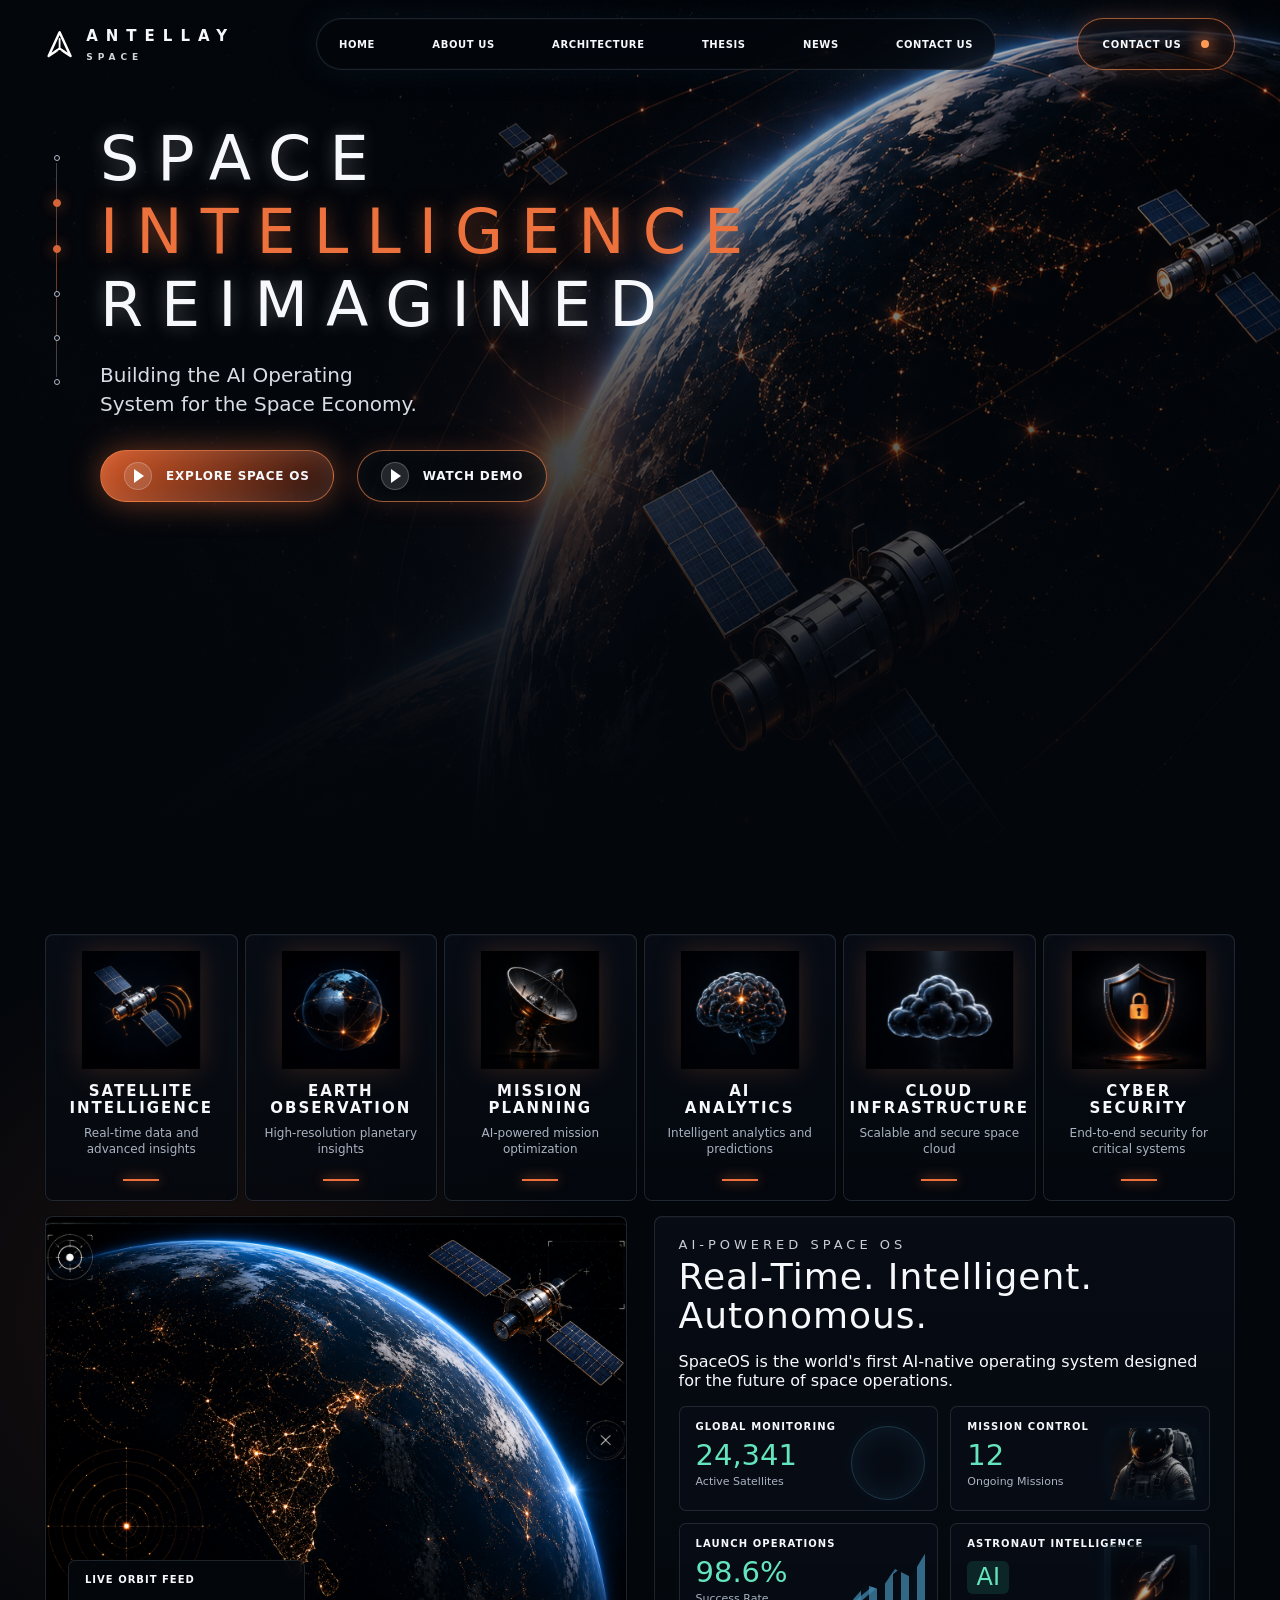
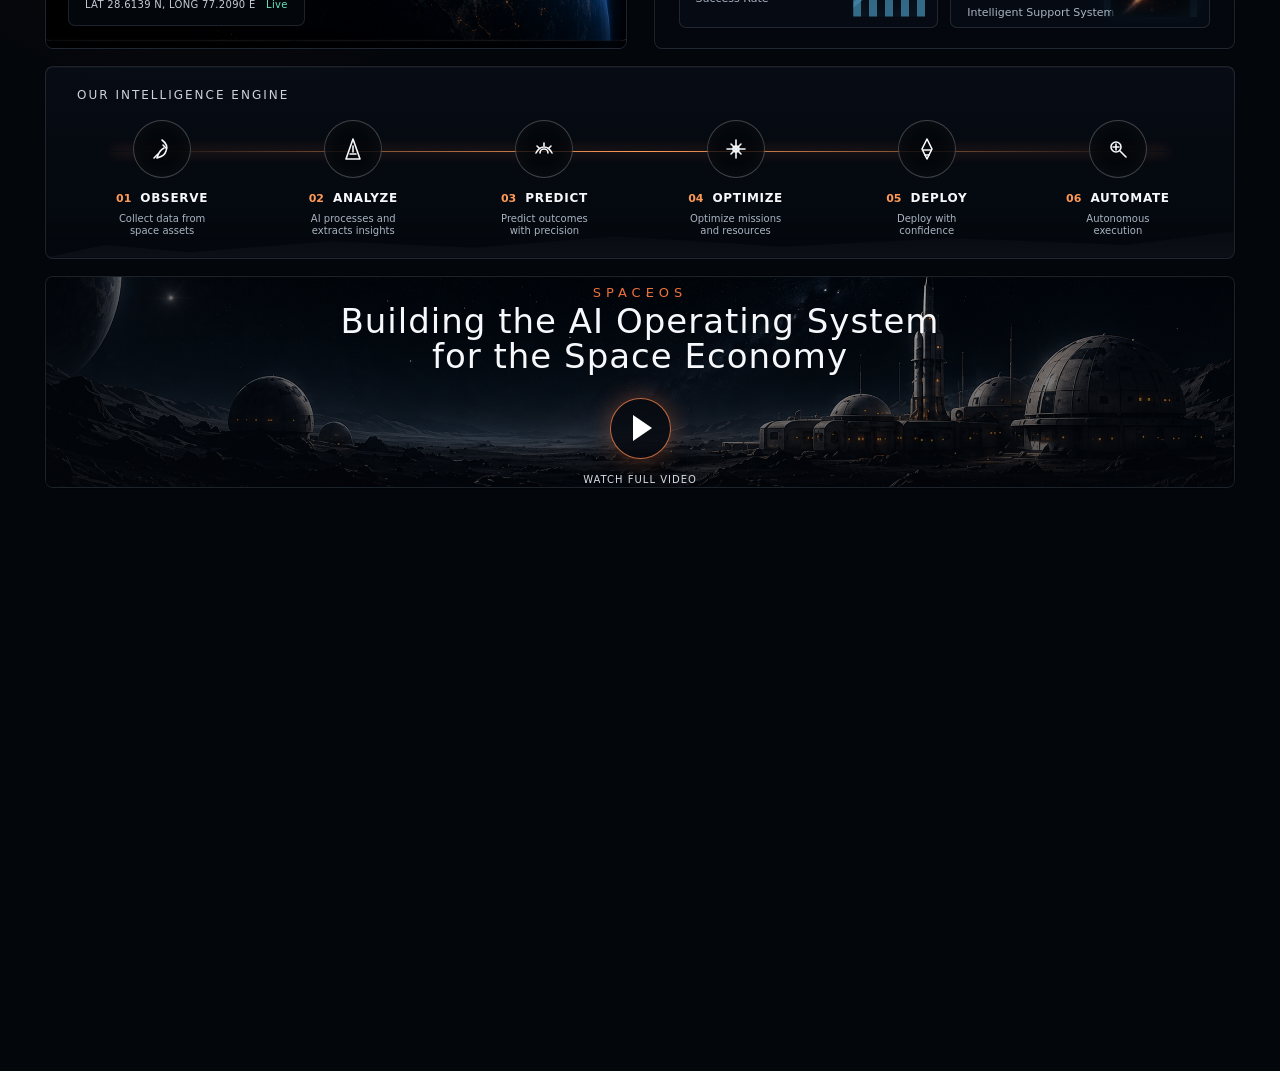
==== index.html @ 9da260a7 "Add about, architecture, contact, and news pages; update content and styles" ====
<!DOCTYPE html>
<html lang="en">
<head>
  <meta charset="UTF-8">
  <meta name="viewport" content="width=device-width, initial-scale=1.0">
  <title>Antellay Space</title>
  <link rel="preload" as="image" href="assets/images/ChatGPT Image Aug 6, 2026, 01_37_51 PM.png">
  <link rel="stylesheet" href="css/style.css">
  
</head>
<body>
  <header class="site-header">
    <a class="brand" href="#">
      <svg class="mark" viewBox="0 0 48 48" aria-hidden="true">
        <path d="M24 4 6 43l18-12 18 12L24 4Z" fill="none" stroke="#fff" stroke-width="4" stroke-linejoin="round"/>
        <path d="M24 15v16M17 35l7-4 7 4" stroke="#fff" stroke-width="3" stroke-linecap="round"/>
      </svg>
      <span><span class="brand-name">ANTELLAY</span><span class="brand-sub">SPACE</span></span>
    </a>
    <nav class="nav" aria-label="Primary">
      <a href="#hero">Home</a>
      <a href="about.html">About Us</a>
      <a href="architecture.html">Architecture</a>
      <a href="#engine">Thesis</a>
      <a href="news.html">News</a>
      <a href="contact.html">Contact Us</a>
    </nav>
    <a class="contact" href="contact.html">Contact Us</a>
    <button class="menu-toggle" type="button" aria-label="Toggle navigation" aria-expanded="false">
      <span></span><span></span><span></span>
    </button>
  </header>

  <!-- Mobile Menu -->
  <div class="mobile-menu" id="mobile-menu">
    <a href="#hero">Home</a>
    <a href="about.html">About Us</a>
    <a href="architecture.html">Architecture</a>
    <a href="#engine">Thesis</a>
    <a href="news.html">News</a>
    <a href="contact.html">Contact Us</a>
  </div>

  <main>
    <section class="hero page" id="hero">
      <div class="hero-bg"></div>
      <div class="orbit-dots" aria-hidden="true">
        <i></i><i></i><i></i><i></i><i></i><i></i>
      </div>
      <div class="hero-copy">
        <h1>Space <span>Intelligence</span> Reimagined</h1>
        <p>Building the AI Operating System for the Space Economy.</p>
        <div class="hero-actions">
          <button class="cta"><span class="play"></span>Explore Space OS</button>
          <button class="cta ghost"><span class="play"></span>Watch Demo</button>
        </div>
      </div>
    </section>

    <section class="feature-grid page" id="capabilities" aria-label="Capabilities">
      <article class="tile">
        <img src="assets/images/ChatGPT Image Aug 6, 2026, 02_57_06 PM.png" alt="">
        <h3>Satellite<br>Intelligence</h3>
        <p>Real-time data and advanced insights</p>
      </article>
      <article class="tile">
        <img src="assets/images/ChatGPT Image Aug 6, 2026, 02_59_14 PM.png" alt="">
        <h3>Earth<br>Observation</h3>
        <p>High-resolution planetary insights</p>
      </article>
      <article class="tile">
        <img src="assets/images/ChatGPT Image Aug 6, 2026, 03_01_01 PM.png" alt="">
        <h3>Mission<br>Planning</h3>
        <p>AI-powered mission optimization</p>
      </article>
      <article class="tile">
        <img src="assets/images/ChatGPT Image Aug 6, 2026, 03_03_23 PM.png" alt="">
        <h3>AI<br>Analytics</h3>
        <p>Intelligent analytics and predictions</p>
      </article>
      <article class="tile">
        <img src="assets/images/ChatGPT Image Aug 6, 2026, 03_04_44 PM.png" alt="">
        <h3>Cloud<br>Infrastructure</h3>
        <p>Scalable and secure space cloud</p>
      </article>
      <article class="tile">
        <img src="assets/images/ChatGPT Image Aug 6, 2026, 03_07_25 PM.png" alt="">
        <h3>Cyber<br>Security</h3>
        <p>End-to-end security for critical systems</p>
      </article>
    </section>

    <section class="dashboard page" id="spaceos">
      <article class="panel earth-panel">
        <img src="assets/images/ChatGPT Image Aug 6, 2026, 03_15_05 PM.png" alt="Earth orbit monitoring interface">
        <div class="live-feed">
          <strong>Live Orbit Feed</strong>
          <small>LAT 28.6139 N, LONG 77.2090 E <em>Live</em></small>
        </div>
      </article>
      <article class="panel copy-panel">
        <div>
          <div class="eyebrow">AI-Powered Space OS</div>
          <h2>Real-Time. Intelligent. Autonomous.</h2>
          <p>SpaceOS is the world's first AI-native operating system designed for the future of space operations.</p>
        </div>
        <div class="metric-grid">
          <div class="metric"><b>Global Monitoring</b><strong>24,341</strong><small>Active Satellites</small></div>
          <div class="metric"><b>Mission Control</b><strong>12</strong><small>Ongoing Missions</small></div>
          <div class="metric"><b>Launch Operations</b><strong>98.6%</strong><small>Success Rate</small></div>
          <div class="metric"><b>Astronaut Intelligence</b><span class="ai">AI</span><br><small>Intelligent Support System</small></div>
        </div>
      </article>
    </section>

    <section class="engine page" id="engine">
      <div class="section-label">Our Intelligence Engine</div>
      <div class="engine-steps">
        <div class="step"><span class="icon"><svg class="svg"><path d="M12 3c4 3 6 7 4 11-1 4-5 6-9 7 1-4 3-8 7-10"/><path d="M8 17 4 21M13 8l3 3"/></svg></span><b>01</b><strong>Observe</strong><p>Collect data from space assets</p></div>
        <div class="step"><span class="icon"><svg class="svg"><path d="M12 2 5 22h14L12 2Z"/><path d="M12 9v6M9 17h6"/></svg></span><b>02</b><strong>Analyze</strong><p>AI processes and extracts insights</p></div>
        <div class="step"><span class="icon"><svg class="svg"><path d="M4 16c4-8 12-8 16 0"/><path d="M8 16a4 4 0 0 1 8 0"/><path d="M12 6v3M5 9l2 2M19 9l-2 2"/></svg></span><b>03</b><strong>Predict</strong><p>Predict outcomes with precision</p></div>
        <div class="step"><span class="icon"><svg class="svg"><path d="M12 3v18M3 12h18"/><path d="m7 7 10 10M17 7 7 17"/><circle cx="12" cy="12" r="3"/></svg></span><b>04</b><strong>Optimize</strong><p>Optimize missions and resources</p></div>
        <div class="step"><span class="icon"><svg class="svg"><path d="M12 2 7 12l5 10 5-10-5-10Z"/><path d="M8 13h8M10 18h4"/></svg></span><b>05</b><strong>Deploy</strong><p>Deploy with confidence</p></div>
        <div class="step"><span class="icon"><svg class="svg"><circle cx="10" cy="10" r="5"/><path d="m14 14 6 6M7 10h6M10 7v6"/></svg></span><b>06</b><strong>Automate</strong><p>Autonomous execution</p></div>
      </div>
    </section>

    <section class="video-band page" id="video">
      <img src="assets/images/ChatGPT Image Aug 6, 2026, 03_11_49 PM.png" alt="Moon base">
      <div class="video-copy">
        <div class="eyebrow">SpaceOS</div>
        <h2>Building the AI Operating System for the Space Economy</h2>
        <button class="big-play" type="button" aria-label="Play SpaceOS video"></button>
        <button class="watch" type="button">Watch Full Video</button>
      </div>
    </section>

    <div class="video-modal" id="space-video-modal" role="dialog" aria-modal="true" aria-label="SpaceOS video" aria-hidden="true">
      <div class="video-frame">
        <button class="close-video" type="button" aria-label="Close video"></button>
        <video id="space-video" controls preload="metadata" poster="assets/images/ChatGPT Image Aug 6, 2026, 03_11_49 PM.png">
          <source src="assets/videos/make_video.mp4" type="video/mp4">
          Your browser does not support the video tag.
        </video>
      </div>
    </div>

    <section class="stat-strip page" aria-label="Statistics">
      <div class="stat-card"><span class="stat-icon"><svg class="svg"><path d="M12 2c4 3 6 7 4 11-1 4-5 6-9 7 1-4 3-8 7-10"/><path d="m7 17-3 3M12 8l4 4"/></svg></span><span class="stat-text"><strong>120+</strong><span>Space Missions<br>Supported</span></span></div>
      <div class="stat-card"><span class="stat-icon"><svg class="svg"><circle cx="12" cy="12" r="9"/><path d="M3 12h18M12 3c3 3 3 15 0 18M12 3c-3 3-3 15 0 18"/></svg></span><span class="stat-text"><strong>18</strong><span>Countries<br>Served</span></span></div>
      <div class="stat-card"><span class="stat-icon"><svg class="svg"><path d="M9 4a4 4 0 0 0-3 7 4 4 0 0 0 2 7"/><path d="M15 4a4 4 0 0 1 3 7 4 4 0 0 1-2 7"/><path d="M12 4v16M8 12h8"/></svg></span><span class="stat-text"><strong>50+</strong><span>AI Models<br>Deployed</span></span></div>
      <div class="stat-card"><span class="stat-icon"><svg class="svg"><path d="M12 3 4 7v6c0 5 3 8 8 9 5-1 8-4 8-9V7l-8-4Z"/><path d="m8 12 3 3 5-6"/></svg></span><span class="stat-text"><strong>99.98%</strong><span>System<br>Reliability</span></span></div>
    </section>

    <section class="why page" id="why">
      <div class="why-orbit">
        <video autoplay muted playsinline src="assets/videos/Video Project 2.mp4" preload="auto"></video>
        <video class="alt" muted playsinline src="assets/videos/Video Project 2.mp4" preload="auto"></video>
      </div>
      <div class="why-copy">
        <h2>Why Antellay Space?</h2>
        <p>We combine advanced AI, space-grade infrastructure, and deep domain expertise to deliver mission-critical solutions.</p>
        <button class="learn">Learn More &nbsp; -></button>
      </div>
      <div class="why-grid">
        <article class="why-card"><span class="why-icon"><svg class="svg"><path d="M12 3v18M5 8l7-5 7 5M5 16l7 5 7-5"/></svg></span><h3>AI First</h3><p>Intelligence at the core</p></article>
        <article class="why-card"><span class="why-icon"><svg class="svg"><path d="M4 12h16M12 4v16"/><circle cx="12" cy="12" r="7"/></svg></span><h3>Satellite Intelligence</h3><p>Real-time space insights</p></article>
        <article class="why-card"><span class="why-icon"><svg class="svg"><path d="M12 3 5 6v6c0 5 3 8 7 9 4-1 7-4 7-9V6l-7-3Z"/><path d="M9 12h6"/></svg></span><h3>Enterprise Security</h3><p>Military-grade protection</p></article>
        <article class="why-card"><span class="why-icon"><svg class="svg"><circle cx="12" cy="12" r="8"/><path d="M4 12h16M12 4c2 3 2 13 0 16"/></svg></span><h3>Global Infrastructure</h3><p>Built for scale and reliability</p></article>
        <article class="why-card"><span class="why-icon"><svg class="svg"><path d="M12 2 7 13h5l-2 9 7-12h-5l2-8Z"/></svg></span><h3>Military Grade Architecture</h3><p>Mission critical by design</p></article>
        <article class="why-card"><span class="why-icon"><svg class="svg"><path d="M6 16a4 4 0 0 1 1-8 5 5 0 0 1 10 1 3 3 0 0 1 1 7H6Z"/></svg></span><h3>Scalable Cloud</h3><p>Elastic, secure and resilient</p></article>
      </div>
    </section>
  </main>

  <footer class="page" id="contact">
    <div class="footer-brand">
      <a class="brand" href="#">
        <svg class="mark" viewBox="0 0 48 48" aria-hidden="true"><path d="M24 4 6 43l18-12 18 12L24 4Z" fill="none" stroke="#fff" stroke-width="4" stroke-linejoin="round"/><path d="M24 15v16M17 35l7-4 7 4" stroke="#fff" stroke-width="3" stroke-linecap="round"/></svg>
        <span><span class="brand-name">ANTELLAY</span><span class="brand-sub">SPACE</span></span>
      </a>
      <p>Building the AI Operating System for the Space Economy.</p>
      <div class="socials"><a href="#" aria-label="X">x</a><a href="#" aria-label="LinkedIn">in</a><a href="#" aria-label="YouTube">yt</a><a href="#" aria-label="Instagram">@</a></div>
    </div>
    <div class="footer-links">
      <div><h4>Products</h4><a href="#spaceos">SpaceOS</a><a href="#spaceos">Mission AI</a><a href="#spaceos">GeoAI</a><a href="#spaceos">Data Cloud</a><a href="#spaceos">Orbital Network</a></div>
      <div><h4>Solutions</h4><a href="#capabilities">Satellite Intelligence</a><a href="#capabilities">Earth Observation</a><a href="#capabilities">Mission Planning</a><a href="#capabilities">AI Analytics</a><a href="#capabilities">Cyber Security</a></div>
      <div><h4>Resources</h4><a href="#engine">Documentation</a><a href="#engine">Case Studies</a><a href="#engine">Whitepapers</a><a href="#engine">Blog</a><a href="#contact">Support</a></div>
      <div><h4>Company</h4><a href="#why">About Us</a><a href="#contact">Careers</a><a href="#contact">Press</a><a href="#contact">Partners</a><a href="#contact">Contact</a></div>
      <div><h4>Legal</h4><a href="#contact">Privacy Policy</a><a href="#contact">Terms of Service</a><a href="#contact">Security</a><a href="#contact">Compliance</a></div>
    </div>
    <div class="copyright">&copy; 2025 ANTELLAY SPACE. All Rights Reserved.</div>
  </footer>
  <script src="js/main.js"></script>
</body>
</html>
---- css/style.css ----
:root {
      --bg: #03060b;
      --panel: rgba(5, 10, 18, .72);
      --panel2: rgba(10, 16, 26, .84);
      --line: rgba(154, 179, 202, .17);
      --line2: rgba(255, 130, 67, .34);
      --text: #f6f8fb;
      --muted: #aab3c1;
      --dim: #687384;
      --orange: #ed713d;
      --orange2: #ff9a57;
      --green: #64e5bd;
      --blue: #83cdfb;
      --radius: 8px;
      --max: 1190px;
      font-family: Inter, ui-sans-serif, system-ui, -apple-system, BlinkMacSystemFont, "Segoe UI", sans-serif;
    }

    * { box-sizing: border-box; }

    html {
      background: var(--bg);
      scroll-behavior: smooth;
      overflow-x: hidden;
      overflow-x: clip;
    }

    body {
      margin: 0;
      min-height: 100vh;
      color: var(--text);
      background:
        radial-gradient(circle at 78% 8%, rgba(68, 140, 202, .22), transparent 31rem),
        radial-gradient(circle at 16% 50%, rgba(232, 108, 53, .10), transparent 24rem),
        #03060b;
      overflow-x: hidden;
      overflow-x: clip;
    }

    a { color: inherit; text-decoration: none; }
    button {
      font: inherit;
      color: inherit;
      background: none;
      border: 0;
      padding: 0;
      cursor: pointer;
    }

    button:focus-visible, a:focus-visible {
      outline: 2px solid var(--orange2);
      outline-offset: 3px;
    }

    .page {
      position: relative;
      z-index: 1;
      width: min(var(--max), calc(100% - 48px));
      margin: 0 auto;
    }

    .site-header {
      position: absolute;
      top: 18px;
      left: 50%;
      transform: translateX(-50%);
      width: min(var(--max), calc(100% - 48px));
      z-index: 10;
      display: grid;
      grid-template-columns: 190px 1fr 158px;
      align-items: center;
      gap: 20px;
    }

    .brand {
      display: flex;
      align-items: center;
      gap: 12px;
      min-width: 0;
    }

    .mark {
      width: 39px;
      height: 39px;
      display: grid;
      place-items: center;
    }

    .brand-name {
      font-size: 15px;
      font-weight: 700;
      letter-spacing: 8px;
      line-height: 1;
    }

    .brand-sub {
      display: block;
      margin-top: 7px;
      color: #cfd6de;
      font-size: 9px;
      font-weight: 700;
      letter-spacing: 5px;
    }

    .nav {
      justify-self: center;
      width: min(680px, 100%);
      height: 52px;
      padding: 0 14px;
      border: 1px solid var(--line);
      border-radius: 999px;
      background: rgba(4, 7, 13, .72);
      box-shadow: inset 0 0 0 1px rgba(255,255,255,.02), 0 0 36px rgba(38, 118, 180, .1);
      backdrop-filter: blur(18px);
      display: flex;
      align-items: center;
      justify-content: space-between;
      text-transform: uppercase;
      font-size: 10px;
      font-weight: 800;
      letter-spacing: .6px;
    }

    .nav a {
      display: inline-flex;
      align-items: center;
      padding: 6px 8px;
      white-space: nowrap;
    }

    .nav a:hover {
      color: var(--orange2);
    }

    .contact {
      height: 52px;
      border: 1px solid rgba(255, 137, 77, .62);
      border-radius: 999px;
      background: rgba(8, 7, 9, .66);
      box-shadow: inset 0 0 22px rgba(239, 113, 61, .15), 0 0 24px rgba(239, 113, 61, .22);
      text-transform: uppercase;
      font-size: 10px;
      font-weight: 800;
      letter-spacing: .8px;
      display: inline-flex;
      align-items: center;
      justify-content: center;
      gap: 20px;
      padding: 0 24px;
      transition: transform .25s ease, box-shadow .25s ease, border-color .25s ease;
    }

    .contact:after {
      content: "";
      width: 8px;
      height: 8px;
      border-radius: 50%;
      background: var(--orange2);
      box-shadow: 0 0 16px 6px rgba(255, 128, 67, .5);
    }

    .menu-toggle {
      display: none;
      width: 52px;
      height: 52px;
      border: 1px solid var(--line);
      border-radius: 999px;
      background: rgba(4, 7, 13, .72);
      cursor: pointer;
      flex-direction: column;
      align-items: center;
      justify-content: center;
      gap: 6px;
    }

    .menu-toggle span {
      display: block;
      width: 20px;
      height: 2px;
      background: #fff;
      border-radius: 2px;
      transition: transform .3s ease, opacity .3s ease, background .3s ease;
    }

    .menu-toggle[aria-expanded="true"] span:nth-child(1) { transform: translateY(8px) rotate(45deg); background: var(--orange2); }
    .menu-toggle[aria-expanded="true"] span:nth-child(2) { opacity: 0; }
    .menu-toggle[aria-expanded="true"] span:nth-child(3) { transform: translateY(-8px) rotate(-45deg); background: var(--orange2); }

    .mobile-menu {
      display: none;
      position: fixed;
      top: 92px;
      left: 50%;
      transform: translateX(-50%);
      width: calc(100% - 44px);
      background: rgba(6, 8, 13, .96);
      border: 1px solid var(--line);
      border-radius: 12px;
      padding: 16px 20px;
      flex-direction: column;
      gap: 4px;
      z-index: 14;
      backdrop-filter: blur(18px);
    }

    .mobile-menu a {
      padding: 12px 14px;
      border-radius: 8px;
      font-size: 11px;
      font-weight: 700;
      text-transform: uppercase;
      letter-spacing: 1.5px;
      color: #fff;
      transition: background .25s ease, color .25s ease;
    }

    .mobile-menu a:hover, .mobile-menu a.active {
      background: rgba(255, 137, 77, .12);
      color: var(--orange2);
    }

    .hero {
      min-height: 100vh;
      padding-top: 122px;
      position: relative;
    }

    .hero-bg {
      position: absolute;
      inset: 0 calc(50% - 50vw - 90px);
      background:
        linear-gradient(90deg, rgba(3,6,11,.98) 0%, rgba(3,6,11,.85) 28%, rgba(3,6,11,.18) 55%, rgba(3,6,11,.3) 100%),
        linear-gradient(180deg, rgba(3,6,11,.03), #03060b 96%),
        url("../assets/images/ChatGPT Image Aug 6, 2026, 01_37_51 PM.png") center top / 100% 100% no-repeat;
      z-index: -2;
      transform: translate3d(0, 0, 0);
      will-change: transform;
      animation: heroFloat 9s ease-in-out infinite alternate;
    }

    .hero-bg:after {
      content: "";
      position: absolute;
      inset: auto 0 0;
      height: 130px;
      background: linear-gradient(transparent, #03060b);
    }

    .orbit-dots {
      position: absolute;
      left: 6px;
      top: 155px;
      width: 11px;
      height: 230px;
      display: flex;
      flex-direction: column;
      align-items: center;
      justify-content: space-between;
      opacity: .9;
    }

    .orbit-dots:before {
      content: "";
      position: absolute;
      top: 8px;
      bottom: 8px;
      width: 1px;
      background: linear-gradient(#73808e, var(--orange), #73808e);
      opacity: .55;
    }

    .orbit-dots i {
      position: relative;
      width: 6px;
      height: 6px;
      border: 1px solid #c7d2de;
      border-radius: 50%;
      background: #03060b;
    }

    .orbit-dots i:nth-child(2), .orbit-dots i:nth-child(3) {
      width: 8px;
      height: 8px;
      border-color: var(--orange);
      background: var(--orange);
      box-shadow: 0 0 15px rgba(255, 111, 58, .8);
      animation: pulseDot 1.9s ease-in-out infinite;
    }

    .hero-copy {
      width: min(560px, 64vw);
      padding-left: 55px;
    }

    h1 {
      margin: 0;
      font-weight: 400;
      font-size: clamp(42px, 5.1vw, 62px);
      line-height: 1.18;
      letter-spacing: 18px;
      text-transform: uppercase;
      text-shadow: 0 0 18px rgba(255,255,255,.28);
    }

    h1 span {
      display: block;
      color: var(--orange);
      text-shadow: 0 0 20px rgba(241, 113, 58, .55);
    }

    .hero-copy p {
      width: 320px;
      margin: 20px 0 31px;
      color: #d8dde5;
      font-size: 20px;
      line-height: 1.45;
      font-weight: 300;
    }

    .hero-actions {
      display: flex;
      gap: 23px;
      align-items: center;
    }

    .cta {
      min-width: 210px;
      height: 52px;
      padding: 0 23px;
      border: 1px solid rgba(255, 141, 79, .62);
      border-radius: 999px;
      background: linear-gradient(135deg, rgba(231, 96, 42, .92), rgba(74, 30, 19, .5));
      box-shadow: inset 0 0 23px rgba(255,255,255,.11), 0 0 32px rgba(239, 112, 57, .45);
      display: inline-flex;
      align-items: center;
      justify-content: center;
      gap: 14px;
      text-transform: uppercase;
      font-size: 12px;
      font-weight: 800;
      letter-spacing: .8px;
      cursor: pointer;
      transition: transform .25s ease, box-shadow .25s ease, border-color .25s ease;
    }

    .cta:hover, .contact:hover, .learn:hover {
      transform: translateY(-2px);
      border-color: rgba(255, 168, 105, .86);
      box-shadow: inset 0 0 24px rgba(255,255,255,.12), 0 0 34px rgba(239, 112, 57, .55);
    }

    .cta.ghost {
      min-width: 174px;
      background: rgba(7, 10, 16, .62);
      box-shadow: inset 0 0 20px rgba(255,255,255,.04), 0 0 24px rgba(255, 112, 58, .18);
    }

    .play {
      width: 28px;
      height: 28px;
      border-radius: 50%;
      display: grid;
      place-items: center;
      background: rgba(255,255,255,.12);
      border: 1px solid rgba(255,255,255,.22);
      flex: 0 0 auto;
    }

    .play:before {
      content: "";
      margin-left: 2px;
      width: 0;
      height: 0;
      border-top: 7px solid transparent;
      border-bottom: 7px solid transparent;
      border-left: 10px solid white;
    }

    .play, .big-play {
      animation: playGlow 2.5s ease-in-out infinite;
    }

    .feature-grid {
      display: grid;
      grid-template-columns: repeat(6, 1fr);
      gap: 7px;
      margin-top: 34px;
    }

    .tile, .panel, .stat-card, .why-card, .engine, .video-band, .stat-strip {
      border: 1px solid var(--line);
      border-radius: var(--radius);
      background: linear-gradient(180deg, rgba(10,16,26,.67), rgba(4,8,14,.86));
      box-shadow: inset 0 1px 0 rgba(255,255,255,.03), 0 0 0 1px rgba(0,0,0,.28);
    }

    .tile, .panel, .engine, .video-band, .stat-card, .why-copy, .why-card, footer {
      --reveal-y: 0px;
      --hover-y: 0px;
      transform: translateY(calc(var(--reveal-y) + var(--hover-y)));
    }

    .tile {
      min-height: 188px;
      padding: 16px 12px 19px;
      display: flex;
      flex-direction: column;
      align-items: center;
      justify-content: flex-start;
      text-align: center;
      overflow: hidden;
      position: relative;
      transition: transform .28s ease, border-color .28s ease, background .28s ease, box-shadow .28s ease;
    }

    .tile:hover, .metric:hover, .stat-card:hover, .why-card:hover {
      --hover-y: -6px;
      border-color: rgba(255, 138, 78, .52);
      background: linear-gradient(180deg, rgba(16,25,39,.82), rgba(6,10,17,.94));
      box-shadow: inset 0 1px 0 rgba(255,255,255,.05), 0 16px 38px rgba(0,0,0,.32), 0 0 22px rgba(239,113,61,.12);
    }

    .tile img {
      width: 100%;
      height: 118px;
      object-fit: contain;
      margin-bottom: 14px;
      filter: drop-shadow(0 0 14px rgba(255, 126, 64, .18));
      transition: transform .35s ease, filter .35s ease;
      will-change: transform, translate;
      animation: assetFloat 5.8s ease-in-out infinite;
    }

    .tile:hover img {
      transform: scale(1.04);
      filter: drop-shadow(0 0 20px rgba(255, 126, 64, .34));
    }

    .tile h3 {
      margin: 0 0 8px;
      text-transform: uppercase;
      font-size: 15px;
      line-height: 1.16;
      letter-spacing: 2px;
      font-weight: 600;
    }

    .tile p {
      margin: 0;
      min-height: 36px;
      color: var(--muted);
      font-size: 12px;
      line-height: 1.33;
    }

    .tile:after {
      content: "";
      width: 36px;
      height: 2px;
      margin-top: 17px;
      background: var(--orange);
      box-shadow: 0 0 12px var(--orange);
    }

    .dashboard {
      display: grid;
      grid-template-columns: 1fr 1fr;
      gap: 27px;
      margin-top: 15px;
      align-items: stretch;
    }

    .earth-panel {
      min-height: 350px;
      position: relative;
      overflow: hidden;
    }

    .earth-panel img {
      width: 100%;
      height: 100%;
      min-height: 350px;
      object-fit: cover;
      display: block;
      animation: slowZoom 18s ease-in-out infinite alternate;
    }

    .live-feed {
      position: absolute;
      left: 22px;
      bottom: 22px;
      padding: 13px 16px;
      min-width: 190px;
      border: 1px solid var(--line);
      border-radius: 7px;
      background: rgba(4, 8, 13, .78);
      backdrop-filter: blur(10px);
    }

    .live-feed strong {
      display: block;
      margin-bottom: 8px;
      font-size: 10px;
      text-transform: uppercase;
      letter-spacing: 1px;
    }

    .live-feed small {
      color: #c4ccd6;
      font-size: 10px;
      letter-spacing: .3px;
    }

    .live-feed em {
      color: var(--green);
      font-style: normal;
      margin-left: 7px;
    }

    .copy-panel {
      padding: 20px 24px;
      display: flex;
      flex-direction: column;
      justify-content: space-between;
    }

    .eyebrow {
      color: #c9ced8;
      text-transform: uppercase;
      letter-spacing: 4px;
      font-size: 13px;
      font-weight: 500;
    }

    h2 {
      margin: 6px 0 6px;
      font-size: clamp(28px, 3.2vw, 36px);
      line-height: 1.08;
      font-weight: 300;
      letter-spacing: 1px;
    }

    .copy-panel > p {
      margin: 0 0 20px;
      color: var(--muted);
      font-size: 14px;
      line-height: 1.45;
    }

    .metric-grid {
      display: grid;
      grid-template-columns: repeat(2, 1fr);
      gap: 12px;
    }

    .metric {
      --hover-y: 0px;
      height: 105px;
      border: 1px solid var(--line);
      border-radius: 7px;
      background: rgba(8, 13, 22, .8);
      padding: 14px 16px;
      position: relative;
      overflow: hidden;
      transform: translateY(var(--hover-y));
      transition: transform .28s ease, border-color .28s ease, background .28s ease, box-shadow .28s ease;
    }

    .metric:after {
      content: "";
      position: absolute;
      right: 12px;
      bottom: 10px;
      width: 72px;
      height: 72px;
      border-radius: 50%;
      border: 1px solid rgba(105, 210, 255, .35);
      box-shadow: inset 0 0 30px rgba(84, 203, 255, .15), 0 0 20px rgba(84, 203, 255, .08);
      opacity: .65;
      animation: scanPulse 3s ease-in-out infinite;
    }

    .metric:nth-child(2):after {
      border-radius: 0;
      width: 88px;
      background: url("../assets/images/ChatGPT Image Aug 6, 2026, 03_10_05 PM.png") center 61% / 104px auto no-repeat;
      border: 0;
    }

    .metric:nth-child(3):after {
      border-radius: 0;
      border: 0;
      background:
        linear-gradient(140deg, transparent 43%, rgba(99,203,255,.75) 44% 47%, transparent 48%),
        repeating-linear-gradient(90deg, rgba(99,203,255,.75) 0 8px, transparent 8px 16px);
      clip-path: polygon(0 76%, 18% 56%, 38% 63%, 58% 34%, 80% 45%, 100% 12%, 100% 100%, 0 100%);
    }

    .metric:nth-child(4):after {
      border-radius: 0;
      width: 93px;
      background: url("../assets/images/ChatGPT Image Aug 6, 2026, 03_08_32 PM.png") center / contain no-repeat;
      border: 0;
    }

    .metric b {
      display: block;
      margin-bottom: 9px;
      text-transform: uppercase;
      font-size: 10px;
      letter-spacing: 1.1px;
    }

    .metric strong {
      display: block;
      color: var(--green);
      font-size: 29px;
      font-weight: 300;
      line-height: 1;
    }

    .metric small {
      color: var(--muted);
      font-size: 11px;
    }

    .metric .ai {
      display: inline-grid;
      place-items: center;
      margin: 3px 0 7px;
      width: 42px;
      height: 33px;
      color: var(--green);
      border-radius: 6px;
      background: rgba(56, 222, 179, .12);
      font-size: 24px;
      font-weight: 500;
    }

    .engine {
      margin-top: 17px;
      padding: 21px 31px 20px;
      overflow: hidden;
      position: relative;
    }

    .engine:after {
      content: "";
      position: absolute;
      left: 0;
      right: 0;
      bottom: 0;
      height: 45px;
      background: linear-gradient(transparent, rgba(117, 118, 126, .12));
      clip-path: polygon(0 100%, 5% 72%, 12% 88%, 24% 64%, 36% 78%, 48% 53%, 62% 76%, 76% 57%, 91% 72%, 100% 42%, 100% 100%);
      opacity: .65;
    }

    .section-label {
      margin-bottom: 18px;
      color: #ccd3dc;
      text-transform: uppercase;
      font-size: 12px;
      letter-spacing: 2px;
    }

    .engine-steps {
      position: relative;
      z-index: 1;
      display: grid;
      grid-template-columns: repeat(6, 1fr);
      gap: 21px;
    }

    .engine-steps:before {
      content: "";
      position: absolute;
      top: 31px;
      left: 36px;
      right: 36px;
      height: 1px;
      background: linear-gradient(90deg, transparent, var(--orange2), transparent);
      box-shadow: 0 0 12px var(--orange);
      z-index: -1;
      animation: engineLine 2.8s ease-in-out infinite;
    }

    .step {
      text-align: center;
    }

    .step .icon {
      width: 58px;
      height: 58px;
      margin: 0 auto 9px;
      border-radius: 50%;
      border: 1px solid rgba(255,255,255,.24);
      background: rgba(3,6,10,.78);
      display: grid;
      place-items: center;
      box-shadow: inset 0 0 20px rgba(255,255,255,.04);
      transition: transform .25s ease, border-color .25s ease, box-shadow .25s ease;
    }

    .step:hover .icon {
      transform: translateY(-5px) rotate(6deg);
      border-color: rgba(255, 142, 82, .7);
      box-shadow: inset 0 0 22px rgba(255,255,255,.05), 0 0 22px rgba(239, 113, 61, .22);
    }

    .step b {
      color: var(--orange2);
      margin-right: 9px;
      font-size: 11px;
    }

    .step strong {
      text-transform: uppercase;
      font-size: 12px;
      font-weight: 600;
      letter-spacing: .7px;
    }

    .step p {
      margin: 7px auto 0;
      max-width: 105px;
      color: var(--muted);
      font-size: 10px;
      line-height: 1.25;
    }

    .video-band {
      position: relative;
      min-height: 210px;
      margin-top: 17px;
      overflow: hidden;
      display: grid;
      place-items: center;
      text-align: center;
      background: #03060b;
    }

    .video-band img {
      position: absolute;
      inset: 0;
      width: 100%;
      height: 100%;
      object-fit: cover;
      opacity: .86;
      animation: baseDrift 14s ease-in-out infinite alternate;
    }

    .video-band:after {
      content: "";
      position: absolute;
      inset: 0;
      background: linear-gradient(90deg, rgba(3,6,11,.62), transparent 38%, rgba(3,6,11,.22)), linear-gradient(180deg, rgba(3,6,11,.08), rgba(3,6,11,.58));
    }

    .video-copy {
      position: relative;
      z-index: 1;
      margin-top: 8px;
    }

    .video-copy .eyebrow {
      color: var(--orange);
      font-size: 13px;
      letter-spacing: 5px;
    }

    .video-copy h2 {
      max-width: 630px;
      margin: 4px auto 23px;
      font-size: 34px;
      line-height: 1.05;
    }

    .big-play {
      width: 61px;
      height: 61px;
      border-radius: 50%;
      border: 1px solid rgba(255, 136, 75, .75);
      background: rgba(7, 9, 15, .8);
      padding: 0;
      margin: 0 auto 9px;
      display: grid;
      place-items: center;
      box-shadow: 0 0 23px rgba(239, 112, 57, .35);
      cursor: pointer;
      transition: transform .25s ease, box-shadow .25s ease;
    }

    .big-play:hover {
      transform: scale(1.08);
      box-shadow: 0 0 34px rgba(239, 112, 57, .58);
    }

    .watch:hover {
      color: #fff;
      text-shadow: 0 0 12px rgba(255, 136, 75, .6);
    }

    .big-play:before {
      content: "";
      margin-left: 4px;
      border-top: 13px solid transparent;
      border-bottom: 13px solid transparent;
      border-left: 19px solid white;
    }

    .watch {
      color: #d6dce4;
      font-size: 10px;
      text-transform: uppercase;
      letter-spacing: 1px;
      cursor: pointer;
      border: 0;
      background: transparent;
      padding: 0;
    }

    .video-modal {
      position: fixed;
      inset: 0;
      z-index: 100;
      display: none;
      align-items: center;
      justify-content: center;
      padding: 24px;
      background: rgba(0, 0, 0, .82);
      backdrop-filter: blur(14px);
      overflow: auto;
    }

    .video-modal.is-open {
      display: flex;
    }

    .video-frame {
      width: min(980px, 100%);
      border: 1px solid rgba(255, 138, 78, .45);
      border-radius: 8px;
      background: #02050a;
      box-shadow: 0 0 50px rgba(239, 113, 61, .24);
      position: relative;
      overflow: hidden;
    }

    .video-frame video {
      width: 100%;
      display: block;
      aspect-ratio: 16 / 9;
      max-height: 76vh;
      object-fit: contain;
      background: #02050a;
      margin: 0 auto;
    }

    .close-video {
      position: absolute;
      right: 12px;
      top: 12px;
      z-index: 2;
      width: 38px;
      height: 38px;
      border: 1px solid rgba(255,255,255,.25);
      border-radius: 50%;
      background: rgba(3,6,11,.75);
      cursor: pointer;
    }

    .close-video:before,
    .close-video:after {
      content: "";
      position: absolute;
      left: 11px;
      top: 18px;
      width: 16px;
      height: 1px;
      background: #fff;
    }

    .close-video:before { transform: rotate(45deg); }
    .close-video:after { transform: rotate(-45deg); }

    .stat-strip {
      display: grid;
      grid-template-columns: repeat(4, 1fr);
      gap: 7px;
      margin-top: 13px;
      padding: 0;
      border: 0;
      background: transparent;
      box-shadow: none;
    }

    .stat-card {
      min-height: 86px;
      padding: 15px 24px;
      display: flex;
      align-items: center;
      gap: 20px;
      transition: transform .28s ease, border-color .28s ease, background .28s ease, box-shadow .28s ease;
    }

    .stat-icon, .why-icon {
      width: 48px;
      height: 48px;
      border-radius: 50%;
      border: 1px solid rgba(255, 124, 62, .45);
      display: grid;
      place-items: center;
      color: var(--orange2);
      background: rgba(255, 111, 58, .06);
      flex: 0 0 auto;
      animation: iconPulse 3.4s ease-in-out infinite;
    }

    .stat-card .stat-text {
      min-width: 0;
    }

    .stat-card .stat-text strong {
      display: block;
      color: var(--text);
      font-size: 29px;
      line-height: 1;
      font-weight: 300;
    }

    .stat-card .stat-text span {
      display: block;
      margin-top: 4px;
      color: var(--muted);
      font-size: 13px;
      line-height: 1.18;
    }

    .why {
      position: relative;
      margin: 16px auto 25px;
      display: grid;
      grid-template-columns: 270px 1fr;
      gap: 22px;
    }

    .why-orbit {
      position: absolute;
      right: calc(50% - 50vw);
      bottom: -78px;
      width: 270px;
      height: 270px;
      border-radius: 50%;
      overflow: hidden;
      opacity: .64;
      filter: drop-shadow(0 0 22px rgba(56, 154, 226, .25));
      z-index: -1;
      pointer-events: none;
    }

    .why-orbit video {
      position: absolute;
      inset: 0;
      width: 100%;
      height: 100%;
      object-fit: cover;
      transition: opacity 1.2s ease;
    }

    .why-orbit video.alt {
      opacity: 0;
    }

    .why-copy h2 {
      margin: 0 0 12px;
      text-transform: uppercase;
      font-size: 18px;
      font-weight: 500;
      letter-spacing: 2px;
    }

    .why-copy p {
      margin: 0 0 22px;
      color: #c2cad5;
      font-size: 14px;
      line-height: 1.42;
    }

    .learn {
      width: 132px;
      height: 42px;
      border-radius: 999px;
      border: 1px solid rgba(255, 132, 72, .44);
      background: rgba(8, 12, 19, .7);
      color: #f6f8fb;
      text-transform: uppercase;
      font-size: 11px;
      letter-spacing: .8px;
      transition: transform .25s ease, box-shadow .25s ease, border-color .25s ease, background .25s ease;
    }

    .learn:hover {
      transform: translateY(-2px);
      border-color: rgba(255, 168, 105, .86);
      background: rgba(16, 22, 34, .85);
      box-shadow: inset 0 0 20px rgba(255,255,255,.06), 0 0 24px rgba(239, 112, 57, .32);
    }

    .why-grid {
      display: grid;
      grid-template-columns: repeat(6, minmax(0, 1fr));
      gap: 9px;
    }

    .why-card {
      min-height: 130px;
      padding: 17px 13px;
      transition: transform .28s ease, border-color .28s ease, background .28s ease, box-shadow .28s ease;
    }

    .why-icon {
      width: 30px;
      height: 30px;
      border-radius: 5px;
      margin-bottom: 17px;
    }

    .why-card h3 {
      margin: 0 0 8px;
      font-size: 13px;
      line-height: 1.14;
      font-weight: 600;
    }

    .why-card p {
      margin: 0;
      color: var(--muted);
      font-size: 11px;
      line-height: 1.28;
    }

    footer {
      border-top: 1px solid var(--line);
      padding: 22px 0 23px;
      display: grid;
      grid-template-columns: 210px 1fr;
      gap: 80px;
    }

    .footer-brand .brand { margin-bottom: 13px; }
    .footer-brand .brand-name { font-size: 13px; letter-spacing: 5px; }
    .footer-brand p { color: var(--muted); margin: 0 0 10px; font-size: 11px; line-height: 1.35; }

    .socials {
      display: flex;
      gap: 12px;
      color: #d8dde5;
    }

    .footer-links {
      display: grid;
      grid-template-columns: repeat(5, 1fr);
      gap: 24px;
    }

    .footer-links h4 {
      margin: 0 0 10px;
      color: #e6ebf1;
      font-size: 10px;
      text-transform: uppercase;
      letter-spacing: .8px;
    }

    .footer-links a {
      display: block;
      margin-top: 4px;
      color: var(--muted);
      font-size: 10px;
      line-height: 1.25;
    }

    .copyright {
      grid-column: 1 / -1;
      color: var(--dim);
      text-align: center;
      font-size: 10px;
      margin-top: -12px;
    }

    section, footer {
      scroll-margin-top: 26px;
    }

    .footer-links a { cursor: pointer; }
    .footer-links a:hover { color: #e6ebf1; }
    .socials a { cursor: pointer; }
    .socials a:hover { color: var(--orange2); }

    .svg {
      width: 24px;
      height: 24px;
      stroke: currentColor;
      stroke-width: 1.6;
      fill: none;
      stroke-linecap: round;
      stroke-linejoin: round;
    }

    .reveal {
      opacity: 0;
      --reveal-y: 22px;
      transition: opacity .7s ease, transform .7s ease;
    }

    .reveal.is-visible {
      opacity: 1;
      --reveal-y: 0px;
    }

    @keyframes heroFloat {
      from { transform: scale(1.05) translate3d(0, 0, 0); }
      to { transform: scale(1.1) translate3d(-70px, 25px, 0); }
    }

    @keyframes assetFloat {
      0%, 100% { translate: 0 0; }
      50% { translate: 0 -7px; }
    }

    @keyframes slowZoom {
      from { transform: scale(1); }
      to { transform: scale(1.055); }
    }

    @keyframes baseDrift {
      from { transform: scale(1.02) translateX(0); }
      to { transform: scale(1.06) translateX(-18px); }
    }

    @keyframes pulseDot {
      0%, 100% { opacity: .7; transform: scale(.92); }
      50% { opacity: 1; transform: scale(1.22); }
    }

    @keyframes playGlow {
      0%, 100% { box-shadow: 0 0 14px rgba(239, 112, 57, .22); }
      50% { box-shadow: 0 0 27px rgba(239, 112, 57, .62); }
    }

    @keyframes scanPulse {
      0%, 100% { opacity: .45; transform: scale(.95); }
      50% { opacity: .85; transform: scale(1.05); }
    }

    @keyframes engineLine {
      0%, 100% { opacity: .42; filter: brightness(.9); }
      50% { opacity: 1; filter: brightness(1.35); }
    }

    @keyframes iconPulse {
      0%, 100% { box-shadow: 0 0 0 rgba(239, 113, 61, 0); }
      50% { box-shadow: 0 0 18px rgba(239, 113, 61, .24); }
    }

    @media (prefers-reduced-motion: reduce) {
      *, *:before, *:after {
        animation-duration: .01ms !important;
        animation-iteration-count: 1 !important;
        transition-duration: .01ms !important;
      }
    }

    @media (max-width: 980px) {
      .site-header {
        grid-template-columns: 1fr auto;
      }
      .nav { display: none; }
      .menu-toggle { display: flex; }
      .mobile-menu.open { display: flex; }
      .feature-grid, .engine-steps, .why-grid { grid-template-columns: repeat(3, 1fr); }
      .dashboard, .why { grid-template-columns: 1fr; }
      .hero-copy { width: min(620px, 100%); }
      .footer-links { grid-template-columns: repeat(3, 1fr); }
    }

    @media (max-width: 680px) {
      .page, .site-header { width: min(100% - 24px, var(--max)); }
      .site-header { top: 12px; grid-template-columns: 1fr auto; }
      .contact { display: none; }
      .hero { padding-top: 104px; min-height: 100vh; }
      .hero-bg {
        background:
          linear-gradient(180deg, rgba(3,6,11,.63), rgba(3,6,11,.72)),
          url("../assets/images/ChatGPT Image Aug 6, 2026, 01_37_51 PM.png") 58% top / 100% 100% no-repeat;
      }
      .hero-copy { padding-left: 22px; width: 100%; }
      .orbit-dots { left: 0; top: 135px; }
      h1 { font-size: 36px; letter-spacing: 9px; }
      .hero-copy p { width: 260px; font-size: 17px; }
      .hero-actions { flex-direction: column; align-items: flex-start; gap: 12px; }
      .feature-grid, .metric-grid, .engine-steps, .stat-strip, .why-grid, footer, .footer-links { grid-template-columns: 1fr; }
      .tile { min-height: 156px; }
      .copy-panel { padding: 20px 16px; }
      .engine { padding: 18px 16px; }
      .engine-steps:before { display: none; }
      .video-copy h2 { font-size: 27px; }
      footer { gap: 22px; }
      .copyright { margin-top: 0; text-align: left; }
      .video-modal { padding: 12px; }
    }
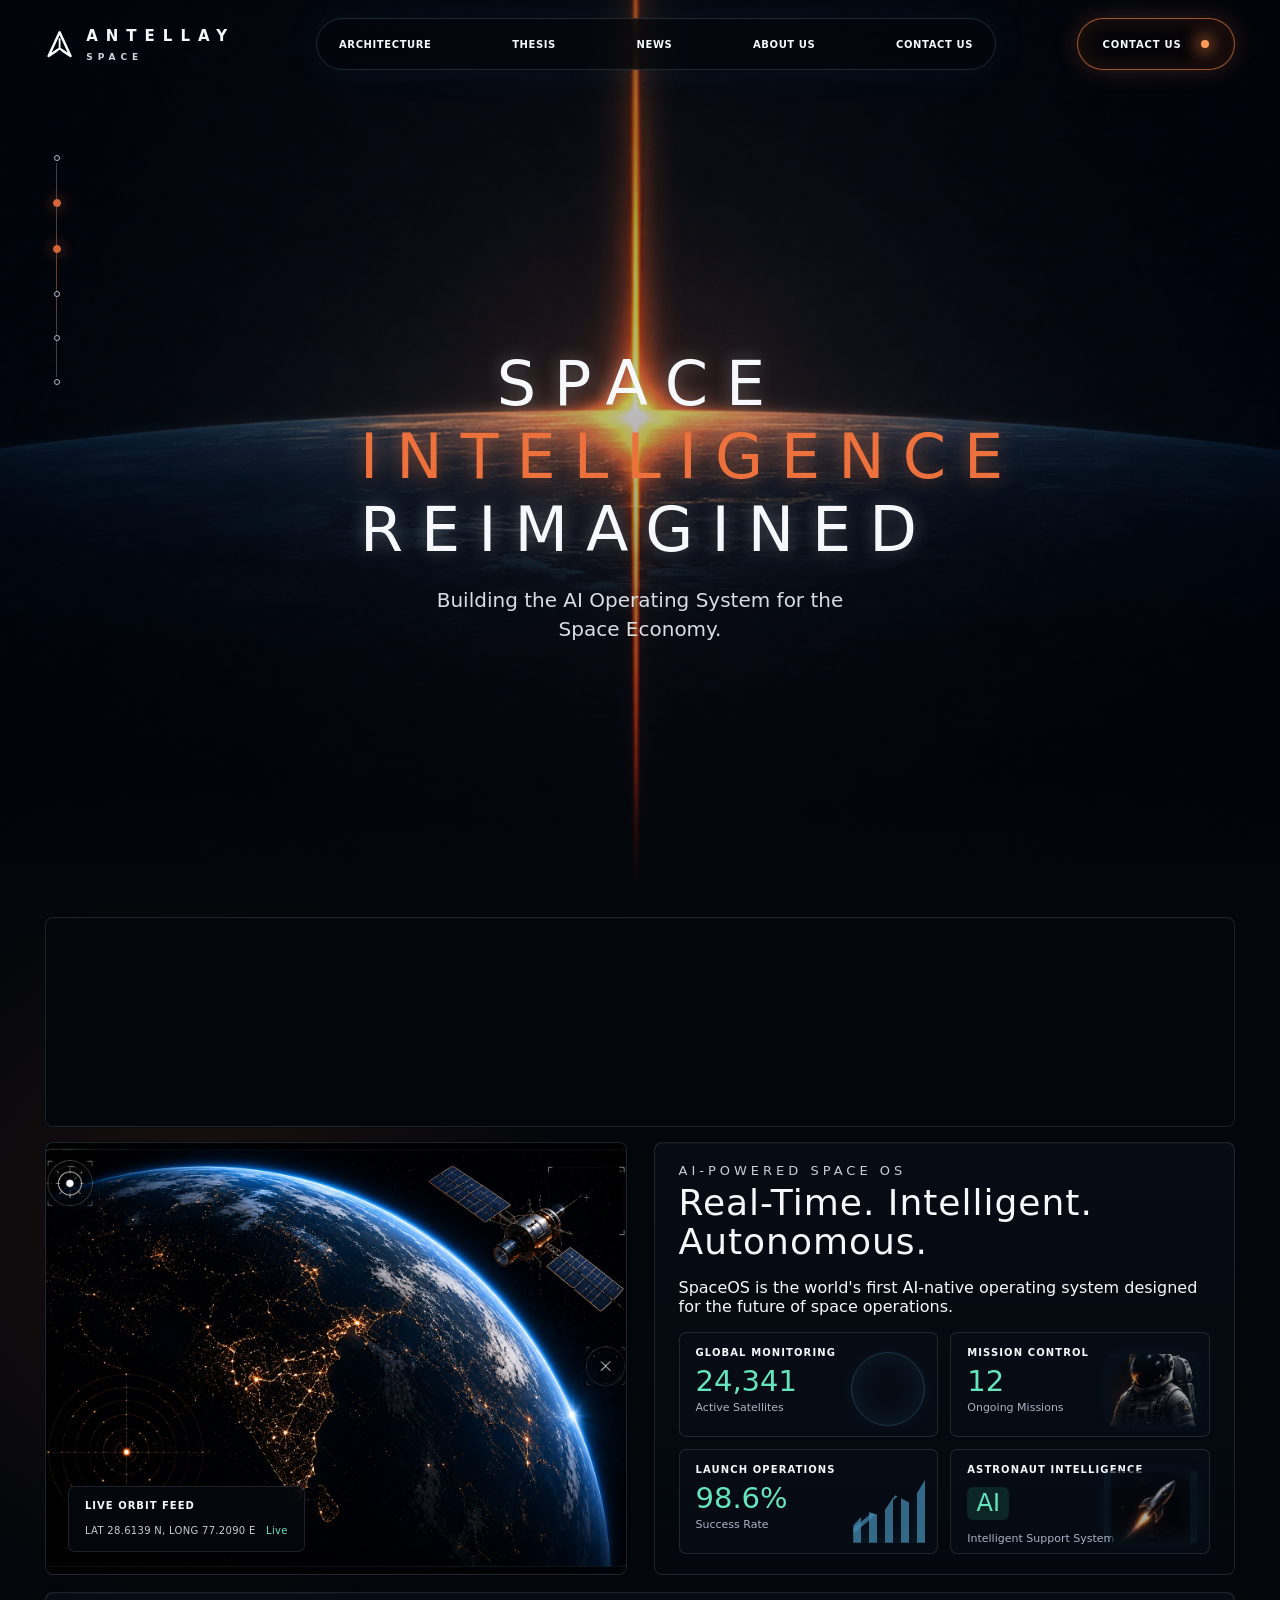
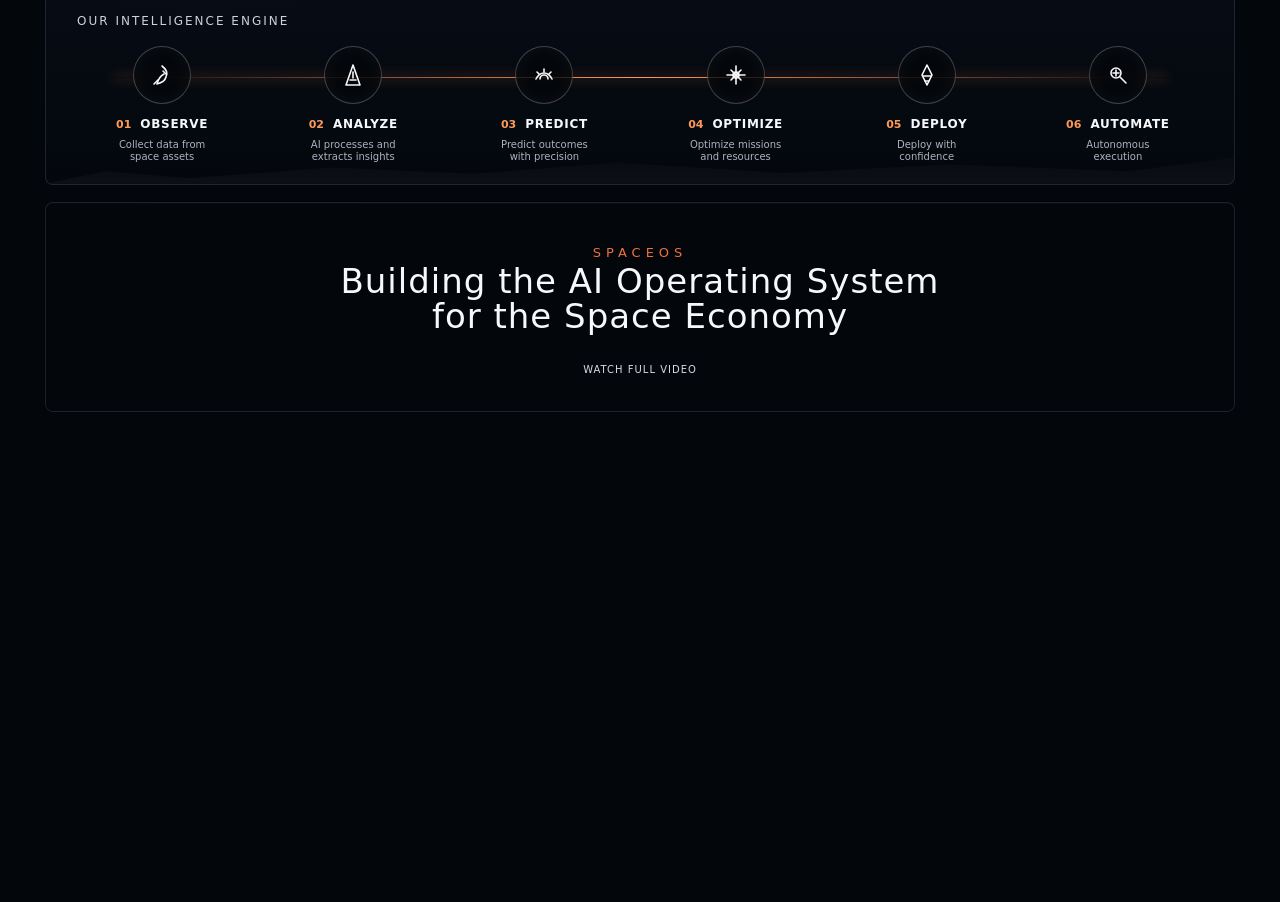
==== commit d673aacd: "Update site with new hero videos, navigation and mobile responsive fixes" ====
--- a/index.html
+++ b/index.html
@@ -18,11 +18,10 @@
       <span><span class="brand-name">ANTELLAY</span><span class="brand-sub">SPACE</span></span>
     </a>
     <nav class="nav" aria-label="Primary">
-      <a href="#hero">Home</a>
+      <a href="architecture.html">Architecture</a>
+      <a href="thesis.html">Thesis</a>
+      <a href="news.html">News</a>
       <a href="about.html">About Us</a>
-      <a href="architecture.html">Architecture</a>
-      <a href="#engine">Thesis</a>
-      <a href="news.html">News</a>
       <a href="contact.html">Contact Us</a>
     </nav>
     <a class="contact" href="contact.html">Contact Us</a>
@@ -33,11 +32,10 @@
 
   <!-- Mobile Menu -->
   <div class="mobile-menu" id="mobile-menu">
-    <a href="#hero">Home</a>
+    <a href="architecture.html">Architecture</a>
+    <a href="thesis.html">Thesis</a>
+    <a href="news.html">News</a>
     <a href="about.html">About Us</a>
-    <a href="architecture.html">Architecture</a>
-    <a href="#engine">Thesis</a>
-    <a href="news.html">News</a>
     <a href="contact.html">Contact Us</a>
   </div>
 
@@ -50,44 +48,11 @@
       <div class="hero-copy">
         <h1>Space <span>Intelligence</span> Reimagined</h1>
         <p>Building the AI Operating System for the Space Economy.</p>
-        <div class="hero-actions">
-          <button class="cta"><span class="play"></span>Explore Space OS</button>
-          <button class="cta ghost"><span class="play"></span>Watch Demo</button>
-        </div>
       </div>
     </section>
 
-    <section class="feature-grid page" id="capabilities" aria-label="Capabilities">
-      <article class="tile">
-        <img src="assets/images/ChatGPT Image Aug 6, 2026, 02_57_06 PM.png" alt="">
-        <h3>Satellite<br>Intelligence</h3>
-        <p>Real-time data and advanced insights</p>
-      </article>
-      <article class="tile">
-        <img src="assets/images/ChatGPT Image Aug 6, 2026, 02_59_14 PM.png" alt="">
-        <h3>Earth<br>Observation</h3>
-        <p>High-resolution planetary insights</p>
-      </article>
-      <article class="tile">
-        <img src="assets/images/ChatGPT Image Aug 6, 2026, 03_01_01 PM.png" alt="">
-        <h3>Mission<br>Planning</h3>
-        <p>AI-powered mission optimization</p>
-      </article>
-      <article class="tile">
-        <img src="assets/images/ChatGPT Image Aug 6, 2026, 03_03_23 PM.png" alt="">
-        <h3>AI<br>Analytics</h3>
-        <p>Intelligent analytics and predictions</p>
-      </article>
-      <article class="tile">
-        <img src="assets/images/ChatGPT Image Aug 6, 2026, 03_04_44 PM.png" alt="">
-        <h3>Cloud<br>Infrastructure</h3>
-        <p>Scalable and secure space cloud</p>
-      </article>
-      <article class="tile">
-        <img src="assets/images/ChatGPT Image Aug 6, 2026, 03_07_25 PM.png" alt="">
-        <h3>Cyber<br>Security</h3>
-        <p>End-to-end security for critical systems</p>
-      </article>
+    <section class="video-band page" id="capabilities" aria-label="Capabilities">
+      <video autoplay muted loop playsinline src="assets/videos/WhatsApp Video 2026-08-09 at 11.24.58 AM.mp4" preload="auto"></video>
     </section>
 
     <section class="dashboard page" id="spaceos">
@@ -126,11 +91,10 @@
     </section>
 
     <section class="video-band page" id="video">
-      <img src="assets/images/ChatGPT Image Aug 6, 2026, 03_11_49 PM.png" alt="Moon base">
+      <video autoplay muted loop playsinline src="assets/videos/WhatsApp Video 2026-08-09 at 11.51.44 AM.mp4" preload="auto"></video>
       <div class="video-copy">
         <div class="eyebrow">SpaceOS</div>
         <h2>Building the AI Operating System for the Space Economy</h2>
-        <button class="big-play" type="button" aria-label="Play SpaceOS video"></button>
         <button class="watch" type="button">Watch Full Video</button>
       </div>
     </section>
@@ -139,7 +103,7 @@
       <div class="video-frame">
         <button class="close-video" type="button" aria-label="Close video"></button>
         <video id="space-video" controls preload="metadata" poster="assets/images/ChatGPT Image Aug 6, 2026, 03_11_49 PM.png">
-          <source src="assets/videos/make_video.mp4" type="video/mp4">
+          <source src="assets/videos/WhatsApp Video 2026-08-09 at 11.51.44 AM.mp4" type="video/mp4">
           Your browser does not support the video tag.
         </video>
       </div>
@@ -174,22 +138,20 @@
   </main>
 
   <footer class="page" id="contact">
-    <div class="footer-brand">
-      <a class="brand" href="#">
+    <div class="footer-top">
+      <a class="brand" href="index.html">
         <svg class="mark" viewBox="0 0 48 48" aria-hidden="true"><path d="M24 4 6 43l18-12 18 12L24 4Z" fill="none" stroke="#fff" stroke-width="4" stroke-linejoin="round"/><path d="M24 15v16M17 35l7-4 7 4" stroke="#fff" stroke-width="3" stroke-linecap="round"/></svg>
         <span><span class="brand-name">ANTELLAY</span><span class="brand-sub">SPACE</span></span>
       </a>
-      <p>Building the AI Operating System for the Space Economy.</p>
-      <div class="socials"><a href="#" aria-label="X">x</a><a href="#" aria-label="LinkedIn">in</a><a href="#" aria-label="YouTube">yt</a><a href="#" aria-label="Instagram">@</a></div>
+      <div class="socials">
+        <a href="#" aria-label="LinkedIn">in</a>
+        <a href="#" aria-label="Twitter">&#120143;</a>
+        <a href="#" aria-label="Mail">&#9993;</a>
+        <a href="#" aria-label="Instagram">@</a>
+      </div>
+      <a href="#hero" class="to-top" aria-label="Back to top">&#8593;</a>
     </div>
-    <div class="footer-links">
-      <div><h4>Products</h4><a href="#spaceos">SpaceOS</a><a href="#spaceos">Mission AI</a><a href="#spaceos">GeoAI</a><a href="#spaceos">Data Cloud</a><a href="#spaceos">Orbital Network</a></div>
-      <div><h4>Solutions</h4><a href="#capabilities">Satellite Intelligence</a><a href="#capabilities">Earth Observation</a><a href="#capabilities">Mission Planning</a><a href="#capabilities">AI Analytics</a><a href="#capabilities">Cyber Security</a></div>
-      <div><h4>Resources</h4><a href="#engine">Documentation</a><a href="#engine">Case Studies</a><a href="#engine">Whitepapers</a><a href="#engine">Blog</a><a href="#contact">Support</a></div>
-      <div><h4>Company</h4><a href="#why">About Us</a><a href="#contact">Careers</a><a href="#contact">Press</a><a href="#contact">Partners</a><a href="#contact">Contact</a></div>
-      <div><h4>Legal</h4><a href="#contact">Privacy Policy</a><a href="#contact">Terms of Service</a><a href="#contact">Security</a><a href="#contact">Compliance</a></div>
-    </div>
-    <div class="copyright">&copy; 2025 ANTELLAY SPACE. All Rights Reserved.</div>
+    <div class="copyright">&copy; 2026 ANTELLAY SPACE. All Rights Reserved.</div>
   </footer>
   <script src="js/main.js"></script>
 </body>
--- a/css/style.css
+++ b/css/style.css
@@ -1,4 +1,3 @@
-
     :root {
       --bg: #03060b;
       --panel: rgba(5, 10, 18, .72);
@@ -16,29 +15,27 @@
       --max: 1190px;
       font-family: Inter, ui-sans-serif, system-ui, -apple-system, BlinkMacSystemFont, "Segoe UI", sans-serif;
     }
-
-    * { box-sizing: border-box; }
-
+    * {
+ box-sizing: border-box;
+ }
     html {
       background: var(--bg);
       scroll-behavior: smooth;
       overflow-x: hidden;
       overflow-x: clip;
     }
-
     body {
       margin: 0;
       min-height: 100vh;
       color: var(--text);
-      background:
-        radial-gradient(circle at 78% 8%, rgba(68, 140, 202, .22), transparent 31rem),
-        radial-gradient(circle at 16% 50%, rgba(232, 108, 53, .10), transparent 24rem),
-        #03060b;
+      background:        radial-gradient(circle at 78% 8%, rgba(68, 140, 202, .22), transparent 31rem),        radial-gradient(circle at 16% 50%, rgba(232, 108, 53, .10), transparent 24rem),        #03060b;
       overflow-x: hidden;
       overflow-x: clip;
     }
-
-    a { color: inherit; text-decoration: none; }
+    a {
+ color: inherit;
+ text-decoration: none;
+ }
     button {
       font: inherit;
       color: inherit;
@@ -47,19 +44,16 @@
       padding: 0;
       cursor: pointer;
     }
-
     button:focus-visible, a:focus-visible {
       outline: 2px solid var(--orange2);
       outline-offset: 3px;
     }
-
     .page {
       position: relative;
       z-index: 1;
       width: min(var(--max), calc(100% - 48px));
       margin: 0 auto;
     }
-
     .site-header {
       position: absolute;
       top: 18px;
@@ -72,28 +66,24 @@
       align-items: center;
       gap: 20px;
     }
-
     .brand {
       display: flex;
       align-items: center;
       gap: 12px;
       min-width: 0;
     }
-
     .mark {
       width: 39px;
       height: 39px;
       display: grid;
       place-items: center;
     }
-
     .brand-name {
       font-size: 15px;
       font-weight: 700;
       letter-spacing: 8px;
       line-height: 1;
     }
-
     .brand-sub {
       display: block;
       margin-top: 7px;
@@ -102,7 +92,6 @@
       font-weight: 700;
       letter-spacing: 5px;
     }
-
     .nav {
       justify-self: center;
       width: min(680px, 100%);
@@ -121,18 +110,15 @@
       font-weight: 800;
       letter-spacing: .6px;
     }
-
     .nav a {
       display: inline-flex;
       align-items: center;
       padding: 6px 8px;
       white-space: nowrap;
     }
-
     .nav a:hover {
       color: var(--orange2);
     }
-
     .contact {
       height: 52px;
       border: 1px solid rgba(255, 137, 77, .62);
@@ -150,7 +136,6 @@
       padding: 0 24px;
       transition: transform .25s ease, box-shadow .25s ease, border-color .25s ease;
     }
-
     .contact:after {
       content: "";
       width: 8px;
@@ -159,7 +144,6 @@
       background: var(--orange2);
       box-shadow: 0 0 16px 6px rgba(255, 128, 67, .5);
     }
-
     .menu-toggle {
       display: none;
       width: 52px;
@@ -173,7 +157,6 @@
       justify-content: center;
       gap: 6px;
     }
-
     .menu-toggle span {
       display: block;
       width: 20px;
@@ -182,11 +165,17 @@
       border-radius: 2px;
       transition: transform .3s ease, opacity .3s ease, background .3s ease;
     }
-
-    .menu-toggle[aria-expanded="true"] span:nth-child(1) { transform: translateY(8px) rotate(45deg); background: var(--orange2); }
-    .menu-toggle[aria-expanded="true"] span:nth-child(2) { opacity: 0; }
-    .menu-toggle[aria-expanded="true"] span:nth-child(3) { transform: translateY(-8px) rotate(-45deg); background: var(--orange2); }
-
+    .menu-toggle[aria-expanded="true"] span:nth-child(1) {
+ transform: translateY(8px) rotate(45deg);
+ background: var(--orange2);
+ }
+    .menu-toggle[aria-expanded="true"] span:nth-child(2) {
+ opacity: 0;
+ }
+    .menu-toggle[aria-expanded="true"] span:nth-child(3) {
+ transform: translateY(-8px) rotate(-45deg);
+ background: var(--orange2);
+ }
     .mobile-menu {
       display: none;
       position: fixed;
@@ -203,7 +192,6 @@
       z-index: 14;
       backdrop-filter: blur(18px);
     }
-
     .mobile-menu a {
       padding: 12px 14px;
       border-radius: 8px;
@@ -214,31 +202,26 @@
       color: #fff;
       transition: background .25s ease, color .25s ease;
     }
-
     .mobile-menu a:hover, .mobile-menu a.active {
       background: rgba(255, 137, 77, .12);
       color: var(--orange2);
     }
-
     .hero {
       min-height: 100vh;
-      padding-top: 122px;
+      padding: 122px 0 0;
       position: relative;
-    }
-
+      display: flex;
+      flex-direction: column;
+      justify-content: center;
+    }
     .hero-bg {
       position: absolute;
       inset: 0 calc(50% - 50vw - 90px);
-      background:
-        linear-gradient(90deg, rgba(3,6,11,.98) 0%, rgba(3,6,11,.85) 28%, rgba(3,6,11,.18) 55%, rgba(3,6,11,.3) 100%),
-        linear-gradient(180deg, rgba(3,6,11,.03), #03060b 96%),
-        url("../assets/images/ChatGPT Image Aug 6, 2026, 01_37_51 PM.png") center top / 100% 100% no-repeat;
+      background:        linear-gradient(180deg, rgba(3,6,11,.42) 0%, rgba(3,6,11,.26) 45%, rgba(3,6,11,.62) 100%),        url("../assets/images/ChatGPT Image Aug 11, 2026, 09_44_19 AM.png") center center / cover no-repeat;
       z-index: -2;
-      transform: translate3d(0, 0, 0);
       will-change: transform;
-      animation: heroFloat 9s ease-in-out infinite alternate;
-    }
-
+      animation: heroShrink 14s ease-in-out infinite alternate;
+    }
     .hero-bg:after {
       content: "";
       position: absolute;
@@ -246,7 +229,6 @@
       height: 130px;
       background: linear-gradient(transparent, #03060b);
     }
-
     .orbit-dots {
       position: absolute;
       left: 6px;
@@ -259,7 +241,6 @@
       justify-content: space-between;
       opacity: .9;
     }
-
     .orbit-dots:before {
       content: "";
       position: absolute;
@@ -269,7 +250,6 @@
       background: linear-gradient(#73808e, var(--orange), #73808e);
       opacity: .55;
     }
-
     .orbit-dots i {
       position: relative;
       width: 6px;
@@ -278,7 +258,6 @@
       border-radius: 50%;
       background: #03060b;
     }
-
     .orbit-dots i:nth-child(2), .orbit-dots i:nth-child(3) {
       width: 8px;
       height: 8px;
@@ -287,12 +266,11 @@
       box-shadow: 0 0 15px rgba(255, 111, 58, .8);
       animation: pulseDot 1.9s ease-in-out infinite;
     }
-
     .hero-copy {
       width: min(560px, 64vw);
-      padding-left: 55px;
-    }
-
+      margin: 0 auto;
+      text-align: center;
+    }
     h1 {
       margin: 0;
       font-weight: 400;
@@ -302,28 +280,26 @@
       text-transform: uppercase;
       text-shadow: 0 0 18px rgba(255,255,255,.28);
     }
-
     h1 span {
       display: block;
       color: var(--orange);
       text-shadow: 0 0 20px rgba(241, 113, 58, .55);
     }
-
     .hero-copy p {
-      width: 320px;
-      margin: 20px 0 31px;
+      width: 100%;
+      max-width: 460px;
+      margin: 20px auto 31px;
       color: #d8dde5;
       font-size: 20px;
       line-height: 1.45;
       font-weight: 300;
     }
-
     .hero-actions {
       display: flex;
       gap: 23px;
       align-items: center;
-    }
-
+      justify-content: center;
+    }
     .cta {
       min-width: 210px;
       height: 52px;
@@ -343,19 +319,16 @@
       cursor: pointer;
       transition: transform .25s ease, box-shadow .25s ease, border-color .25s ease;
     }
-
     .cta:hover, .contact:hover, .learn:hover {
       transform: translateY(-2px);
       border-color: rgba(255, 168, 105, .86);
       box-shadow: inset 0 0 24px rgba(255,255,255,.12), 0 0 34px rgba(239, 112, 57, .55);
     }
-
     .cta.ghost {
       min-width: 174px;
       background: rgba(7, 10, 16, .62);
       box-shadow: inset 0 0 20px rgba(255,255,255,.04), 0 0 24px rgba(255, 112, 58, .18);
     }
-
     .play {
       width: 28px;
       height: 28px;
@@ -366,7 +339,6 @@
       border: 1px solid rgba(255,255,255,.22);
       flex: 0 0 auto;
     }
-
     .play:before {
       content: "";
       margin-left: 2px;
@@ -376,93 +348,26 @@
       border-bottom: 7px solid transparent;
       border-left: 10px solid white;
     }
-
     .play, .big-play {
       animation: playGlow 2.5s ease-in-out infinite;
     }
-
-    .feature-grid {
-      display: grid;
-      grid-template-columns: repeat(6, 1fr);
-      gap: 7px;
-      margin-top: 34px;
-    }
-
-    .tile, .panel, .stat-card, .why-card, .engine, .video-band, .stat-strip {
+    .panel, .stat-card, .why-card, .engine, .video-band, .stat-strip {
       border: 1px solid var(--line);
       border-radius: var(--radius);
       background: linear-gradient(180deg, rgba(10,16,26,.67), rgba(4,8,14,.86));
       box-shadow: inset 0 1px 0 rgba(255,255,255,.03), 0 0 0 1px rgba(0,0,0,.28);
     }
-
-    .tile, .panel, .engine, .video-band, .stat-card, .why-copy, .why-card, footer {
+    .panel, .engine, .video-band, .stat-card, .why-copy, .why-card, footer {
       --reveal-y: 0px;
       --hover-y: 0px;
       transform: translateY(calc(var(--reveal-y) + var(--hover-y)));
     }
-
-    .tile {
-      min-height: 188px;
-      padding: 16px 12px 19px;
-      display: flex;
-      flex-direction: column;
-      align-items: center;
-      justify-content: flex-start;
-      text-align: center;
-      overflow: hidden;
-      position: relative;
-      transition: transform .28s ease, border-color .28s ease, background .28s ease, box-shadow .28s ease;
-    }
-
-    .tile:hover, .metric:hover, .stat-card:hover, .why-card:hover {
+    .metric:hover, .stat-card:hover, .why-card:hover {
       --hover-y: -6px;
       border-color: rgba(255, 138, 78, .52);
       background: linear-gradient(180deg, rgba(16,25,39,.82), rgba(6,10,17,.94));
       box-shadow: inset 0 1px 0 rgba(255,255,255,.05), 0 16px 38px rgba(0,0,0,.32), 0 0 22px rgba(239,113,61,.12);
     }
-
-    .tile img {
-      width: 100%;
-      height: 118px;
-      object-fit: contain;
-      margin-bottom: 14px;
-      filter: drop-shadow(0 0 14px rgba(255, 126, 64, .18));
-      transition: transform .35s ease, filter .35s ease;
-      will-change: transform, translate;
-      animation: assetFloat 5.8s ease-in-out infinite;
-    }
-
-    .tile:hover img {
-      transform: scale(1.04);
-      filter: drop-shadow(0 0 20px rgba(255, 126, 64, .34));
-    }
-
-    .tile h3 {
-      margin: 0 0 8px;
-      text-transform: uppercase;
-      font-size: 15px;
-      line-height: 1.16;
-      letter-spacing: 2px;
-      font-weight: 600;
-    }
-
-    .tile p {
-      margin: 0;
-      min-height: 36px;
-      color: var(--muted);
-      font-size: 12px;
-      line-height: 1.33;
-    }
-
-    .tile:after {
-      content: "";
-      width: 36px;
-      height: 2px;
-      margin-top: 17px;
-      background: var(--orange);
-      box-shadow: 0 0 12px var(--orange);
-    }
-
     .dashboard {
       display: grid;
       grid-template-columns: 1fr 1fr;
@@ -470,13 +375,11 @@
       margin-top: 15px;
       align-items: stretch;
     }
-
     .earth-panel {
       min-height: 350px;
       position: relative;
       overflow: hidden;
     }
-
     .earth-panel img {
       width: 100%;
       height: 100%;
@@ -485,7 +388,6 @@
       display: block;
       animation: slowZoom 18s ease-in-out infinite alternate;
     }
-
     .live-feed {
       position: absolute;
       left: 22px;
@@ -497,7 +399,6 @@
       background: rgba(4, 8, 13, .78);
       backdrop-filter: blur(10px);
     }
-
     .live-feed strong {
       display: block;
       margin-bottom: 8px;
@@ -505,26 +406,22 @@
       text-transform: uppercase;
       letter-spacing: 1px;
     }
-
     .live-feed small {
       color: #c4ccd6;
       font-size: 10px;
       letter-spacing: .3px;
     }
-
     .live-feed em {
       color: var(--green);
       font-style: normal;
       margin-left: 7px;
     }
-
     .copy-panel {
       padding: 20px 24px;
       display: flex;
       flex-direction: column;
       justify-content: space-between;
     }
-
     .eyebrow {
       color: #c9ced8;
       text-transform: uppercase;
@@ -532,7 +429,6 @@
       font-size: 13px;
       font-weight: 500;
     }
-
     h2 {
       margin: 6px 0 6px;
       font-size: clamp(28px, 3.2vw, 36px);
@@ -540,20 +436,17 @@
       font-weight: 300;
       letter-spacing: 1px;
     }
-
     .copy-panel > p {
       margin: 0 0 20px;
       color: var(--muted);
       font-size: 14px;
       line-height: 1.45;
     }
-
     .metric-grid {
       display: grid;
       grid-template-columns: repeat(2, 1fr);
       gap: 12px;
     }
-
     .metric {
       --hover-y: 0px;
       height: 105px;
@@ -566,7 +459,6 @@
       transform: translateY(var(--hover-y));
       transition: transform .28s ease, border-color .28s ease, background .28s ease, box-shadow .28s ease;
     }
-
     .metric:after {
       content: "";
       position: absolute;
@@ -580,30 +472,24 @@
       opacity: .65;
       animation: scanPulse 3s ease-in-out infinite;
     }
-
     .metric:nth-child(2):after {
       border-radius: 0;
       width: 88px;
       background: url("../assets/images/ChatGPT Image Aug 6, 2026, 03_10_05 PM.png") center 61% / 104px auto no-repeat;
       border: 0;
     }
-
     .metric:nth-child(3):after {
       border-radius: 0;
       border: 0;
-      background:
-        linear-gradient(140deg, transparent 43%, rgba(99,203,255,.75) 44% 47%, transparent 48%),
-        repeating-linear-gradient(90deg, rgba(99,203,255,.75) 0 8px, transparent 8px 16px);
+      background:        linear-gradient(140deg, transparent 43%, rgba(99,203,255,.75) 44% 47%, transparent 48%),        repeating-linear-gradient(90deg, rgba(99,203,255,.75) 0 8px, transparent 8px 16px);
       clip-path: polygon(0 76%, 18% 56%, 38% 63%, 58% 34%, 80% 45%, 100% 12%, 100% 100%, 0 100%);
     }
-
     .metric:nth-child(4):after {
       border-radius: 0;
       width: 93px;
       background: url("../assets/images/ChatGPT Image Aug 6, 2026, 03_08_32 PM.png") center / contain no-repeat;
       border: 0;
     }
-
     .metric b {
       display: block;
       margin-bottom: 9px;
@@ -611,7 +497,6 @@
       font-size: 10px;
       letter-spacing: 1.1px;
     }
-
     .metric strong {
       display: block;
       color: var(--green);
@@ -619,12 +504,10 @@
       font-weight: 300;
       line-height: 1;
     }
-
     .metric small {
       color: var(--muted);
       font-size: 11px;
     }
-
     .metric .ai {
       display: inline-grid;
       place-items: center;
@@ -637,14 +520,12 @@
       font-size: 24px;
       font-weight: 500;
     }
-
     .engine {
       margin-top: 17px;
       padding: 21px 31px 20px;
       overflow: hidden;
       position: relative;
     }
-
     .engine:after {
       content: "";
       position: absolute;
@@ -656,7 +537,6 @@
       clip-path: polygon(0 100%, 5% 72%, 12% 88%, 24% 64%, 36% 78%, 48% 53%, 62% 76%, 76% 57%, 91% 72%, 100% 42%, 100% 100%);
       opacity: .65;
     }
-
     .section-label {
       margin-bottom: 18px;
       color: #ccd3dc;
@@ -664,7 +544,6 @@
       font-size: 12px;
       letter-spacing: 2px;
     }
-
     .engine-steps {
       position: relative;
       z-index: 1;
@@ -672,7 +551,6 @@
       grid-template-columns: repeat(6, 1fr);
       gap: 21px;
     }
-
     .engine-steps:before {
       content: "";
       position: absolute;
@@ -685,11 +563,9 @@
       z-index: -1;
       animation: engineLine 2.8s ease-in-out infinite;
     }
-
     .step {
       text-align: center;
     }
-
     .step .icon {
       width: 58px;
       height: 58px;
@@ -702,26 +578,22 @@
       box-shadow: inset 0 0 20px rgba(255,255,255,.04);
       transition: transform .25s ease, border-color .25s ease, box-shadow .25s ease;
     }
-
     .step:hover .icon {
       transform: translateY(-5px) rotate(6deg);
       border-color: rgba(255, 142, 82, .7);
       box-shadow: inset 0 0 22px rgba(255,255,255,.05), 0 0 22px rgba(239, 113, 61, .22);
     }
-
     .step b {
       color: var(--orange2);
       margin-right: 9px;
       font-size: 11px;
     }
-
     .step strong {
       text-transform: uppercase;
       font-size: 12px;
       font-weight: 600;
       letter-spacing: .7px;
     }
-
     .step p {
       margin: 7px auto 0;
       max-width: 105px;
@@ -729,7 +601,6 @@
       font-size: 10px;
       line-height: 1.25;
     }
-
     .video-band {
       position: relative;
       min-height: 210px;
@@ -740,76 +611,39 @@
       text-align: center;
       background: #03060b;
     }
-
-    .video-band img {
+    .video-band video {
       position: absolute;
       inset: 0;
       width: 100%;
       height: 100%;
       object-fit: cover;
-      opacity: .86;
-      animation: baseDrift 14s ease-in-out infinite alternate;
-    }
-
+    }
     .video-band:after {
       content: "";
       position: absolute;
       inset: 0;
       background: linear-gradient(90deg, rgba(3,6,11,.62), transparent 38%, rgba(3,6,11,.22)), linear-gradient(180deg, rgba(3,6,11,.08), rgba(3,6,11,.58));
     }
-
     .video-copy {
       position: relative;
       z-index: 1;
       margin-top: 8px;
     }
-
     .video-copy .eyebrow {
       color: var(--orange);
       font-size: 13px;
       letter-spacing: 5px;
     }
-
     .video-copy h2 {
       max-width: 630px;
       margin: 4px auto 23px;
       font-size: 34px;
       line-height: 1.05;
     }
-
-    .big-play {
-      width: 61px;
-      height: 61px;
-      border-radius: 50%;
-      border: 1px solid rgba(255, 136, 75, .75);
-      background: rgba(7, 9, 15, .8);
-      padding: 0;
-      margin: 0 auto 9px;
-      display: grid;
-      place-items: center;
-      box-shadow: 0 0 23px rgba(239, 112, 57, .35);
-      cursor: pointer;
-      transition: transform .25s ease, box-shadow .25s ease;
-    }
-
-    .big-play:hover {
-      transform: scale(1.08);
-      box-shadow: 0 0 34px rgba(239, 112, 57, .58);
-    }
-
     .watch:hover {
       color: #fff;
       text-shadow: 0 0 12px rgba(255, 136, 75, .6);
     }
-
-    .big-play:before {
-      content: "";
-      margin-left: 4px;
-      border-top: 13px solid transparent;
-      border-bottom: 13px solid transparent;
-      border-left: 19px solid white;
-    }
-
     .watch {
       color: #d6dce4;
       font-size: 10px;
@@ -820,7 +654,6 @@
       background: transparent;
       padding: 0;
     }
-
     .video-modal {
       position: fixed;
       inset: 0;
@@ -833,11 +666,9 @@
       backdrop-filter: blur(14px);
       overflow: auto;
     }
-
     .video-modal.is-open {
       display: flex;
     }
-
     .video-frame {
       width: min(980px, 100%);
       border: 1px solid rgba(255, 138, 78, .45);
@@ -847,7 +678,6 @@
       position: relative;
       overflow: hidden;
     }
-
     .video-frame video {
       width: 100%;
       display: block;
@@ -857,7 +687,6 @@
       background: #02050a;
       margin: 0 auto;
     }
-
     .close-video {
       position: absolute;
       right: 12px;
@@ -870,9 +699,7 @@
       background: rgba(3,6,11,.75);
       cursor: pointer;
     }
-
-    .close-video:before,
-    .close-video:after {
+    .close-video:before,    .close-video:after {
       content: "";
       position: absolute;
       left: 11px;
@@ -881,10 +708,12 @@
       height: 1px;
       background: #fff;
     }
-
-    .close-video:before { transform: rotate(45deg); }
-    .close-video:after { transform: rotate(-45deg); }
-
+    .close-video:before {
+ transform: rotate(45deg);
+ }
+    .close-video:after {
+ transform: rotate(-45deg);
+ }
     .stat-strip {
       display: grid;
       grid-template-columns: repeat(4, 1fr);
@@ -895,7 +724,6 @@
       background: transparent;
       box-shadow: none;
     }
-
     .stat-card {
       min-height: 86px;
       padding: 15px 24px;
@@ -904,7 +732,6 @@
       gap: 20px;
       transition: transform .28s ease, border-color .28s ease, background .28s ease, box-shadow .28s ease;
     }
-
     .stat-icon, .why-icon {
       width: 48px;
       height: 48px;
@@ -917,11 +744,9 @@
       flex: 0 0 auto;
       animation: iconPulse 3.4s ease-in-out infinite;
     }
-
     .stat-card .stat-text {
       min-width: 0;
     }
-
     .stat-card .stat-text strong {
       display: block;
       color: var(--text);
@@ -929,7 +754,6 @@
       line-height: 1;
       font-weight: 300;
     }
-
     .stat-card .stat-text span {
       display: block;
       margin-top: 4px;
@@ -937,7 +761,6 @@
       font-size: 13px;
       line-height: 1.18;
     }
-
     .why {
       position: relative;
       margin: 16px auto 25px;
@@ -945,7 +768,6 @@
       grid-template-columns: 270px 1fr;
       gap: 22px;
     }
-
     .why-orbit {
       position: absolute;
       right: calc(50% - 50vw);
@@ -959,7 +781,6 @@
       z-index: -1;
       pointer-events: none;
     }
-
     .why-orbit video {
       position: absolute;
       inset: 0;
@@ -968,11 +789,9 @@
       object-fit: cover;
       transition: opacity 1.2s ease;
     }
-
     .why-orbit video.alt {
       opacity: 0;
     }
-
     .why-copy h2 {
       margin: 0 0 12px;
       text-transform: uppercase;
@@ -980,14 +799,12 @@
       font-weight: 500;
       letter-spacing: 2px;
     }
-
     .why-copy p {
       margin: 0 0 22px;
       color: #c2cad5;
       font-size: 14px;
       line-height: 1.42;
     }
-
     .learn {
       width: 132px;
       height: 42px;
@@ -1000,104 +817,111 @@
       letter-spacing: .8px;
       transition: transform .25s ease, box-shadow .25s ease, border-color .25s ease, background .25s ease;
     }
-
     .learn:hover {
       transform: translateY(-2px);
       border-color: rgba(255, 168, 105, .86);
       background: rgba(16, 22, 34, .85);
       box-shadow: inset 0 0 20px rgba(255,255,255,.06), 0 0 24px rgba(239, 112, 57, .32);
     }
-
     .why-grid {
       display: grid;
       grid-template-columns: repeat(6, minmax(0, 1fr));
       gap: 9px;
     }
-
     .why-card {
       min-height: 130px;
       padding: 17px 13px;
       transition: transform .28s ease, border-color .28s ease, background .28s ease, box-shadow .28s ease;
     }
-
     .why-icon {
       width: 30px;
       height: 30px;
       border-radius: 5px;
       margin-bottom: 17px;
     }
-
     .why-card h3 {
       margin: 0 0 8px;
       font-size: 13px;
       line-height: 1.14;
       font-weight: 600;
     }
-
     .why-card p {
       margin: 0;
       color: var(--muted);
       font-size: 11px;
       line-height: 1.28;
     }
-
     footer {
       border-top: 1px solid var(--line);
-      padding: 22px 0 23px;
-      display: grid;
-      grid-template-columns: 210px 1fr;
-      gap: 80px;
-    }
-
-    .footer-brand .brand { margin-bottom: 13px; }
-    .footer-brand .brand-name { font-size: 13px; letter-spacing: 5px; }
-    .footer-brand p { color: var(--muted); margin: 0 0 10px; font-size: 11px; line-height: 1.35; }
-
+      padding: 26px 0 24px;
+      display: flex;
+      flex-direction: column;
+      gap: 22px;
+    }
+    .footer-top {
+      display: flex;
+      justify-content: space-between;
+      align-items: center;
+      gap: 30px;
+    }
+    footer .brand {
+ margin: 0;
+ }
+    footer .brand-name {
+ font-size: 13px;
+ letter-spacing: 5px;
+ }
     .socials {
       display: flex;
-      gap: 12px;
+      align-items: center;
+      gap: 16px;
       color: #d8dde5;
     }
-
-    .footer-links {
-      display: grid;
-      grid-template-columns: repeat(5, 1fr);
-      gap: 24px;
-    }
-
-    .footer-links h4 {
-      margin: 0 0 10px;
-      color: #e6ebf1;
-      font-size: 10px;
-      text-transform: uppercase;
-      letter-spacing: .8px;
-    }
-
-    .footer-links a {
-      display: block;
-      margin-top: 4px;
+    .socials a {
+      display: inline-flex;
+      align-items: center;
+      justify-content: center;
+      width: 34px;
+      height: 34px;
+      border: 1px solid var(--line);
+      border-radius: 50%;
       color: var(--muted);
-      font-size: 10px;
-      line-height: 1.25;
-    }
-
+      font-size: 13px;
+      text-decoration: none;
+      transition: color .3s, border-color .3s;
+    }
+    .to-top {
+      display: inline-flex;
+      align-items: center;
+      justify-content: center;
+      width: 34px;
+      height: 34px;
+      border: 1px solid var(--line);
+      border-radius: 50%;
+      color: var(--muted);
+      font-size: 13px;
+      text-decoration: none;
+      transition: color .3s, border-color .3s;
+    }
     .copyright {
-      grid-column: 1 / -1;
+      border-top: 1px solid rgba(154, 179, 202, .3);
+      padding-top: 18px;
+      text-align: center;
       color: var(--dim);
-      text-align: center;
-      font-size: 10px;
-      margin-top: -12px;
-    }
-
+      font-size: 11px;
+      letter-spacing: 1px;
+    }
     section, footer {
       scroll-margin-top: 26px;
     }
-
-    .footer-links a { cursor: pointer; }
-    .footer-links a:hover { color: #e6ebf1; }
-    .socials a { cursor: pointer; }
-    .socials a:hover { color: var(--orange2); }
-
+    .socials a:hover {
+ color: var(--orange2);
+ border-color: var(--orange2);
+ }
+    .to-top:hover {
+ color: var(--orange2);
+ border-color: var(--orange2);
+ }
     .svg {
       width: 24px;
       height: 24px;
@@ -1107,63 +931,97 @@
       stroke-linecap: round;
       stroke-linejoin: round;
     }
-
     .reveal {
       opacity: 0;
       --reveal-y: 22px;
       transition: opacity .7s ease, transform .7s ease;
     }
-
     .reveal.is-visible {
       opacity: 1;
       --reveal-y: 0px;
     }
+    @keyframes heroFloat {
+      from {
+ transform: scale(1.05) translate3d(0, 0, 0);
+ }
+      to {
+ transform: scale(1.1) translate3d(-70px, 25px, 0);
+ }
+    }
+    @keyframes slowZoom {
+      from {
+ transform: scale(1);
+ }
+      to {
+ transform: scale(1.055);
+ }
+    }
+    @keyframes heroShrink {
 
-    @keyframes heroFloat {
-      from { transform: scale(1.05) translate3d(0, 0, 0); }
-      to { transform: scale(1.1) translate3d(-70px, 25px, 0); }
-    }
+      from {
+ transform: scale(1.08) translate3d(0, 0, 0);
+ }
 
-    @keyframes assetFloat {
-      0%, 100% { translate: 0 0; }
-      50% { translate: 0 -7px; }
-    }
+      to {
+ transform: scale(1) translate3d(-60px, 25px, 0);
+ }
 
-    @keyframes slowZoom {
-      from { transform: scale(1); }
-      to { transform: scale(1.055); }
-    }
-
+    }
+      
     @keyframes baseDrift {
-      from { transform: scale(1.02) translateX(0); }
-      to { transform: scale(1.06) translateX(-18px); }
-    }
-
+      from {
+ transform: scale(1.02) translateX(0);
+ }
+      to {
+ transform: scale(1.06) translateX(-18px);
+ }
+    }
     @keyframes pulseDot {
-      0%, 100% { opacity: .7; transform: scale(.92); }
-      50% { opacity: 1; transform: scale(1.22); }
-    }
-
+      0%, 100% {
+ opacity: .7;
+ transform: scale(.92);
+ }
+      50% {
+ opacity: 1;
+ transform: scale(1.22);
+ }
+    }
     @keyframes playGlow {
-      0%, 100% { box-shadow: 0 0 14px rgba(239, 112, 57, .22); }
-      50% { box-shadow: 0 0 27px rgba(239, 112, 57, .62); }
-    }
-
+      0%, 100% {
+ box-shadow: 0 0 14px rgba(239, 112, 57, .22);
+ }
+      50% {
+ box-shadow: 0 0 27px rgba(239, 112, 57, .62);
+ }
+    }
     @keyframes scanPulse {
-      0%, 100% { opacity: .45; transform: scale(.95); }
-      50% { opacity: .85; transform: scale(1.05); }
-    }
-
+      0%, 100% {
+ opacity: .45;
+ transform: scale(.95);
+ }
+      50% {
+ opacity: .85;
+ transform: scale(1.05);
+ }
+    }
     @keyframes engineLine {
-      0%, 100% { opacity: .42; filter: brightness(.9); }
-      50% { opacity: 1; filter: brightness(1.35); }
-    }
-
+      0%, 100% {
+ opacity: .42;
+ filter: brightness(.9);
+ }
+      50% {
+ opacity: 1;
+ filter: brightness(1.35);
+ }
+    }
     @keyframes iconPulse {
-      0%, 100% { box-shadow: 0 0 0 rgba(239, 113, 61, 0); }
-      50% { box-shadow: 0 0 18px rgba(239, 113, 61, .24); }
-    }
-
+      0%, 100% {
+ box-shadow: 0 0 0 rgba(239, 113, 61, 0);
+ }
+      50% {
+ box-shadow: 0 0 18px rgba(239, 113, 61, .24);
+ }
+    }
     @media (prefers-reduced-motion: reduce) {
       *, *:before, *:after {
         animation-duration: .01ms !important;
@@ -1171,43 +1029,139 @@
         transition-duration: .01ms !important;
       }
     }
-
     @media (max-width: 980px) {
       .site-header {
         grid-template-columns: 1fr auto;
       }
-      .nav { display: none; }
-      .menu-toggle { display: flex; }
-      .mobile-menu.open { display: flex; }
-      .feature-grid, .engine-steps, .why-grid { grid-template-columns: repeat(3, 1fr); }
-      .dashboard, .why { grid-template-columns: 1fr; }
-      .hero-copy { width: min(620px, 100%); }
-      .footer-links { grid-template-columns: repeat(3, 1fr); }
-    }
-
+      .nav {
+ display: none;
+ }
+      .menu-toggle {
+ display: flex;
+ }
+      .mobile-menu.open {
+ display: flex;
+ }
+      .engine-steps, .why-grid {
+ grid-template-columns: repeat(3, 1fr);
+ }
+      .dashboard, .why {
+ grid-template-columns: 1fr;
+ }
+      .hero-copy {
+ width: min(620px, 100%);
+ }
+    }
     @media (max-width: 680px) {
-      .page, .site-header { width: min(100% - 24px, var(--max)); }
-      .site-header { top: 12px; grid-template-columns: 1fr auto; }
-      .contact { display: none; }
-      .hero { padding-top: 104px; min-height: 100vh; }
+      .page, .site-header {
+ width: min(100% - 24px, var(--max));
+ }
+      .site-header {
+ top: 12px;
+ grid-template-columns: 1fr auto;
+ }
+      .site-header .brand-name {
+ font-size: 13px;
+ letter-spacing: 5px;
+ }
+      .site-header .brand-sub {
+ letter-spacing: 3px;
+ }
+      .contact {
+ display: none;
+ }
+      .hero {
+ padding-top: 104px;
+ min-height: 100vh;
+ }
       .hero-bg {
-        background:
-          linear-gradient(180deg, rgba(3,6,11,.63), rgba(3,6,11,.72)),
-          url("../assets/images/ChatGPT Image Aug 6, 2026, 01_37_51 PM.png") 58% top / 100% 100% no-repeat;
+        background:          linear-gradient(180deg, rgba(3,6,11,.45), rgba(3,6,11,.55)),          url("../assets/images/ChatGPT Image Aug 11, 2026, 09_44_19 AM.png") center center / cover no-repeat;
       }
-      .hero-copy { padding-left: 22px; width: 100%; }
-      .orbit-dots { left: 0; top: 135px; }
-      h1 { font-size: 36px; letter-spacing: 9px; }
-      .hero-copy p { width: 260px; font-size: 17px; }
-      .hero-actions { flex-direction: column; align-items: flex-start; gap: 12px; }
-      .feature-grid, .metric-grid, .engine-steps, .stat-strip, .why-grid, footer, .footer-links { grid-template-columns: 1fr; }
-      .tile { min-height: 156px; }
-      .copy-panel { padding: 20px 16px; }
-      .engine { padding: 18px 16px; }
-      .engine-steps:before { display: none; }
-      .video-copy h2 { font-size: 27px; }
-      footer { gap: 22px; }
-      .copyright { margin-top: 0; text-align: left; }
-      .video-modal { padding: 12px; }
+      .hero-copy {
+ width: 100%;
+ }
+      .orbit-dots {
+ display: none;
+ }
+      h1 {
+ font-size: clamp(26px, 7.5vw, 36px);
+ letter-spacing: 6px;
+ }
+      .hero-copy p {
+ width: 100%;
+ font-size: clamp(15px, 4.5vw, 17px);
+ }
+      .hero-actions {
+ flex-direction: column;
+ align-items: center;
+ gap: 12px;
+ }
+      .dashboard {
+ gap: 18px;
+ }
+      .earth-panel, .earth-panel img {
+ min-height: 260px;
+ }
+      .metric-grid, .engine-steps, .stat-strip, .why-grid, footer {
+ grid-template-columns: 1fr;
+ }
+      .metric {
+ height: auto;
+ min-height: 88px;
+ }
+      .copy-panel {
+ padding: 20px 16px;
+ }
+      .engine {
+ padding: 18px 16px;
+ }
+      .engine-steps:before {
+ display: none;
+ }
+      .engine-steps {
+ gap: 24px 0;
+ }
+      .step p {
+ max-width: 190px;
+ }
+      .video-copy h2 {
+ font-size: clamp(22px, 6vw, 27px);
+ }
+      .stat-card {
+ padding: 14px 16px;
+ gap: 14px;
+ }
+      .stat-card .stat-text strong {
+ font-size: 24px;
+ }
+      .why {
+ gap: 20px;
+ }
+      .why-orbit {
+ display: none;
+ }
+      footer {
+ gap: 18px;
+ }
+      .footer-top {
+ flex-wrap: wrap;
+ justify-content: center;
+ gap: 14px;
+ }
+      .video-modal {
+ padding: 12px;
+ }
+    }
+    @media (max-width: 400px) {
+      h1 {
+ font-size: 26px;
+ letter-spacing: 4px;
+ }
+      .hero-copy p {
+ font-size: 15px;
+ }
+      .metric strong {
+ font-size: 25px;
+ }
     }
   
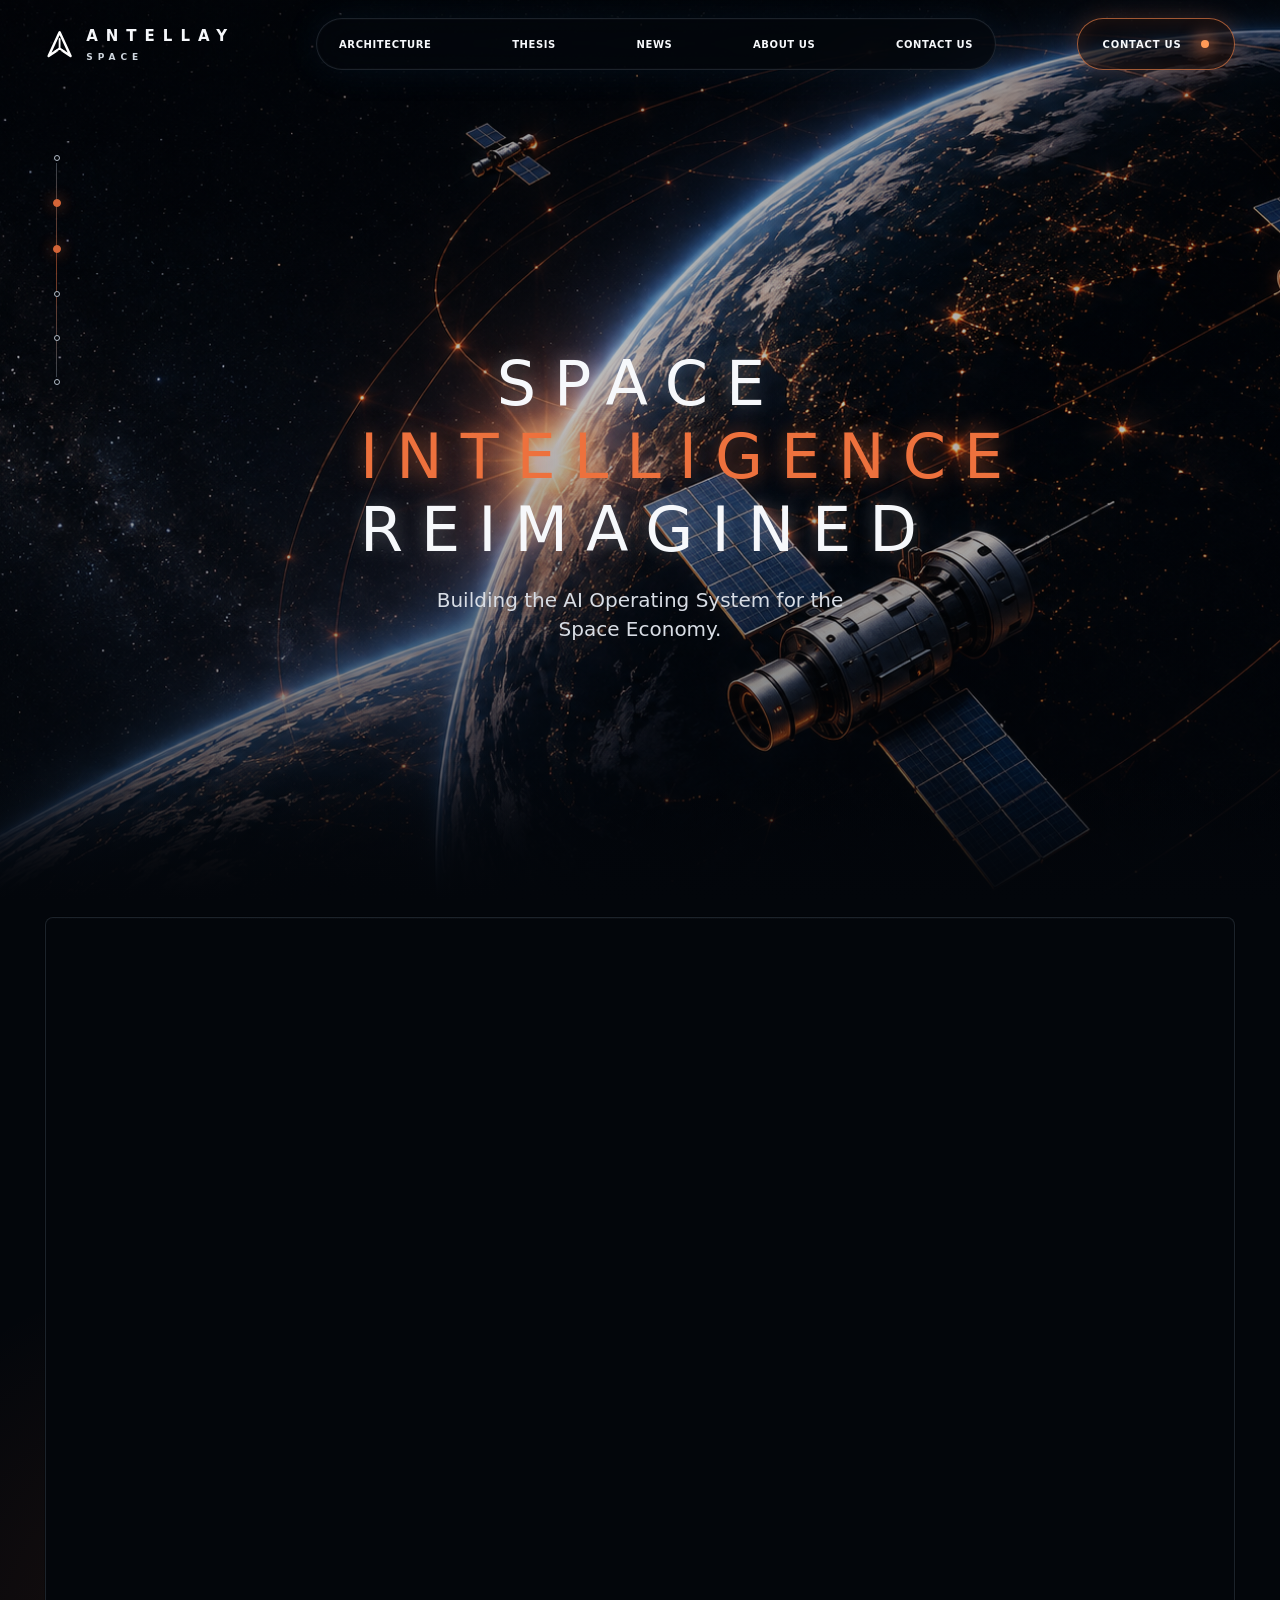
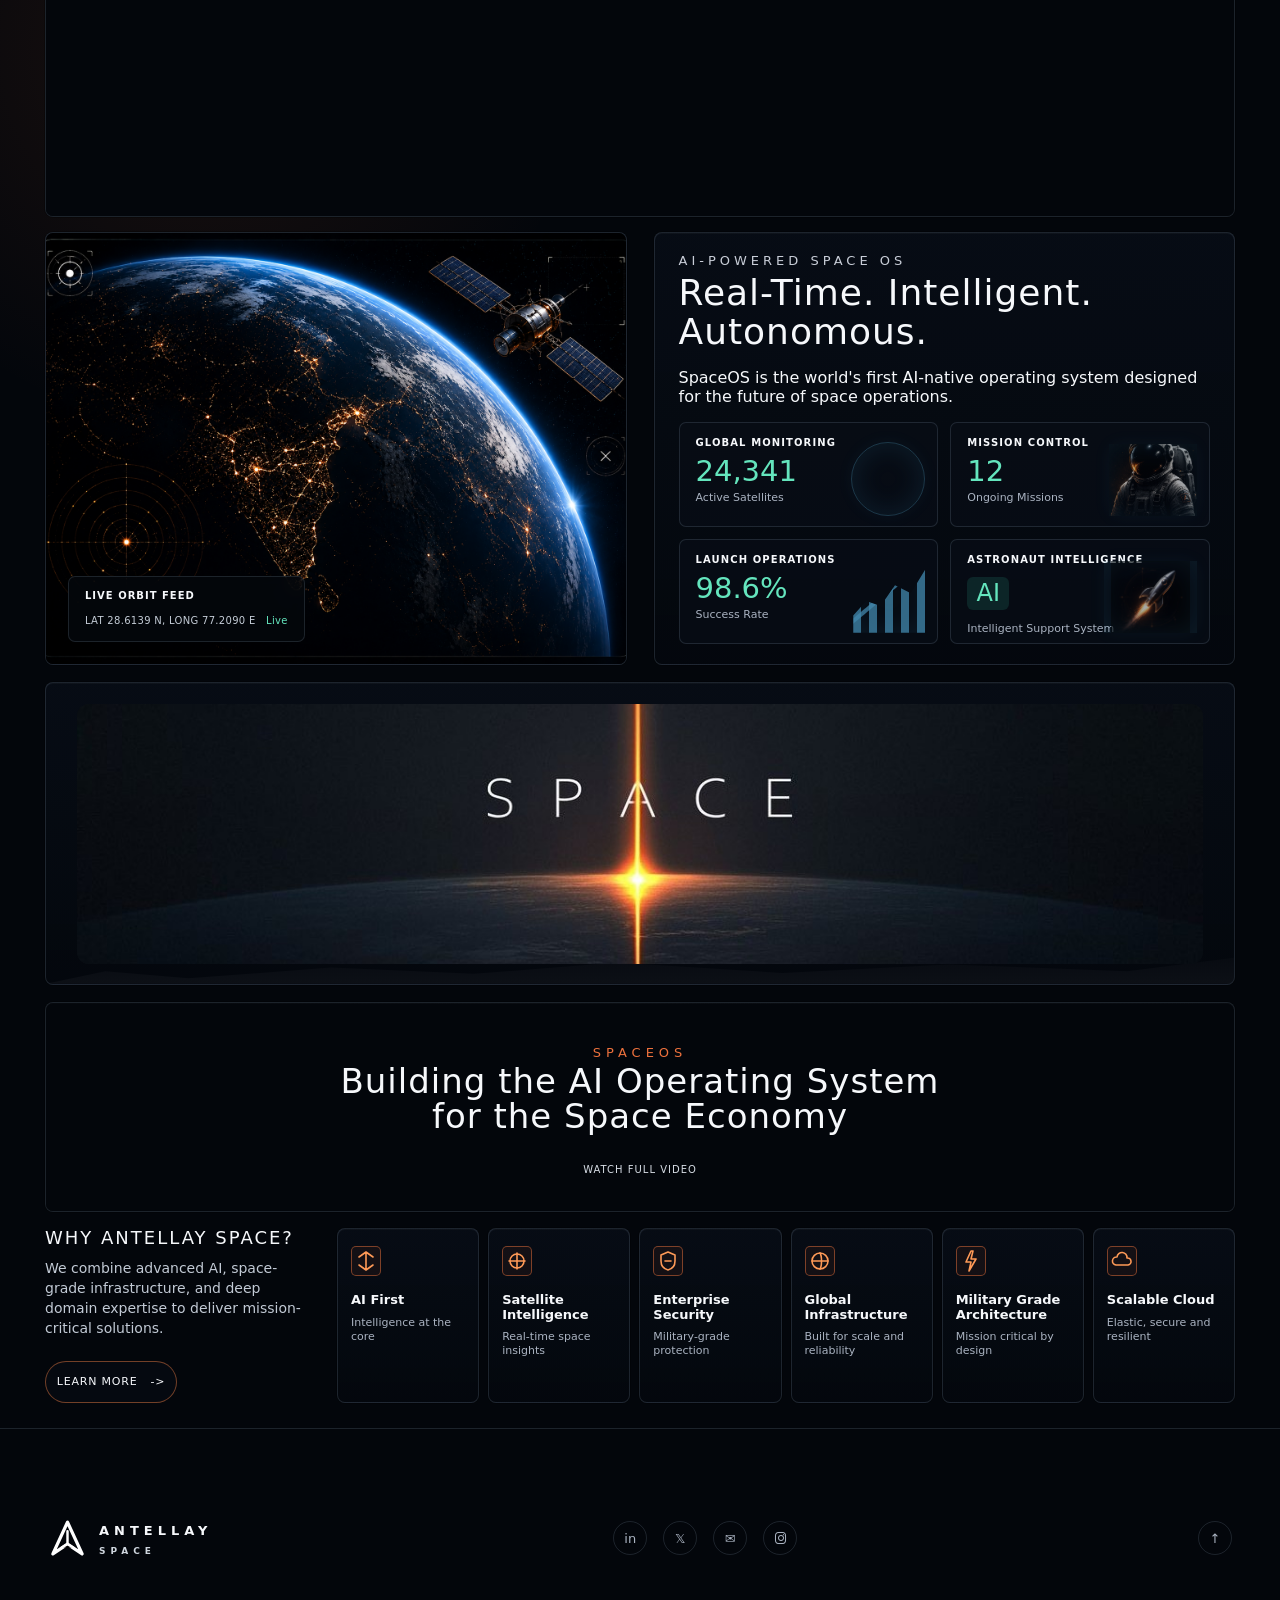
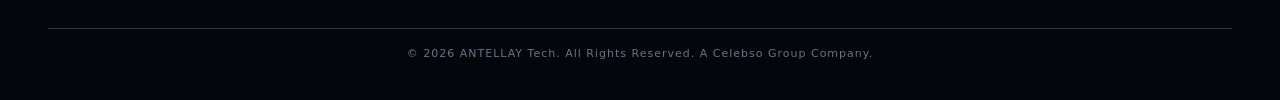
==== commit 57c010c3: "Polish mobile view: hero typography, compact grids, animated mobile menu, smaller video band" ====
--- a/index.html
+++ b/index.html
@@ -5,6 +5,7 @@
   <meta name="viewport" content="width=device-width, initial-scale=1.0">
   <title>Antellay Space</title>
   <link rel="preload" as="image" href="assets/images/ChatGPT Image Aug 6, 2026, 01_37_51 PM.png">
+  <link rel="stylesheet" href="https://cdnjs.cloudflare.com/ajax/libs/font-awesome/6.4.0/css/all.min.css">
   <link rel="stylesheet" href="css/style.css">
   
 </head>
@@ -79,15 +80,7 @@
     </section>
 
     <section class="engine page" id="engine">
-      <div class="section-label">Our Intelligence Engine</div>
-      <div class="engine-steps">
-        <div class="step"><span class="icon"><svg class="svg"><path d="M12 3c4 3 6 7 4 11-1 4-5 6-9 7 1-4 3-8 7-10"/><path d="M8 17 4 21M13 8l3 3"/></svg></span><b>01</b><strong>Observe</strong><p>Collect data from space assets</p></div>
-        <div class="step"><span class="icon"><svg class="svg"><path d="M12 2 5 22h14L12 2Z"/><path d="M12 9v6M9 17h6"/></svg></span><b>02</b><strong>Analyze</strong><p>AI processes and extracts insights</p></div>
-        <div class="step"><span class="icon"><svg class="svg"><path d="M4 16c4-8 12-8 16 0"/><path d="M8 16a4 4 0 0 1 8 0"/><path d="M12 6v3M5 9l2 2M19 9l-2 2"/></svg></span><b>03</b><strong>Predict</strong><p>Predict outcomes with precision</p></div>
-        <div class="step"><span class="icon"><svg class="svg"><path d="M12 3v18M3 12h18"/><path d="m7 7 10 10M17 7 7 17"/><circle cx="12" cy="12" r="3"/></svg></span><b>04</b><strong>Optimize</strong><p>Optimize missions and resources</p></div>
-        <div class="step"><span class="icon"><svg class="svg"><path d="M12 2 7 12l5 10 5-10-5-10Z"/><path d="M8 13h8M10 18h4"/></svg></span><b>05</b><strong>Deploy</strong><p>Deploy with confidence</p></div>
-        <div class="step"><span class="icon"><svg class="svg"><circle cx="10" cy="10" r="5"/><path d="m14 14 6 6M7 10h6M10 7v6"/></svg></span><b>06</b><strong>Automate</strong><p>Autonomous execution</p></div>
-      </div>
+      <div class="engine-image"><img src="assets/images/WhatsApp Image 2026-08-09 at 11.11.39 AM.jpeg" alt="Antellay Space intelligence engine"></div>
     </section>
 
     <section class="video-band page" id="video">
@@ -108,13 +101,6 @@
         </video>
       </div>
     </div>
-
-    <section class="stat-strip page" aria-label="Statistics">
-      <div class="stat-card"><span class="stat-icon"><svg class="svg"><path d="M12 2c4 3 6 7 4 11-1 4-5 6-9 7 1-4 3-8 7-10"/><path d="m7 17-3 3M12 8l4 4"/></svg></span><span class="stat-text"><strong>120+</strong><span>Space Missions<br>Supported</span></span></div>
-      <div class="stat-card"><span class="stat-icon"><svg class="svg"><circle cx="12" cy="12" r="9"/><path d="M3 12h18M12 3c3 3 3 15 0 18M12 3c-3 3-3 15 0 18"/></svg></span><span class="stat-text"><strong>18</strong><span>Countries<br>Served</span></span></div>
-      <div class="stat-card"><span class="stat-icon"><svg class="svg"><path d="M9 4a4 4 0 0 0-3 7 4 4 0 0 0 2 7"/><path d="M15 4a4 4 0 0 1 3 7 4 4 0 0 1-2 7"/><path d="M12 4v16M8 12h8"/></svg></span><span class="stat-text"><strong>50+</strong><span>AI Models<br>Deployed</span></span></div>
-      <div class="stat-card"><span class="stat-icon"><svg class="svg"><path d="M12 3 4 7v6c0 5 3 8 8 9 5-1 8-4 8-9V7l-8-4Z"/><path d="m8 12 3 3 5-6"/></svg></span><span class="stat-text"><strong>99.98%</strong><span>System<br>Reliability</span></span></div>
-    </section>
 
     <section class="why page" id="why">
       <div class="why-orbit">
@@ -138,20 +124,21 @@
   </main>
 
   <footer class="page" id="contact">
+    <video class="footer-video" autoplay muted loop playsinline src="assets/videos/WhatsApp Video 2026-08-11 at 12.12.58 PM.mp4"></video>
     <div class="footer-top">
       <a class="brand" href="index.html">
         <svg class="mark" viewBox="0 0 48 48" aria-hidden="true"><path d="M24 4 6 43l18-12 18 12L24 4Z" fill="none" stroke="#fff" stroke-width="4" stroke-linejoin="round"/><path d="M24 15v16M17 35l7-4 7 4" stroke="#fff" stroke-width="3" stroke-linecap="round"/></svg>
         <span><span class="brand-name">ANTELLAY</span><span class="brand-sub">SPACE</span></span>
       </a>
       <div class="socials">
-        <a href="#" aria-label="LinkedIn">in</a>
+        <a href="https://www.linkedin.com/company/a-n-t-e-l-l-a-y-space/posts/?feedView=all" target="_blank" aria-label="LinkedIn">in</a>
         <a href="#" aria-label="Twitter">&#120143;</a>
         <a href="#" aria-label="Mail">&#9993;</a>
-        <a href="#" aria-label="Instagram">@</a>
+        <a href="https://www.instagram.com/antellay.tech?igsh=NDBoa3NoMjZ2Ynk3" target="_blank" aria-label="Instagram"><i class="fa-brands fa-instagram"></i></a>
       </div>
       <a href="#hero" class="to-top" aria-label="Back to top">&#8593;</a>
     </div>
-    <div class="copyright">&copy; 2026 ANTELLAY SPACE. All Rights Reserved.</div>
+    <div class="copyright">&copy; 2026 ANTELLAY Tech. All Rights Reserved. A Celebso Group Company.</div>
   </footer>
   <script src="js/main.js"></script>
 </body>
--- a/css/style.css
+++ b/css/style.css
@@ -185,26 +185,57 @@
       width: calc(100% - 44px);
       background: rgba(6, 8, 13, .96);
       border: 1px solid var(--line);
-      border-radius: 12px;
-      padding: 16px 20px;
+      border-radius: 16px;
+      padding: 12px;
       flex-direction: column;
       gap: 4px;
       z-index: 14;
       backdrop-filter: blur(18px);
+      box-shadow: 0 24px 60px rgba(0, 0, 0, .55);
+      transform-origin: top center;
+    }
+    .mobile-menu.open {
+      animation: menuIn .3s cubic-bezier(.2, .7, .2, 1);
+    }
+    @keyframes menuIn {
+      from {
+        opacity: 0;
+        transform: translate(-50%, -12px) scale(.98);
+      }
+      to {
+        opacity: 1;
+        transform: translate(-50%, 0) scale(1);
+      }
     }
     .mobile-menu a {
-      padding: 12px 14px;
-      border-radius: 8px;
-      font-size: 11px;
+      padding: 14px 16px;
+      border-radius: 10px;
+      font-size: 12px;
       font-weight: 700;
       text-transform: uppercase;
       letter-spacing: 1.5px;
       color: #fff;
-      transition: background .25s ease, color .25s ease;
+      display: flex;
+      align-items: center;
+      justify-content: space-between;
+      transition: background .25s ease, color .25s ease, padding-left .25s ease;
+    }
+    .mobile-menu a::after {
+      content: "";
+      width: 6px;
+      height: 6px;
+      border-radius: 50%;
+      border: 1px solid rgba(255, 137, 77, .55);
+      transition: background .25s ease, box-shadow .25s ease;
     }
     .mobile-menu a:hover, .mobile-menu a.active {
       background: rgba(255, 137, 77, .12);
       color: var(--orange2);
+      padding-left: 20px;
+    }
+    .mobile-menu a:hover::after, .mobile-menu a.active::after {
+      background: var(--orange2);
+      box-shadow: 0 0 12px rgba(255, 137, 77, .7);
     }
     .hero {
       min-height: 100vh;
@@ -217,7 +248,7 @@
     .hero-bg {
       position: absolute;
       inset: 0 calc(50% - 50vw - 90px);
-      background:        linear-gradient(180deg, rgba(3,6,11,.42) 0%, rgba(3,6,11,.26) 45%, rgba(3,6,11,.62) 100%),        url("../assets/images/ChatGPT Image Aug 11, 2026, 09_44_19 AM.png") center center / cover no-repeat;
+      background:        linear-gradient(180deg, rgba(3,6,11,.42) 0%, rgba(3,6,11,.26) 45%, rgba(3,6,11,.62) 100%),        url("../assets/images/ChatGPT Image Aug 6, 2026, 01_37_51 PM.png") center center / cover no-repeat;
       z-index: -2;
       will-change: transform;
       animation: heroShrink 14s ease-in-out infinite alternate;
@@ -537,6 +568,20 @@
       clip-path: polygon(0 100%, 5% 72%, 12% 88%, 24% 64%, 36% 78%, 48% 53%, 62% 76%, 76% 57%, 91% 72%, 100% 42%, 100% 100%);
       opacity: .65;
     }
+    .engine-image {
+      position: relative;
+      z-index: 1;
+      border-radius: 12px;
+      overflow: hidden;
+      background: #0a0e14;
+    }
+    .engine-image img {
+      display: block;
+      width: 100%;
+      height: 260px;
+      object-fit: cover;
+      object-position: top;
+    }
     .section-label {
       margin-bottom: 18px;
       color: #ccd3dc;
@@ -611,6 +656,9 @@
       text-align: center;
       background: #03060b;
     }
+    #capabilities.video-band {
+      min-height: 100vh;
+    }
     .video-band video {
       position: absolute;
       inset: 0;
@@ -853,16 +901,42 @@
     }
     footer {
       border-top: 1px solid var(--line);
-      padding: 26px 0 24px;
+      padding: 90px 0 40px;
       display: flex;
       flex-direction: column;
-      gap: 22px;
+      gap: 70px;
+      position: relative;
+      overflow: hidden;
+    }
+    .footer-video {
+      position: absolute;
+      inset: 0;
+      width: 100%;
+      height: 100%;
+      object-fit: cover;
+      opacity: 0.35;
+      z-index: 0;
     }
     .footer-top {
+      position: relative;
+      z-index: 1;
       display: flex;
       justify-content: space-between;
       align-items: center;
       gap: 30px;
+    }
+    footer.page {
+      width: 100%;
+      max-width: none;
+      margin: 0 auto;
+      padding-left: 24px;
+      padding-right: 24px;
+    }
+    footer.page .footer-top,
+    footer.page .copyright {
+      width: 100%;
+      max-width: min(var(--max), calc(100% - 48px));
+      margin: 0 auto;
     }
     footer .brand {
  margin: 0;
@@ -904,6 +978,8 @@
       transition: color .3s, border-color .3s;
     }
     .copyright {
+      position: relative;
+      z-index: 1;
       border-top: 1px solid rgba(154, 179, 202, .3);
       padding-top: 18px;
       text-align: center;
@@ -1075,7 +1151,7 @@
  min-height: 100vh;
  }
       .hero-bg {
-        background:          linear-gradient(180deg, rgba(3,6,11,.45), rgba(3,6,11,.55)),          url("../assets/images/ChatGPT Image Aug 11, 2026, 09_44_19 AM.png") center center / cover no-repeat;
+        background:          linear-gradient(180deg, rgba(3,6,11,.45), rgba(3,6,11,.55)),          url("../assets/images/ChatGPT Image Aug 6, 2026, 01_37_51 PM.png") center center / cover no-repeat;
       }
       .hero-copy {
  width: 100%;
@@ -1084,13 +1160,17 @@
  display: none;
  }
       h1 {
- font-size: clamp(26px, 7.5vw, 36px);
- letter-spacing: 6px;
+ font-size: clamp(23px, 6.4vw, 34px);
+ letter-spacing: clamp(2px, 1.4vw, 4px);
+ white-space: normal;
  }
       .hero-copy p {
  width: 100%;
- font-size: clamp(15px, 4.5vw, 17px);
- }
+ font-size: clamp(14px, 4vw, 17px);
+ }
+      .hero-copy p {
+        max-width: 300px;
+      }
       .hero-actions {
  flex-direction: column;
  align-items: center;
@@ -1102,8 +1182,26 @@
       .earth-panel, .earth-panel img {
  min-height: 260px;
  }
-      .metric-grid, .engine-steps, .stat-strip, .why-grid, footer {
+      .metric-grid {
+ grid-template-columns: repeat(2, 1fr);
+ gap: 10px;
+ }
+      .engine-steps, .stat-strip, footer {
  grid-template-columns: 1fr;
+ }
+      .why-grid {
+ grid-template-columns: repeat(2, 1fr);
+ gap: 10px;
+ }
+      .why-copy {
+ text-align: center;
+ }
+      .why-copy p {
+ margin-left: auto;
+ margin-right: auto;
+ }
+      .learn {
+ margin: 0 auto;
  }
       .metric {
  height: auto;
@@ -1148,20 +1246,32 @@
  justify-content: center;
  gap: 14px;
  }
+      #capabilities.video-band {
+ min-height: 52vh;
+ }
       .video-modal {
  padding: 12px;
  }
     }
     @media (max-width: 400px) {
       h1 {
- font-size: 26px;
- letter-spacing: 4px;
+ font-size: 22px;
+ letter-spacing: 1.5px;
  }
       .hero-copy p {
- font-size: 15px;
+ font-size: 14px;
  }
       .metric strong {
  font-size: 25px;
  }
+      .metric-grid {
+ gap: 9px;
+ }
+      .why-grid {
+ gap: 9px;
+ }
+      .why-card {
+ padding: 15px 11px;
+ }
     }
   
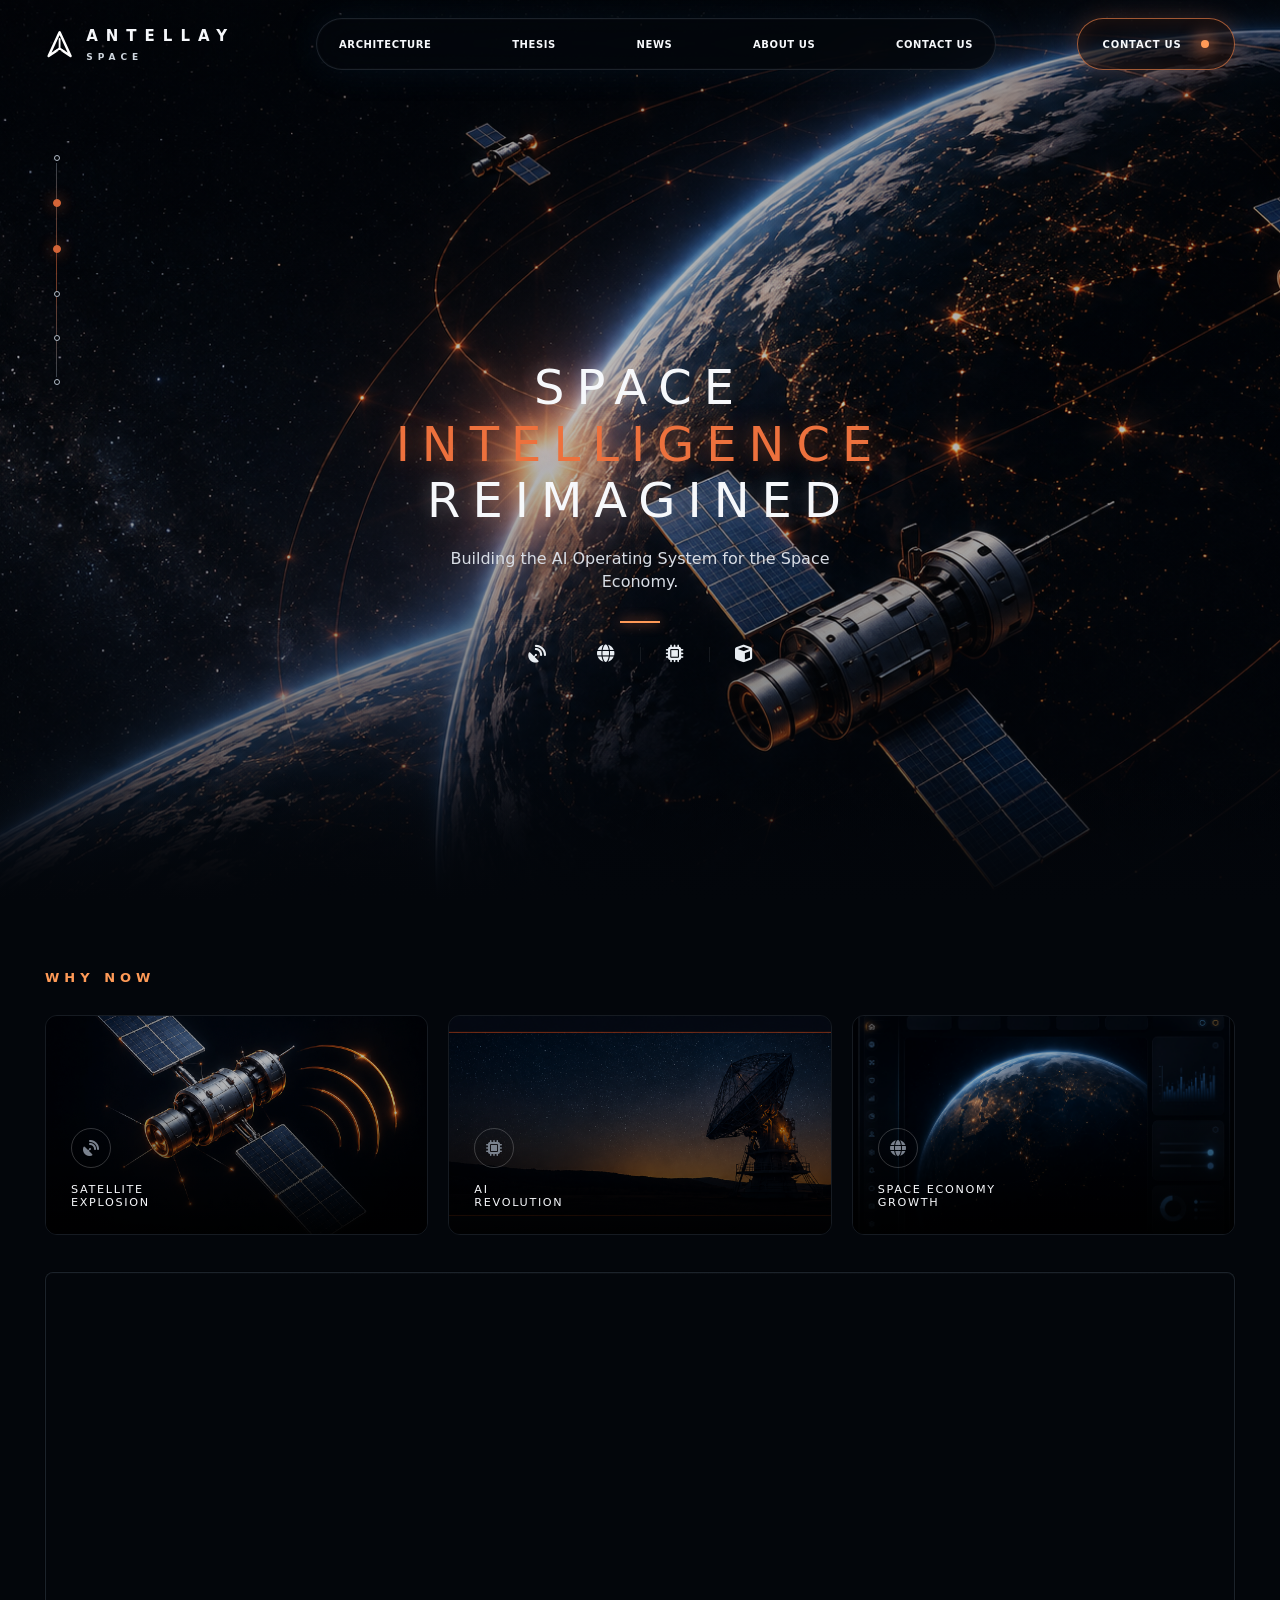
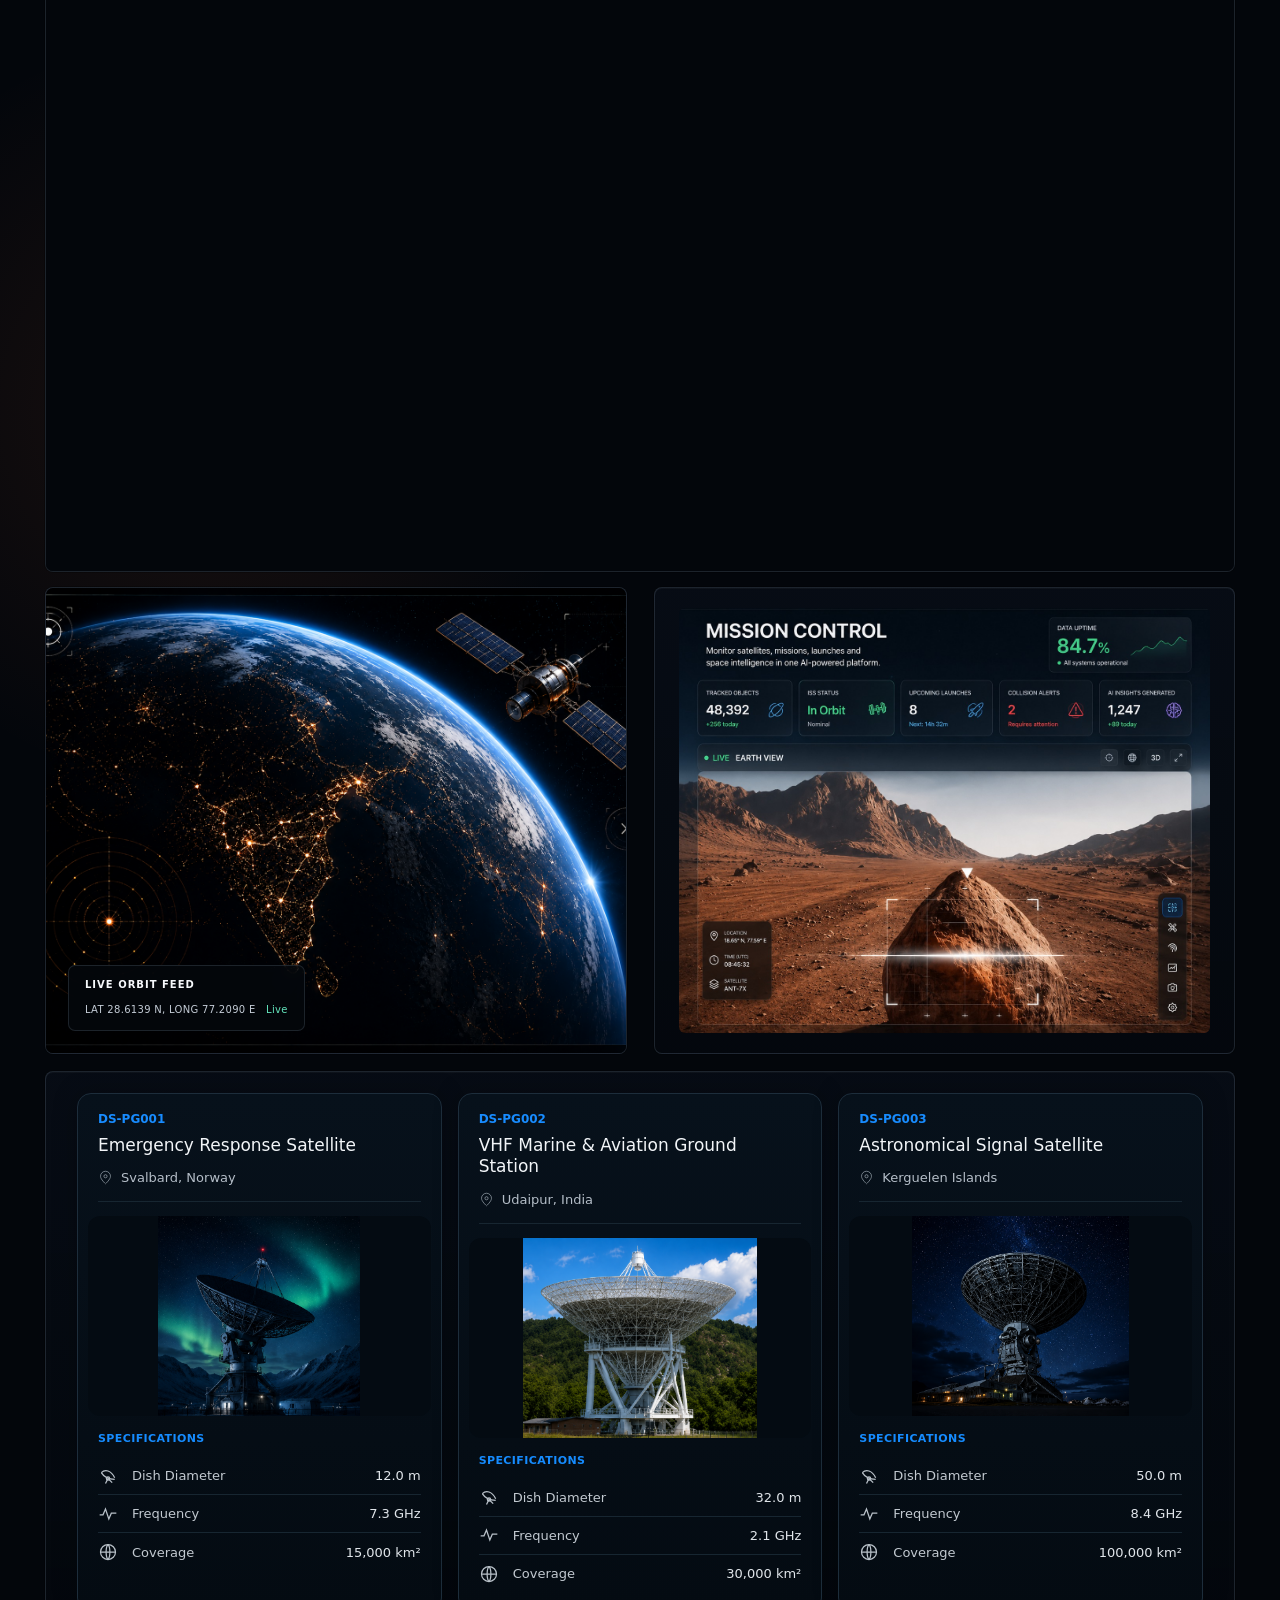
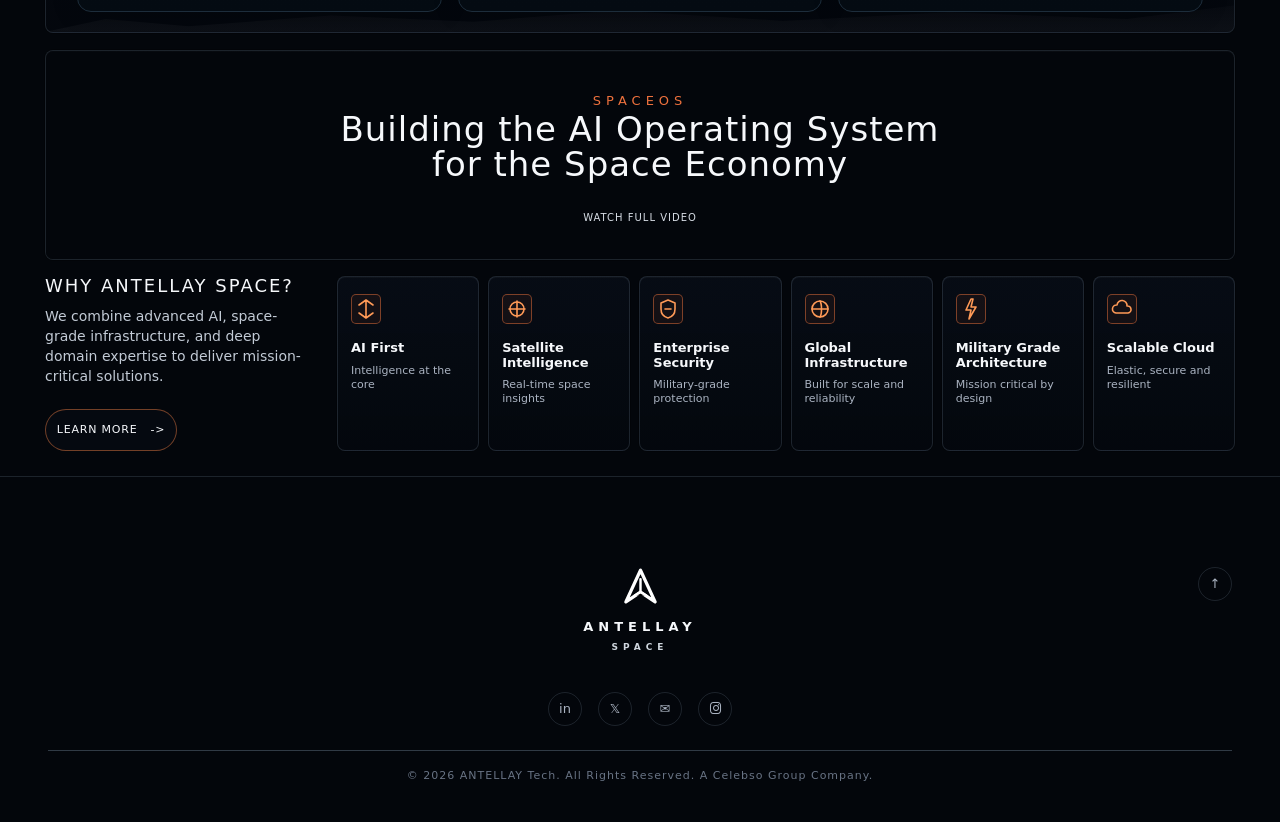
==== commit a6fcb80d: "Update ground station images and site content" ====
--- a/index.html
+++ b/index.html
@@ -49,11 +49,45 @@
       <div class="hero-copy">
         <h1>Space <span>Intelligence</span> Reimagined</h1>
         <p>Building the AI Operating System for the Space Economy.</p>
+        <div class="divider"></div>
+        <div class="hero-icons">
+          <div><i class="fa-solid fa-satellite-dish"></i></div>
+          <div><i class="fa-solid fa-globe"></i></div>
+          <div><i class="fa-solid fa-microchip"></i></div>
+          <div><i class="fa-solid fa-cube"></i></div>
+        </div>
+      </div>
+    </section>
+
+    <section class="why-now page" id="why-now">
+      <span class="eyebrow">Why Now</span>
+      <div class="why-now-grid">
+        <article class="image-card">
+          <img src="assets/images/ChatGPT Image Aug 6, 2026, 02_57_06 PM.png" alt="Satellite explosion">
+          <div class="card-overlay">
+            <div class="overlay-icon"><i class="fa-solid fa-satellite-dish"></i></div>
+            <span>SATELLITE<br>EXPLOSION</span>
+          </div>
+        </article>
+        <article class="image-card">
+          <img src="assets/images/ChatGPT Image Aug 8, 2026, 03_21_21 PM.png" alt="AI revolution">
+          <div class="card-overlay">
+            <div class="overlay-icon"><i class="fa-solid fa-microchip"></i></div>
+            <span>AI<br>REVOLUTION</span>
+          </div>
+        </article>
+        <article class="image-card">
+          <img src="assets/images/ChatGPT Image Aug 9, 2026, 09_04_47 AM.png" alt="Space economy growth">
+          <div class="card-overlay">
+            <div class="overlay-icon"><i class="fa-solid fa-globe"></i></div>
+            <span>SPACE ECONOMY<br>GROWTH</span>
+          </div>
+        </article>
       </div>
     </section>
 
     <section class="video-band page" id="capabilities" aria-label="Capabilities">
-      <video autoplay muted loop playsinline src="assets/videos/WhatsApp Video 2026-08-09 at 11.24.58 AM.mp4" preload="auto"></video>
+      <video autoplay muted loop playsinline disablepictureinpicture src="assets/videos/WhatsApp Video 2026-08-09 at 11.24.58 AM.mp4" preload="auto"></video>
     </section>
 
     <section class="dashboard page" id="spaceos">
@@ -65,26 +99,117 @@
         </div>
       </article>
       <article class="panel copy-panel">
-        <div>
-          <div class="eyebrow">AI-Powered Space OS</div>
-          <h2>Real-Time. Intelligent. Autonomous.</h2>
-          <p>SpaceOS is the world's first AI-native operating system designed for the future of space operations.</p>
-        </div>
-        <div class="metric-grid">
-          <div class="metric"><b>Global Monitoring</b><strong>24,341</strong><small>Active Satellites</small></div>
-          <div class="metric"><b>Mission Control</b><strong>12</strong><small>Ongoing Missions</small></div>
-          <div class="metric"><b>Launch Operations</b><strong>98.6%</strong><small>Success Rate</small></div>
-          <div class="metric"><b>Astronaut Intelligence</b><span class="ai">AI</span><br><small>Intelligent Support System</small></div>
-        </div>
+        <img src="assets/images/WhatsApp Image 2026-08-11 at 9.12.03 PM.jpeg" alt="AI-Powered Space OS">
       </article>
     </section>
 
     <section class="engine page" id="engine">
-      <div class="engine-image"><img src="assets/images/WhatsApp Image 2026-08-09 at 11.11.39 AM.jpeg" alt="Antellay Space intelligence engine"></div>
+      <div class="gs-cards">
+
+        <div class="gs-card">
+          <div class="gs-header">
+            <div class="gs-project-id">DS-PG001</div>
+            <h2 class="gs-title">Emergency Response Satellite</h2>
+            <div class="gs-location">
+              <svg viewBox="0 0 24 24"><path d="M20 10c0 5-8 12-8 12S4 15 4 10a8 8 0 1 1 16 0Z"/><circle cx="12" cy="10" r="2.5"/></svg>
+              <span>Svalbard, Norway</span>
+            </div>
+            <div class="gs-divider"></div>
+          </div>
+          <div class="gs-image">
+            <img src="assets/images/ChatGPT Image Aug 12, 2026, 06_18_16 PM.png" alt="Emergency Response Satellite" class="gs-img">
+          </div>
+          <div class="gs-specs">
+            <div class="gs-spec-title">SPECIFICATIONS</div>
+            <div class="gs-row">
+              <svg class="gs-icon" viewBox="0 0 24 24"><path d="M4 8c3 5 9 8 16 8"/><path d="M4 8c2-2 5-3 8-2 3 1 6 4 8 8"/><path d="M12 15l-3 6"/><path d="M12 15l5 5"/><circle cx="12" cy="15" r="2"/></svg>
+              <span class="gs-name">Dish Diameter</span>
+              <span class="gs-value">12.0 m</span>
+            </div>
+            <div class="gs-row">
+              <svg class="gs-icon" viewBox="0 0 24 24"><polyline points="2,13 6,13 9,6 13,18 16,11 22,11"/></svg>
+              <span class="gs-name">Frequency</span>
+              <span class="gs-value">7.3 GHz</span>
+            </div>
+            <div class="gs-row">
+              <svg class="gs-icon" viewBox="0 0 24 24"><circle cx="12" cy="12" r="9"/><path d="M3 12h18"/><path d="M12 3c3 3 3 15 0 18"/><path d="M12 3c-3 3-3 15 0 18"/></svg>
+              <span class="gs-name">Coverage</span>
+              <span class="gs-value">15,000 km²</span>
+            </div>
+          </div>
+        </div>
+
+        <div class="gs-card">
+          <div class="gs-header">
+            <div class="gs-project-id">DS-PG002</div>
+            <h2 class="gs-title">VHF Marine &amp; Aviation Ground Station</h2>
+            <div class="gs-location">
+              <svg viewBox="0 0 24 24"><path d="M20 10c0 5-8 12-8 12S4 15 4 10a8 8 0 1 1 16 0Z"/><circle cx="12" cy="10" r="2.5"/></svg>
+              <span>Udaipur, India</span>
+            </div>
+            <div class="gs-divider"></div>
+          </div>
+          <div class="gs-image">
+            <img src="assets/images/ChatGPT Image Aug 12, 2026, 06_21_40 PM.png" alt="VHF Marine and Aviation Ground Station" class="gs-img">
+          </div>
+          <div class="gs-specs">
+            <div class="gs-spec-title">SPECIFICATIONS</div>
+            <div class="gs-row">
+              <svg class="gs-icon" viewBox="0 0 24 24"><path d="M4 8c3 5 9 8 16 8"/><path d="M4 8c2-2 5-3 8-2 3 1 6 4 8 8"/><path d="M12 15l-3 6"/><path d="M12 15l5 5"/><circle cx="12" cy="15" r="2"/></svg>
+              <span class="gs-name">Dish Diameter</span>
+              <span class="gs-value">32.0 m</span>
+            </div>
+            <div class="gs-row">
+              <svg class="gs-icon" viewBox="0 0 24 24"><polyline points="2,13 6,13 9,6 13,18 16,11 22,11"/></svg>
+              <span class="gs-name">Frequency</span>
+              <span class="gs-value">2.1 GHz</span>
+            </div>
+            <div class="gs-row">
+              <svg class="gs-icon" viewBox="0 0 24 24"><circle cx="12" cy="12" r="9"/><path d="M3 12h18"/><path d="M12 3c3 3 3 15 0 18"/><path d="M12 3c-3 3-3 15 0 18"/></svg>
+              <span class="gs-name">Coverage</span>
+              <span class="gs-value">30,000 km²</span>
+            </div>
+          </div>
+        </div>
+
+        <div class="gs-card">
+          <div class="gs-header">
+            <div class="gs-project-id">DS-PG003</div>
+            <h2 class="gs-title">Astronomical Signal Satellite</h2>
+            <div class="gs-location">
+              <svg viewBox="0 0 24 24"><path d="M20 10c0 5-8 12-8 12S4 15 4 10a8 8 0 1 1 16 0Z"/><circle cx="12" cy="10" r="2.5"/></svg>
+              <span>Kerguelen Islands</span>
+            </div>
+            <div class="gs-divider"></div>
+          </div>
+          <div class="gs-image">
+            <img src="assets/images/ChatGPT Image Aug 12, 2026, 06_22_54 PM.png" alt="Astronomical Signal Satellite" class="gs-img">
+          </div>
+          <div class="gs-specs">
+            <div class="gs-spec-title">SPECIFICATIONS</div>
+            <div class="gs-row">
+              <svg class="gs-icon" viewBox="0 0 24 24"><path d="M4 8c3 5 9 8 16 8"/><path d="M4 8c2-2 5-3 8-2 3 1 6 4 8 8"/><path d="M12 15l-3 6"/><path d="M12 15l5 5"/><circle cx="12" cy="15" r="2"/></svg>
+              <span class="gs-name">Dish Diameter</span>
+              <span class="gs-value">50.0 m</span>
+            </div>
+            <div class="gs-row">
+              <svg class="gs-icon" viewBox="0 0 24 24"><polyline points="2,13 6,13 9,6 13,18 16,11 22,11"/></svg>
+              <span class="gs-name">Frequency</span>
+              <span class="gs-value">8.4 GHz</span>
+            </div>
+            <div class="gs-row">
+              <svg class="gs-icon" viewBox="0 0 24 24"><circle cx="12" cy="12" r="9"/><path d="M3 12h18"/><path d="M12 3c3 3 3 15 0 18"/><path d="M12 3c-3 3-3 15 0 18"/></svg>
+              <span class="gs-name">Coverage</span>
+              <span class="gs-value">100,000 km²</span>
+            </div>
+          </div>
+        </div>
+
+      </div>
     </section>
 
     <section class="video-band page" id="video">
-      <video autoplay muted loop playsinline src="assets/videos/WhatsApp Video 2026-08-09 at 11.51.44 AM.mp4" preload="auto"></video>
+      <video autoplay muted loop playsinline disablepictureinpicture src="assets/videos/WhatsApp Video 2026-08-09 at 11.51.44 AM.mp4" preload="auto"></video>
       <div class="video-copy">
         <div class="eyebrow">SpaceOS</div>
         <h2>Building the AI Operating System for the Space Economy</h2>
@@ -104,8 +229,8 @@
 
     <section class="why page" id="why">
       <div class="why-orbit">
-        <video autoplay muted playsinline src="assets/videos/Video Project 2.mp4" preload="auto"></video>
-        <video class="alt" muted playsinline src="assets/videos/Video Project 2.mp4" preload="auto"></video>
+        <video autoplay muted playsinline disablepictureinpicture src="assets/videos/Video Project 2.mp4" preload="auto"></video>
+        <video class="alt" muted playsinline disablepictureinpicture src="assets/videos/Video Project 2.mp4" preload="auto"></video>
       </div>
       <div class="why-copy">
         <h2>Why Antellay Space?</h2>
@@ -124,17 +249,19 @@
   </main>
 
   <footer class="page" id="contact">
-    <video class="footer-video" autoplay muted loop playsinline src="assets/videos/WhatsApp Video 2026-08-11 at 12.12.58 PM.mp4"></video>
+    <video class="footer-video" autoplay muted loop playsinline disablepictureinpicture src="assets/videos/WhatsApp Video 2026-08-11 at 12.12.58 PM.mp4"></video>
     <div class="footer-top">
-      <a class="brand" href="index.html">
-        <svg class="mark" viewBox="0 0 48 48" aria-hidden="true"><path d="M24 4 6 43l18-12 18 12L24 4Z" fill="none" stroke="#fff" stroke-width="4" stroke-linejoin="round"/><path d="M24 15v16M17 35l7-4 7 4" stroke="#fff" stroke-width="3" stroke-linecap="round"/></svg>
-        <span><span class="brand-name">ANTELLAY</span><span class="brand-sub">SPACE</span></span>
-      </a>
-      <div class="socials">
-        <a href="https://www.linkedin.com/company/a-n-t-e-l-l-a-y-space/posts/?feedView=all" target="_blank" aria-label="LinkedIn">in</a>
-        <a href="#" aria-label="Twitter">&#120143;</a>
-        <a href="#" aria-label="Mail">&#9993;</a>
-        <a href="https://www.instagram.com/antellay.tech?igsh=NDBoa3NoMjZ2Ynk3" target="_blank" aria-label="Instagram"><i class="fa-brands fa-instagram"></i></a>
+      <div class="footer-center">
+        <a class="brand" href="index.html">
+          <svg class="mark" viewBox="0 0 48 48" aria-hidden="true"><path d="M24 4 6 43l18-12 18 12L24 4Z" fill="none" stroke="#fff" stroke-width="4" stroke-linejoin="round"/><path d="M24 15v16M17 35l7-4 7 4" stroke="#fff" stroke-width="3" stroke-linecap="round"/></svg>
+          <span><span class="brand-name">ANTELLAY</span><span class="brand-sub">SPACE</span></span>
+        </a>
+        <div class="socials">
+          <a href="https://www.linkedin.com/company/a-n-t-e-l-l-a-y-space/posts/?feedView=all" target="_blank" aria-label="LinkedIn">in</a>
+          <a href="#" aria-label="Twitter">&#120143;</a>
+          <a href="#" aria-label="Mail">&#9993;</a>
+          <a href="https://www.instagram.com/antellay.tech?igsh=NDBoa3NoMjZ2Ynk3" target="_blank" aria-label="Instagram"><i class="fa-brands fa-instagram"></i></a>
+        </div>
       </div>
       <a href="#hero" class="to-top" aria-label="Back to top">&#8593;</a>
     </div>
--- a/css/style.css
+++ b/css/style.css
@@ -305,9 +305,9 @@
     h1 {
       margin: 0;
       font-weight: 400;
-      font-size: clamp(42px, 5.1vw, 62px);
+      font-size: clamp(34px, 4vw, 48px);
       line-height: 1.18;
-      letter-spacing: 18px;
+      letter-spacing: 12px;
       text-transform: uppercase;
       text-shadow: 0 0 18px rgba(255,255,255,.28);
     }
@@ -319,17 +319,56 @@
     .hero-copy p {
       width: 100%;
       max-width: 460px;
-      margin: 20px auto 31px;
+      margin: 18px auto 28px;
       color: #d8dde5;
-      font-size: 20px;
+      font-size: 16px;
       line-height: 1.45;
       font-weight: 300;
     }
+    .hero-copy .divider {
+      width: 40px;
+      height: 2px;
+      background: var(--orange2);
+      margin: 20px auto 22px;
+      box-shadow: 0 0 12px var(--orange);
+    }
     .hero-actions {
       display: flex;
       gap: 23px;
       align-items: center;
       justify-content: center;
+    }
+    .hero-icons {
+      display: flex;
+      gap: 25px;
+      color: #e8edf2;
+      font-size: 1.1rem;
+      margin-top: 10px;
+      justify-content: center;
+      align-items: center;
+    }
+    .hero-icons div {
+      display: flex;
+      align-items: center;
+    }
+    .hero-icons div:not(:last-child)::after {
+      content: '';
+      display: inline-block;
+      width: 1px;
+      height: 15px;
+      background: rgba(255, 255, 255, 0.08);
+      margin-left: 25px;
+    }
+    .hero-icons i {
+      display: inline-block;
+      animation: floatIcon 3.2s ease-in-out infinite;
+    }
+    .hero-icons div:nth-child(2) i { animation-delay: .4s; }
+    .hero-icons div:nth-child(3) i { animation-delay: .8s; }
+    .hero-icons div:nth-child(4) i { animation-delay: 1.2s; }
+    @keyframes floatIcon {
+      0%, 100% { transform: translateY(0); }
+      50% { transform: translateY(-8px); }
     }
     .cta {
       min-width: 210px;
@@ -453,12 +492,86 @@
       flex-direction: column;
       justify-content: space-between;
     }
+    .copy-panel img {
+      width: 100%;
+      height: 100%;
+      min-height: 350px;
+      object-fit: cover;
+      display: block;
+      border-radius: 6px;
+      animation: slowZoom 18s ease-in-out infinite alternate;
+    }
     .eyebrow {
       color: #c9ced8;
       text-transform: uppercase;
       letter-spacing: 4px;
       font-size: 13px;
       font-weight: 500;
+    }
+    .why-now {
+      padding: 70px 0 20px;
+    }
+    .why-now .eyebrow {
+      color: var(--orange2);
+      font-size: 13px;
+      font-weight: 700;
+      letter-spacing: 5px;
+      margin-bottom: 30px;
+      display: block;
+    }
+    .why-now-grid {
+      display: grid;
+      grid-template-columns: repeat(3, 1fr);
+      gap: 20px;
+    }
+    .image-card {
+      position: relative;
+      height: 220px;
+      border-radius: 12px;
+      border: 1px solid rgba(22, 27, 34, 1);
+      overflow: hidden;
+      transition: transform .4s ease, border-color .4s ease;
+    }
+    .image-card:hover {
+      transform: translateY(-8px) scale(1.02);
+      border-color: rgba(255, 154, 87, .5);
+    }
+    .image-card img {
+      width: 100%;
+      height: 100%;
+      object-fit: cover;
+      opacity: 0.7;
+      transition: transform .6s ease, opacity .4s ease;
+    }
+    .image-card:hover img {
+      transform: scale(1.08);
+      opacity: 0.95;
+    }
+    .card-overlay {
+      position: absolute;
+      bottom: 0;
+      left: 0;
+      right: 0;
+      padding: 25px;
+      background: linear-gradient(to top, rgba(0,0,0,0.9) 0%, transparent 100%);
+      display: flex;
+      flex-direction: column;
+      gap: 15px;
+    }
+    .overlay-icon {
+      width: 40px;
+      height: 40px;
+      border-radius: 50%;
+      border: 1px solid rgba(255,255,255,0.2);
+      display: flex;
+      align-items: center;
+      justify-content: center;
+      color: #7a828e;
+    }
+    .card-overlay span {
+      font-size: 0.7rem;
+      letter-spacing: 0.15em;
+      text-transform: uppercase;
     }
     h2 {
       margin: 6px 0 6px;
@@ -557,6 +670,107 @@
       overflow: hidden;
       position: relative;
     }
+    .gs-cards {
+      position: relative;
+      z-index: 1;
+      display: grid;
+      grid-template-columns: repeat(3, 1fr);
+      gap: 16px;
+    }
+    .gs-card {
+      background: linear-gradient(180deg, #07111b 0%, #040b12 100%);
+      border: 1px solid #1d2d3b;
+      border-radius: 14px;
+      overflow: hidden;
+      box-shadow: 0 0 25px rgba(0, 0, 0, .25);
+    }
+    .gs-header {
+      padding: 18px 20px 14px;
+    }
+    .gs-project-id {
+      color: #188cff;
+      font-size: 12px;
+      font-weight: 600;
+      margin-bottom: 9px;
+    }
+    .gs-title {
+      color: #f2f5f8;
+      font-size: 17px;
+      font-weight: 500;
+      line-height: 1.25;
+      margin-bottom: 14px;
+      letter-spacing: 0;
+    }
+    .gs-location {
+      display: flex;
+      align-items: center;
+      gap: 8px;
+      color: #b5bec8;
+      font-size: 13px;
+    }
+    .gs-location svg {
+      width: 15px;
+      height: 15px;
+      stroke: #aeb8c2;
+      fill: none;
+    }
+    .gs-divider {
+      height: 1px;
+      background: #172631;
+      margin-top: 16px;
+    }
+    .gs-image {
+      width: 100%;
+      height: 200px;
+      overflow: hidden;
+      padding: 0 10px;
+    }
+    .gs-img {
+      width: 100%;
+      height: 100%;
+      object-fit: contain;
+      display: block;
+      border-radius: 12px;
+      background: #040b12;
+    }
+    .gs-specs {
+      padding: 16px 20px 18px;
+    }
+    .gs-spec-title {
+      color: #168cff;
+      font-size: 11px;
+      font-weight: 600;
+      letter-spacing: .4px;
+      margin-bottom: 12px;
+    }
+    .gs-row {
+      display: grid;
+      grid-template-columns: 26px 1fr auto;
+      align-items: center;
+      min-height: 38px;
+      border-bottom: 1px solid #172631;
+      gap: 8px;
+    }
+    .gs-row:last-child {
+      border-bottom: none;
+    }
+    .gs-icon {
+      width: 20px;
+      height: 20px;
+      stroke: #b8c0c8;
+      stroke-width: 1.5;
+      fill: none;
+    }
+    .gs-name {
+      color: #c2c9d0;
+      font-size: 13px;
+    }
+    .gs-value {
+      color: #e0e5ea;
+      font-size: 13px;
+      text-align: right;
+      white-space: nowrap;
+    }
     .engine:after {
       content: "";
       position: absolute;
@@ -578,7 +792,7 @@
     .engine-image img {
       display: block;
       width: 100%;
-      height: 260px;
+      height: 480px;
       object-fit: cover;
       object-position: top;
     }
@@ -904,7 +1118,7 @@
       padding: 90px 0 40px;
       display: flex;
       flex-direction: column;
-      gap: 70px;
+      gap: 24px;
       position: relative;
       overflow: hidden;
     }
@@ -917,13 +1131,34 @@
       opacity: 0.35;
       z-index: 0;
     }
+    video::-webkit-media-controls-picture-in-picture-button {
+      display: none !important;
+    }
     .footer-top {
       position: relative;
       z-index: 1;
-      display: flex;
-      justify-content: space-between;
-      align-items: center;
+      display: grid;
+      grid-template-columns: 1fr auto 1fr;
+      align-items: start;
+      justify-items: center;
       gap: 30px;
+    }
+    .footer-center {
+      grid-column: 2;
+      display: flex;
+      flex-direction: column;
+      align-items: center;
+      gap: 40px;
+    }
+    .footer-center .brand {
+      order: 1;
+    }
+    .footer-center .socials {
+      order: 2;
+    }
+    .footer-top .to-top {
+      grid-column: 3;
+      justify-self: end;
     }
     footer.page {
       width: 100%;
@@ -940,6 +1175,10 @@
     }
     footer .brand {
  margin: 0;
+ flex-direction: column;
+ align-items: center;
+ gap: 10px;
+ text-align: center;
  }
     footer .brand-name {
  font-size: 13px;
@@ -1160,13 +1399,21 @@
  display: none;
  }
       h1 {
- font-size: clamp(23px, 6.4vw, 34px);
+ font-size: clamp(19px, 5.4vw, 28px);
  letter-spacing: clamp(2px, 1.4vw, 4px);
  white-space: normal;
  }
       .hero-copy p {
  width: 100%;
- font-size: clamp(14px, 4vw, 17px);
+ font-size: clamp(13px, 3.6vw, 15px);
+ }
+      .hero-icons {
+ font-size: 0.95rem;
+ gap: 18px;
+ flex-wrap: wrap;
+ }
+      .hero-icons div:not(:last-child)::after {
+ margin-left: 18px;
  }
       .hero-copy p {
         max-width: 300px;
@@ -1186,12 +1433,29 @@
  grid-template-columns: repeat(2, 1fr);
  gap: 10px;
  }
-      .engine-steps, .stat-strip, footer {
+       .engine-steps, .stat-strip, footer {
  grid-template-columns: 1fr;
  }
-      .why-grid {
+      .gs-cards {
+ grid-template-columns: 1fr;
+ gap: 14px;
+ }
+      .gs-image {
+ height: 220px;
+ }
+       .why-grid {
  grid-template-columns: repeat(2, 1fr);
  gap: 10px;
+ }
+      .why-now {
+ padding: 40px 0 10px;
+ }
+      .why-now-grid {
+ grid-template-columns: 1fr;
+ gap: 15px;
+ }
+      .image-card {
+ height: 180px;
  }
       .why-copy {
  text-align: center;
@@ -1242,9 +1506,19 @@
  gap: 18px;
  }
       .footer-top {
- flex-wrap: wrap;
- justify-content: center;
+ grid-template-columns: 1fr;
+ justify-items: center;
  gap: 14px;
+ }
+      .footer-center {
+ grid-column: auto;
+ }
+      .footer-top .to-top {
+ grid-column: auto;
+ }
+      .footer-top .socials,
+      .footer-top .to-top {
+ justify-self: center;
  }
       #capabilities.video-band {
  min-height: 52vh;
@@ -1255,11 +1529,11 @@
     }
     @media (max-width: 400px) {
       h1 {
- font-size: 22px;
+ font-size: 18px;
  letter-spacing: 1.5px;
  }
       .hero-copy p {
- font-size: 14px;
+ font-size: 13px;
  }
       .metric strong {
  font-size: 25px;
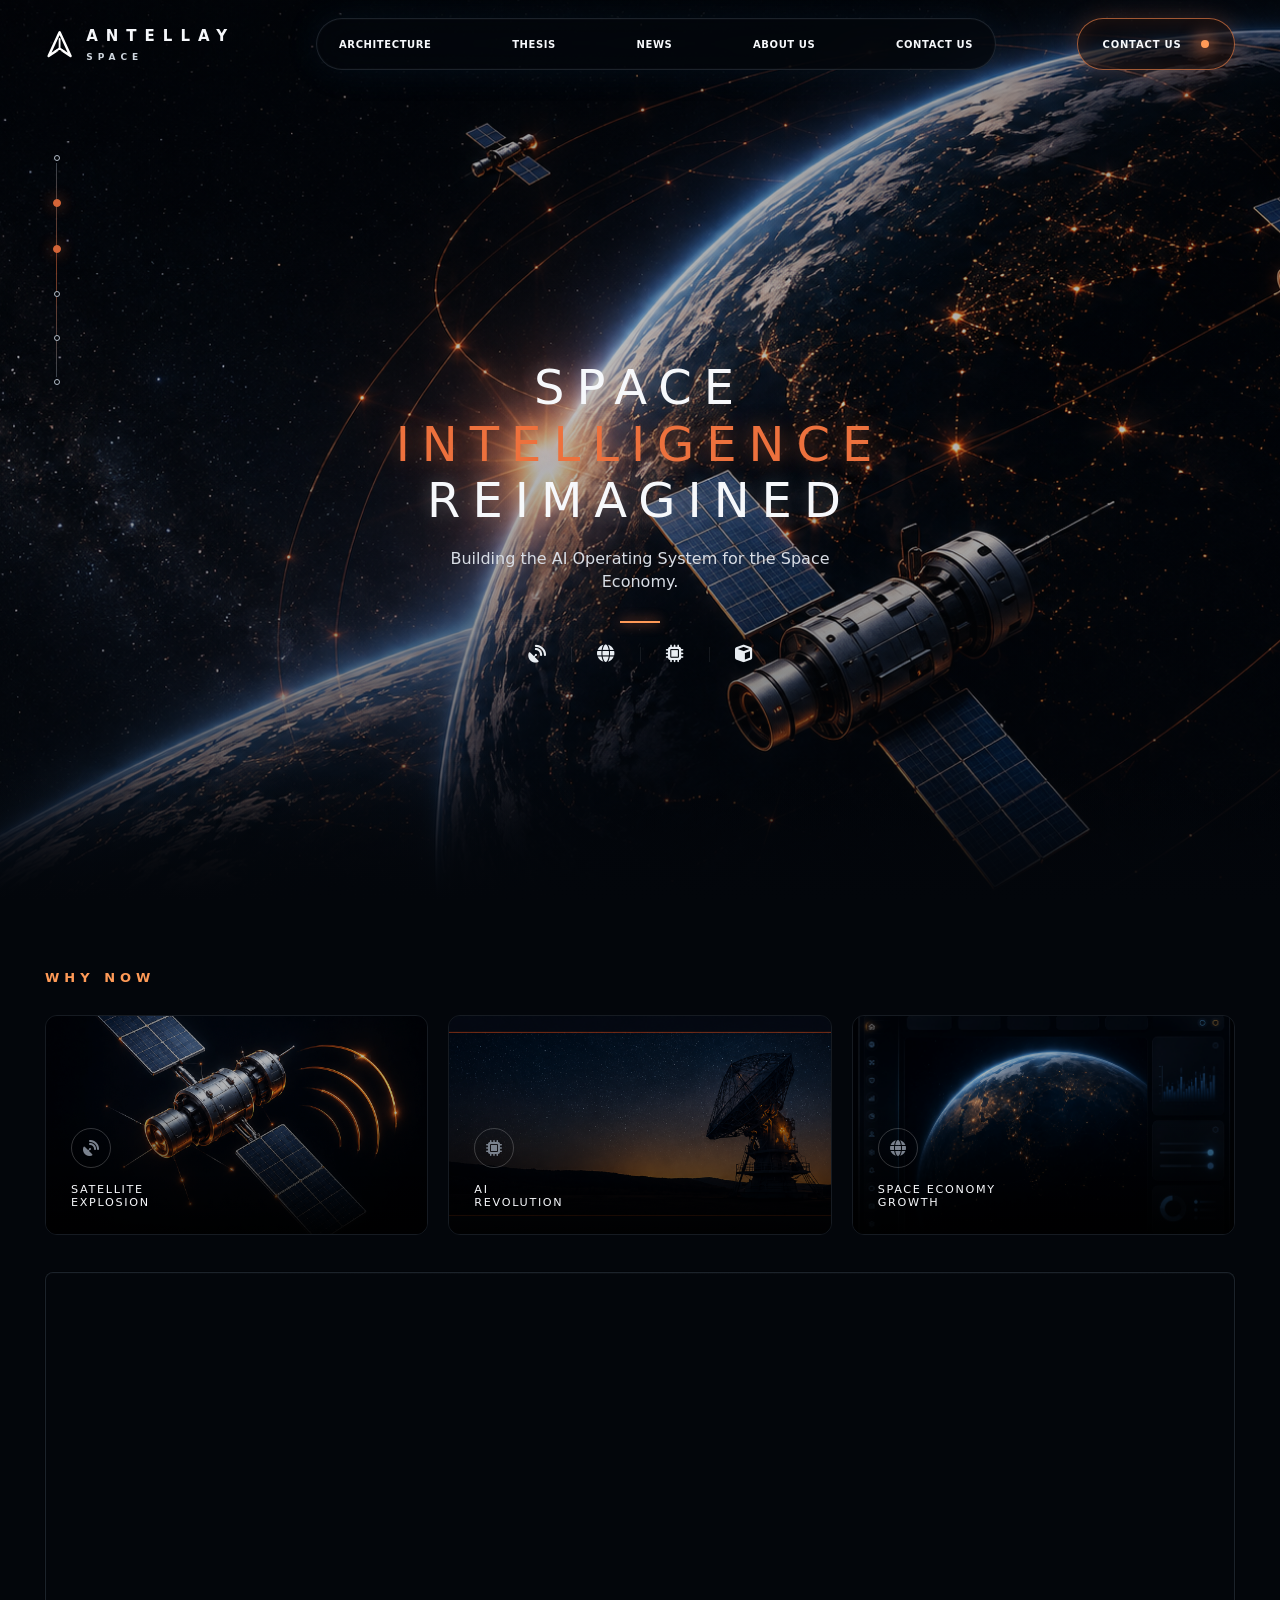
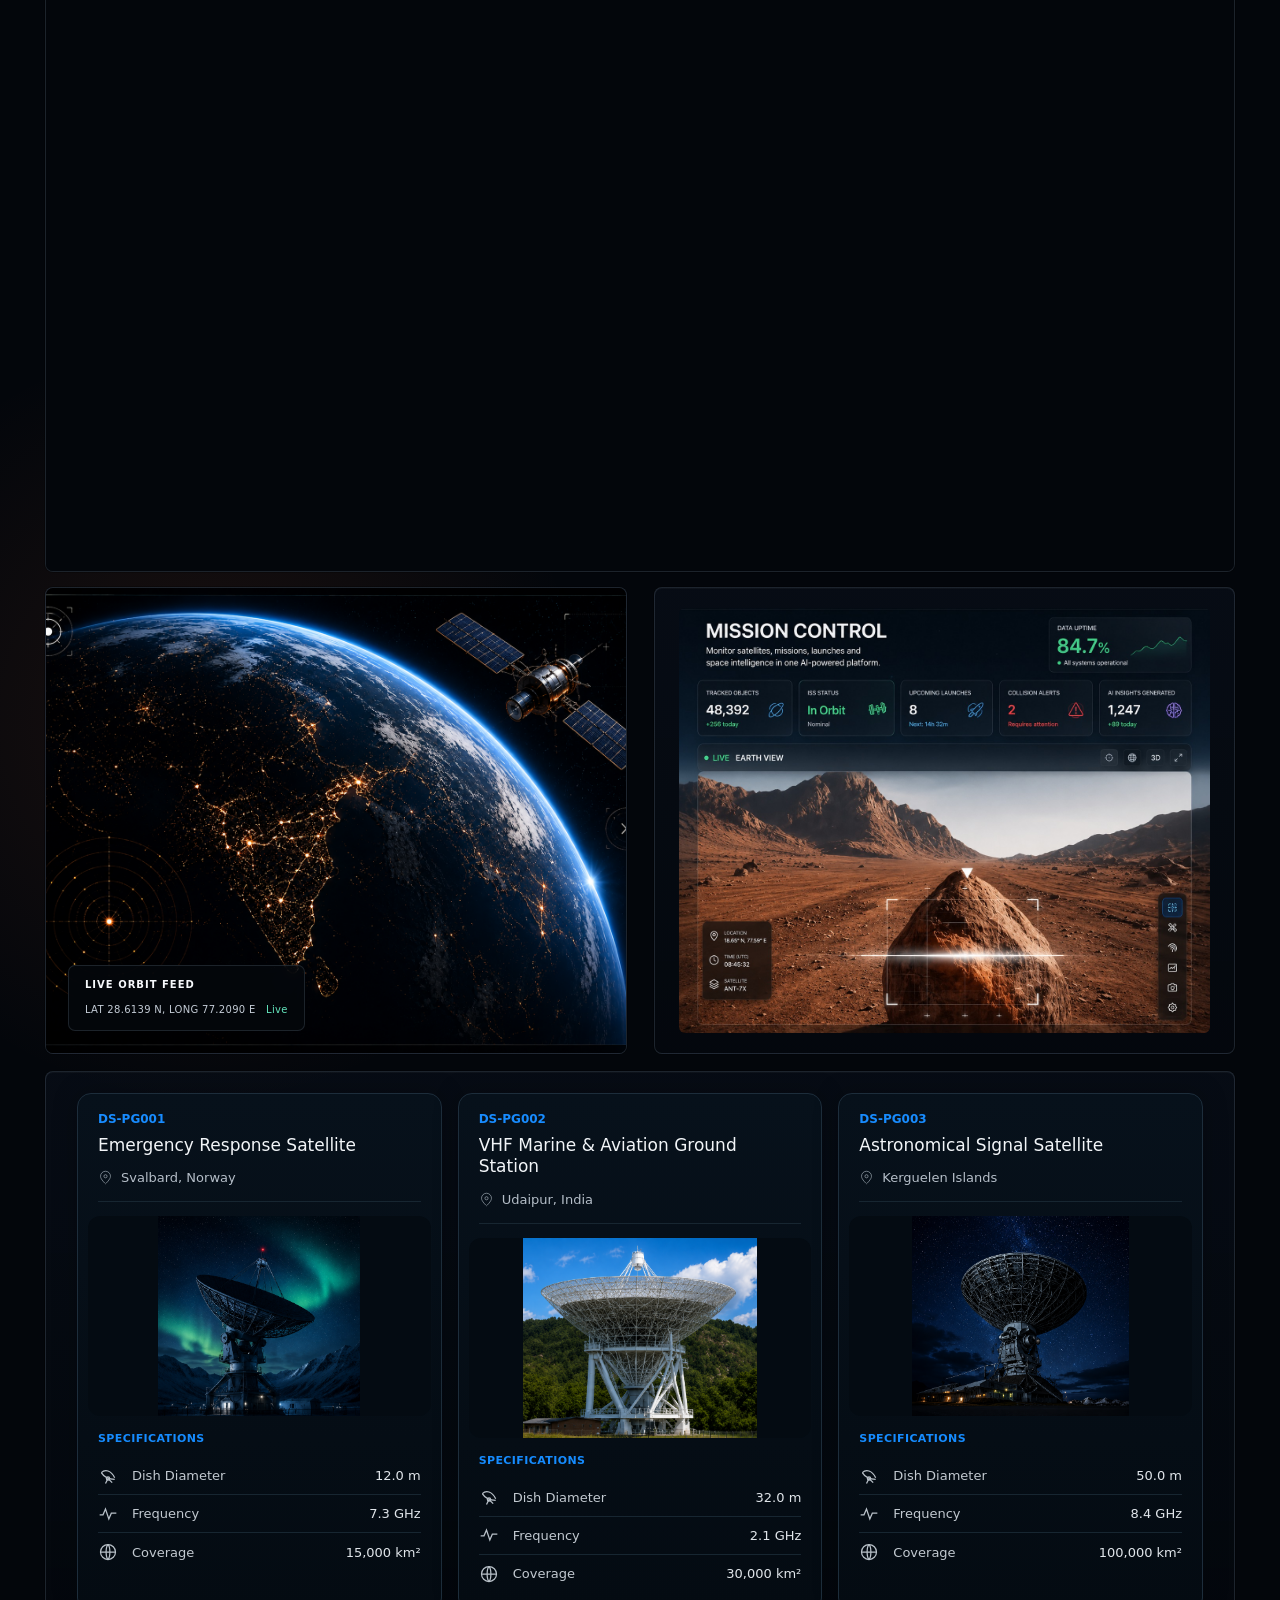
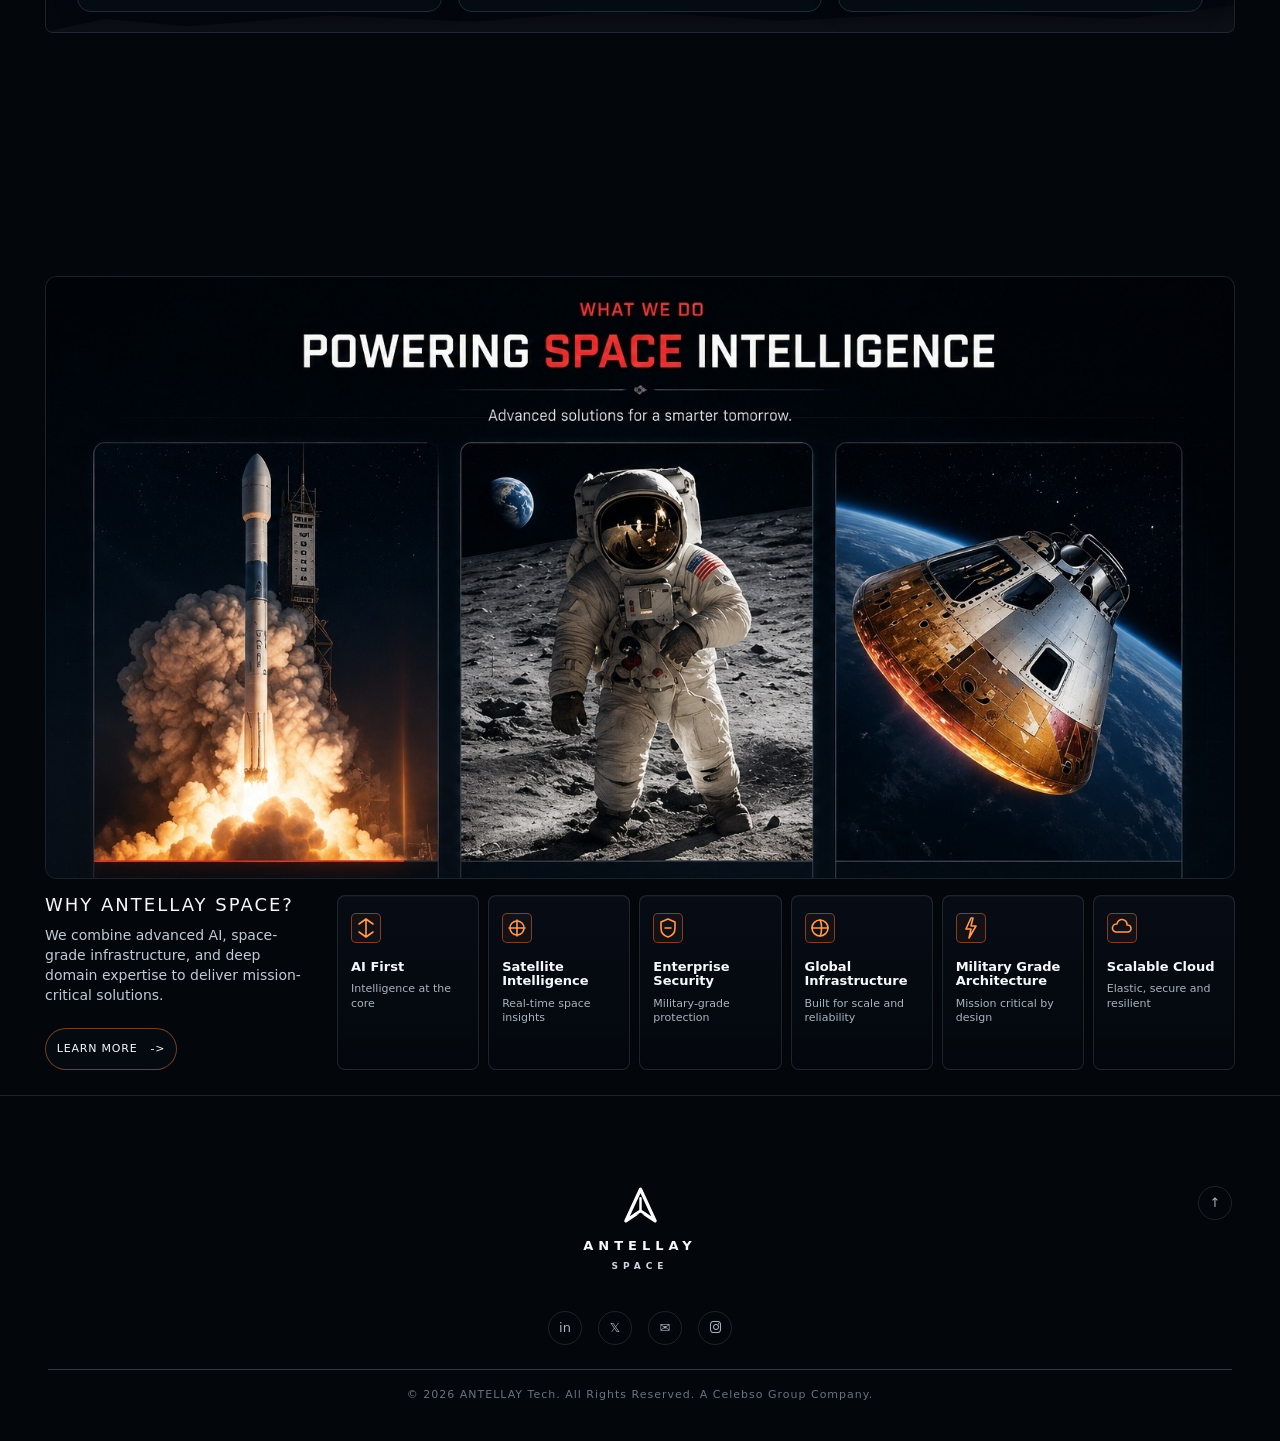
==== commit f6395b07: "Add SpaceOS showcase image between SpaceOS and Why Antellay sections" ====
--- a/index.html
+++ b/index.html
@@ -227,6 +227,10 @@
       </div>
     </div>
 
+    <section class="showcase" id="showcase" aria-label="SpaceOS showcase">
+      <img src="assets/images/WhatsApp Image 2026-08-12 at 9.53.19 PM.jpeg" alt="SpaceOS - Building the AI Operating System for the Space Economy">
+    </section>
+
     <section class="why page" id="why">
       <div class="why-orbit">
         <video autoplay muted playsinline disablepictureinpicture src="assets/videos/Video Project 2.mp4" preload="auto"></video>
--- a/css/style.css
+++ b/css/style.css
@@ -916,6 +916,20 @@
       background: transparent;
       padding: 0;
     }
+    .showcase {
+      position: relative;
+      margin: 16px auto 0;
+      width: min(var(--max), calc(100% - 48px));
+      overflow: hidden;
+      border: 1px solid var(--line);
+      border-radius: 12px;
+      background: #03060b;
+    }
+    .showcase img {
+      width: 100%;
+      height: auto;
+      display: block;
+    }
     .video-modal {
       position: fixed;
       inset: 0;
@@ -1521,8 +1535,8 @@
  justify-self: center;
  }
       #capabilities.video-band {
- min-height: 52vh;
- }
+  min-height: 52vh;
+  }
       .video-modal {
  padding: 12px;
  }
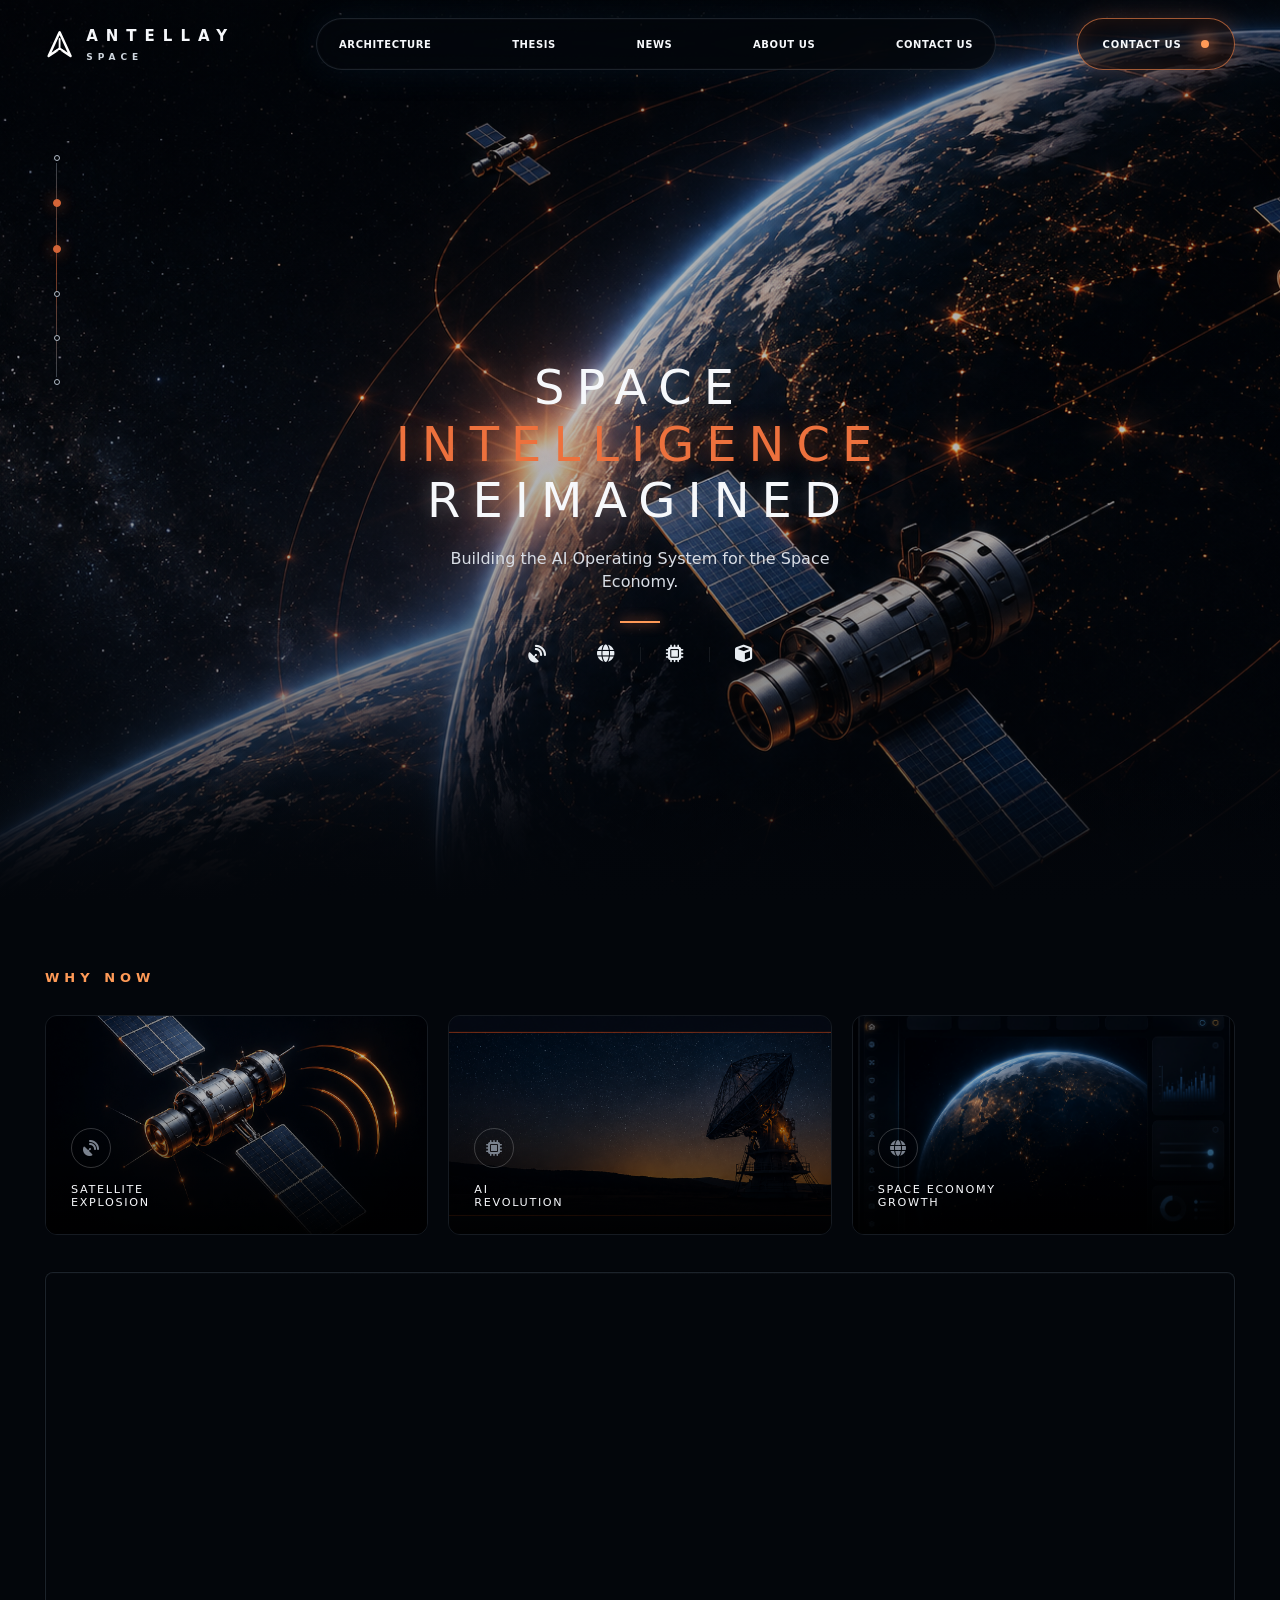
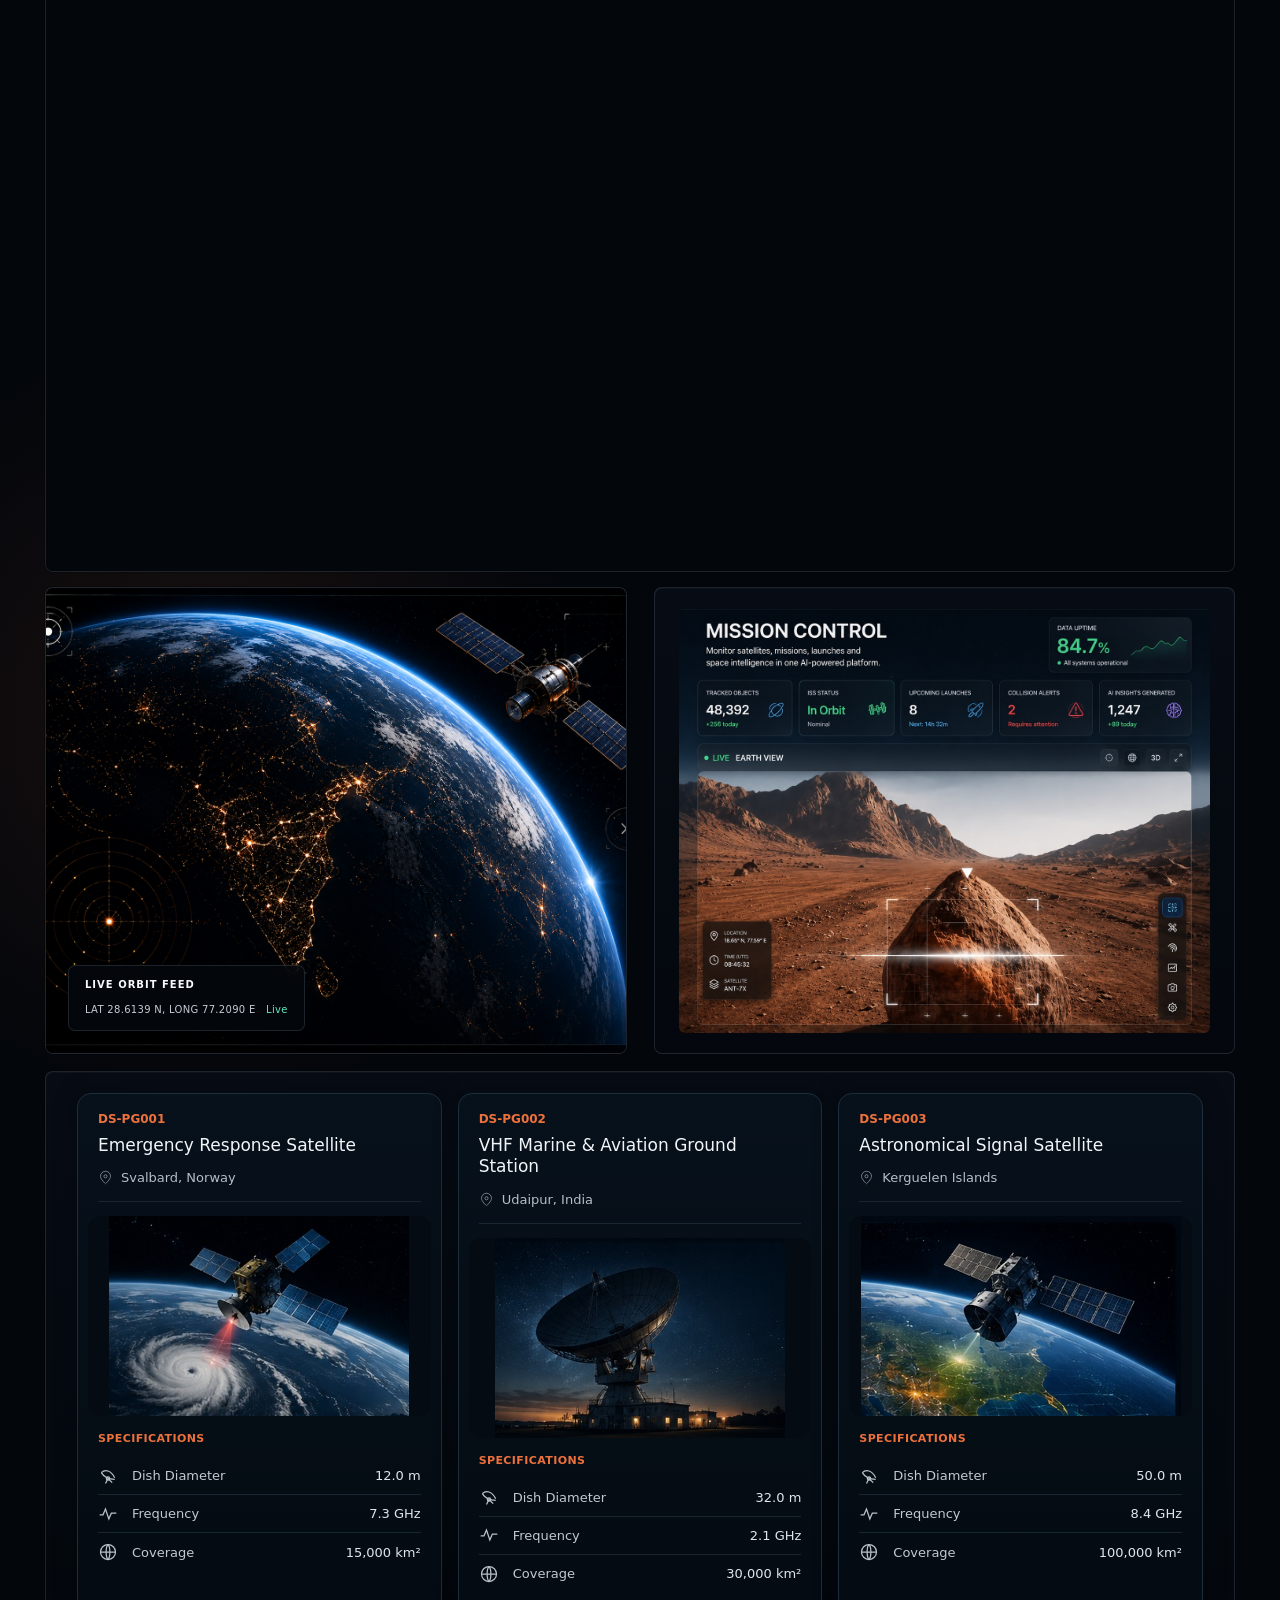
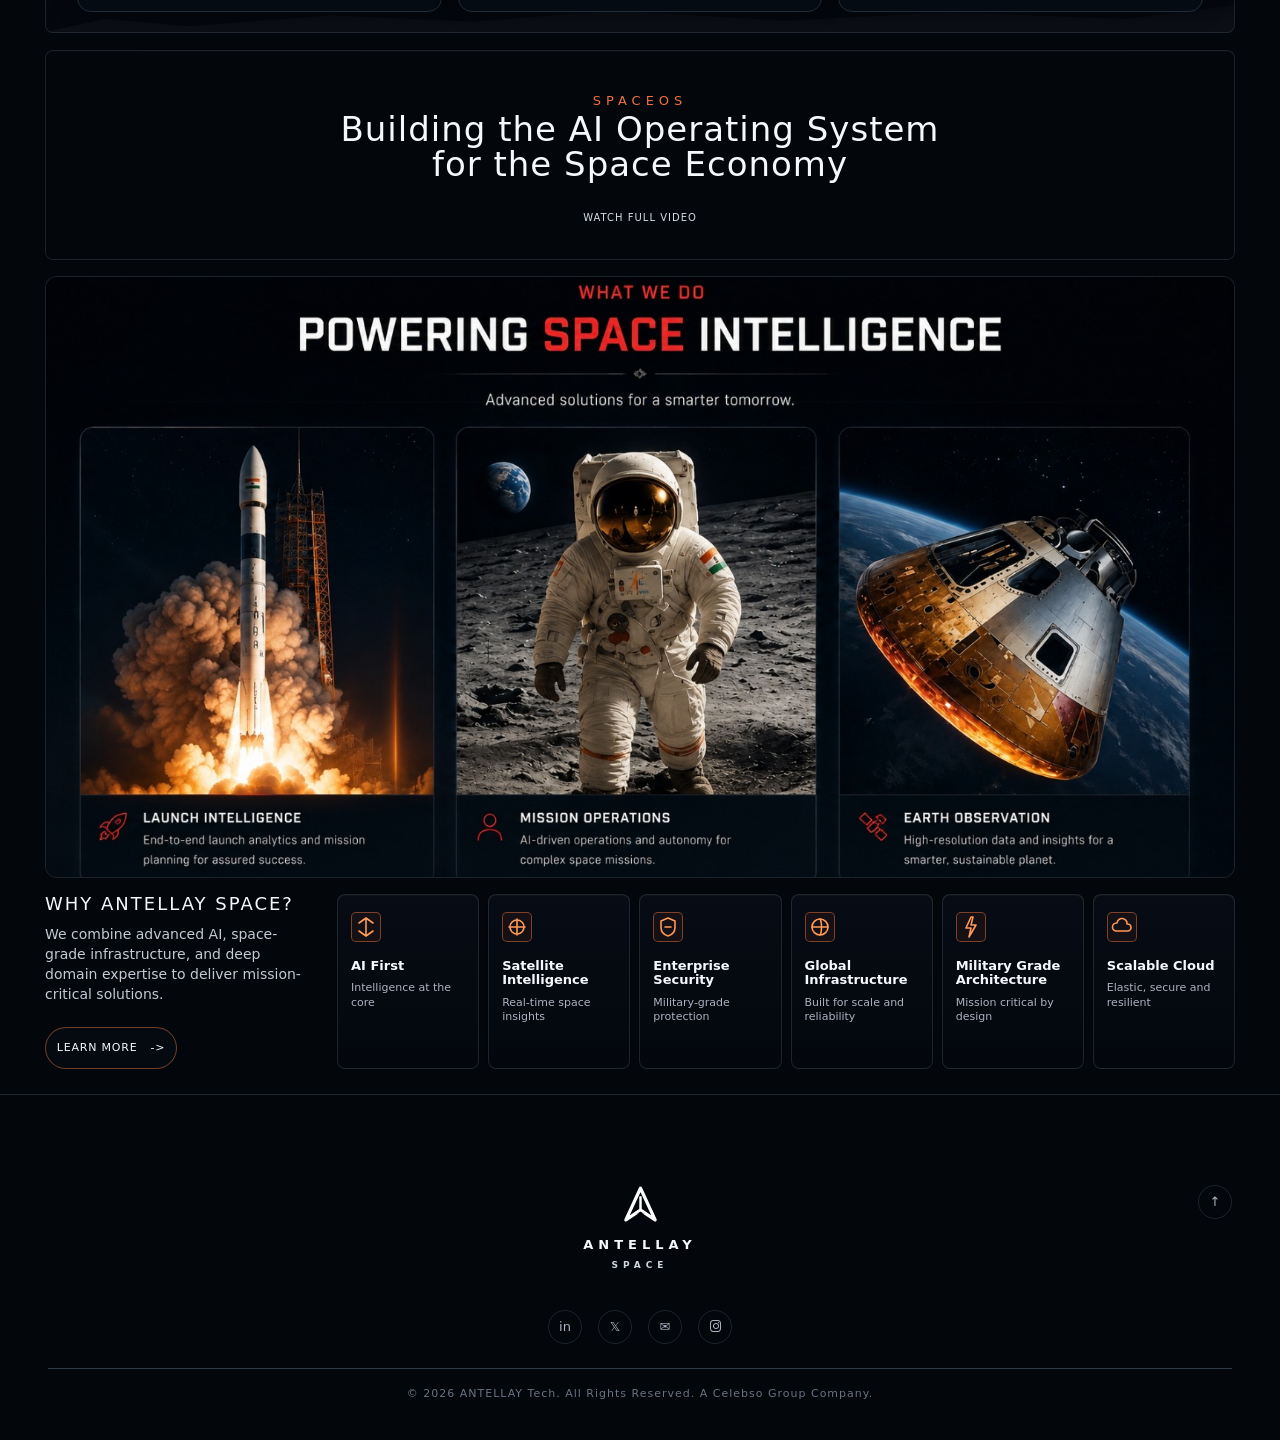
==== commit 0cf6580b: "Update ground station images, showcase image and orange text colors" ====
--- a/index.html
+++ b/index.html
@@ -117,7 +117,7 @@
             <div class="gs-divider"></div>
           </div>
           <div class="gs-image">
-            <img src="assets/images/ChatGPT Image Aug 12, 2026, 06_18_16 PM.png" alt="Emergency Response Satellite" class="gs-img">
+            <img src="assets/images/Screenshot 2026-08-13 085548.png" alt="Emergency Response Satellite" class="gs-img">
           </div>
           <div class="gs-specs">
             <div class="gs-spec-title">SPECIFICATIONS</div>
@@ -150,7 +150,7 @@
             <div class="gs-divider"></div>
           </div>
           <div class="gs-image">
-            <img src="assets/images/ChatGPT Image Aug 12, 2026, 06_21_40 PM.png" alt="VHF Marine and Aviation Ground Station" class="gs-img">
+            <img src="assets/images/Screenshot 2026-08-13 085555.png" alt="VHF Marine and Aviation Ground Station" class="gs-img">
           </div>
           <div class="gs-specs">
             <div class="gs-spec-title">SPECIFICATIONS</div>
@@ -183,7 +183,7 @@
             <div class="gs-divider"></div>
           </div>
           <div class="gs-image">
-            <img src="assets/images/ChatGPT Image Aug 12, 2026, 06_22_54 PM.png" alt="Astronomical Signal Satellite" class="gs-img">
+            <img src="assets/images/Screenshot 2026-08-13 085605.png" alt="Astronomical Signal Satellite" class="gs-img">
           </div>
           <div class="gs-specs">
             <div class="gs-spec-title">SPECIFICATIONS</div>
@@ -228,7 +228,7 @@
     </div>
 
     <section class="showcase" id="showcase" aria-label="SpaceOS showcase">
-      <img src="assets/images/WhatsApp Image 2026-08-12 at 9.53.19 PM.jpeg" alt="SpaceOS - Building the AI Operating System for the Space Economy">
+      <img src="assets/images/WhatsApp Image 2026-08-12 at 11.30.43 PM.jpeg" alt="SpaceOS - Building the AI Operating System for the Space Economy">
     </section>
 
     <section class="why page" id="why">
--- a/css/style.css
+++ b/css/style.css
@@ -688,7 +688,7 @@
       padding: 18px 20px 14px;
     }
     .gs-project-id {
-      color: #188cff;
+      color: var(--orange);
       font-size: 12px;
       font-weight: 600;
       margin-bottom: 9px;
@@ -737,7 +737,7 @@
       padding: 16px 20px 18px;
     }
     .gs-spec-title {
-      color: #168cff;
+      color: var(--orange);
       font-size: 11px;
       font-weight: 600;
       letter-spacing: .4px;
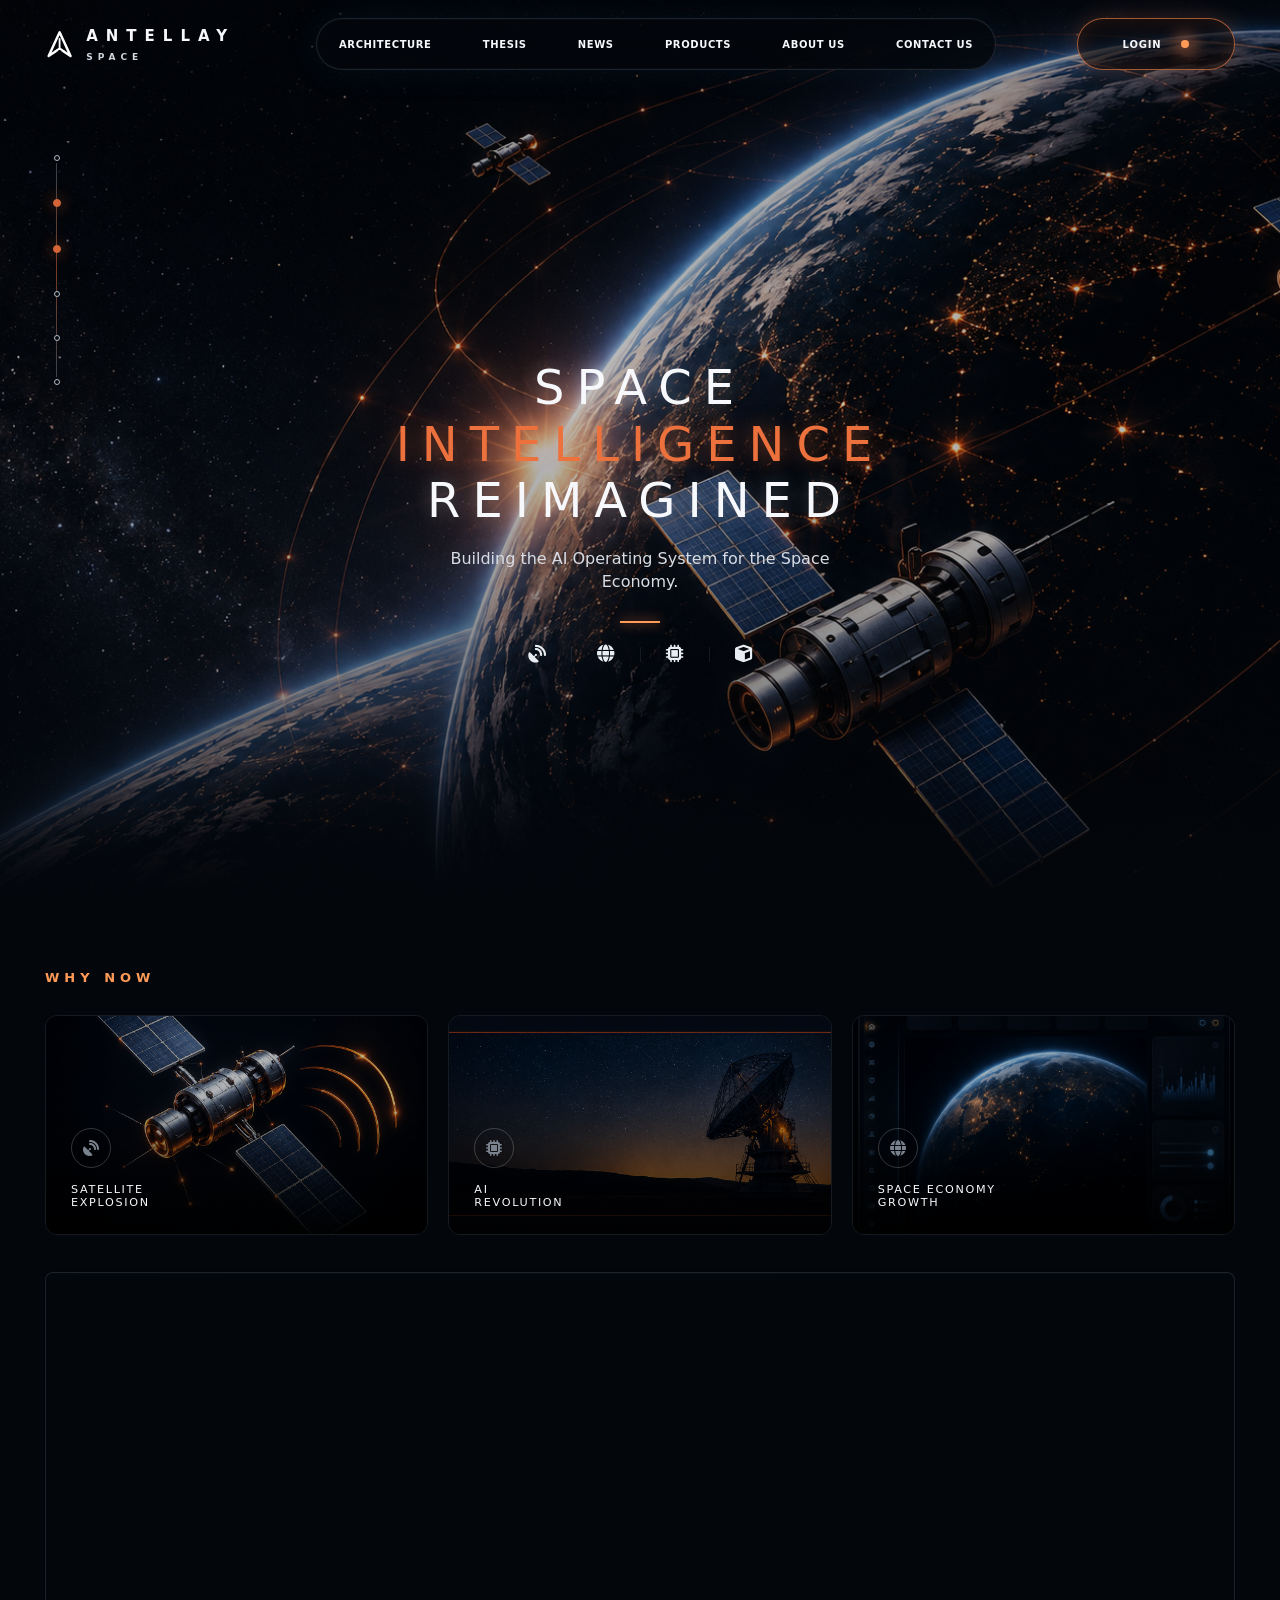
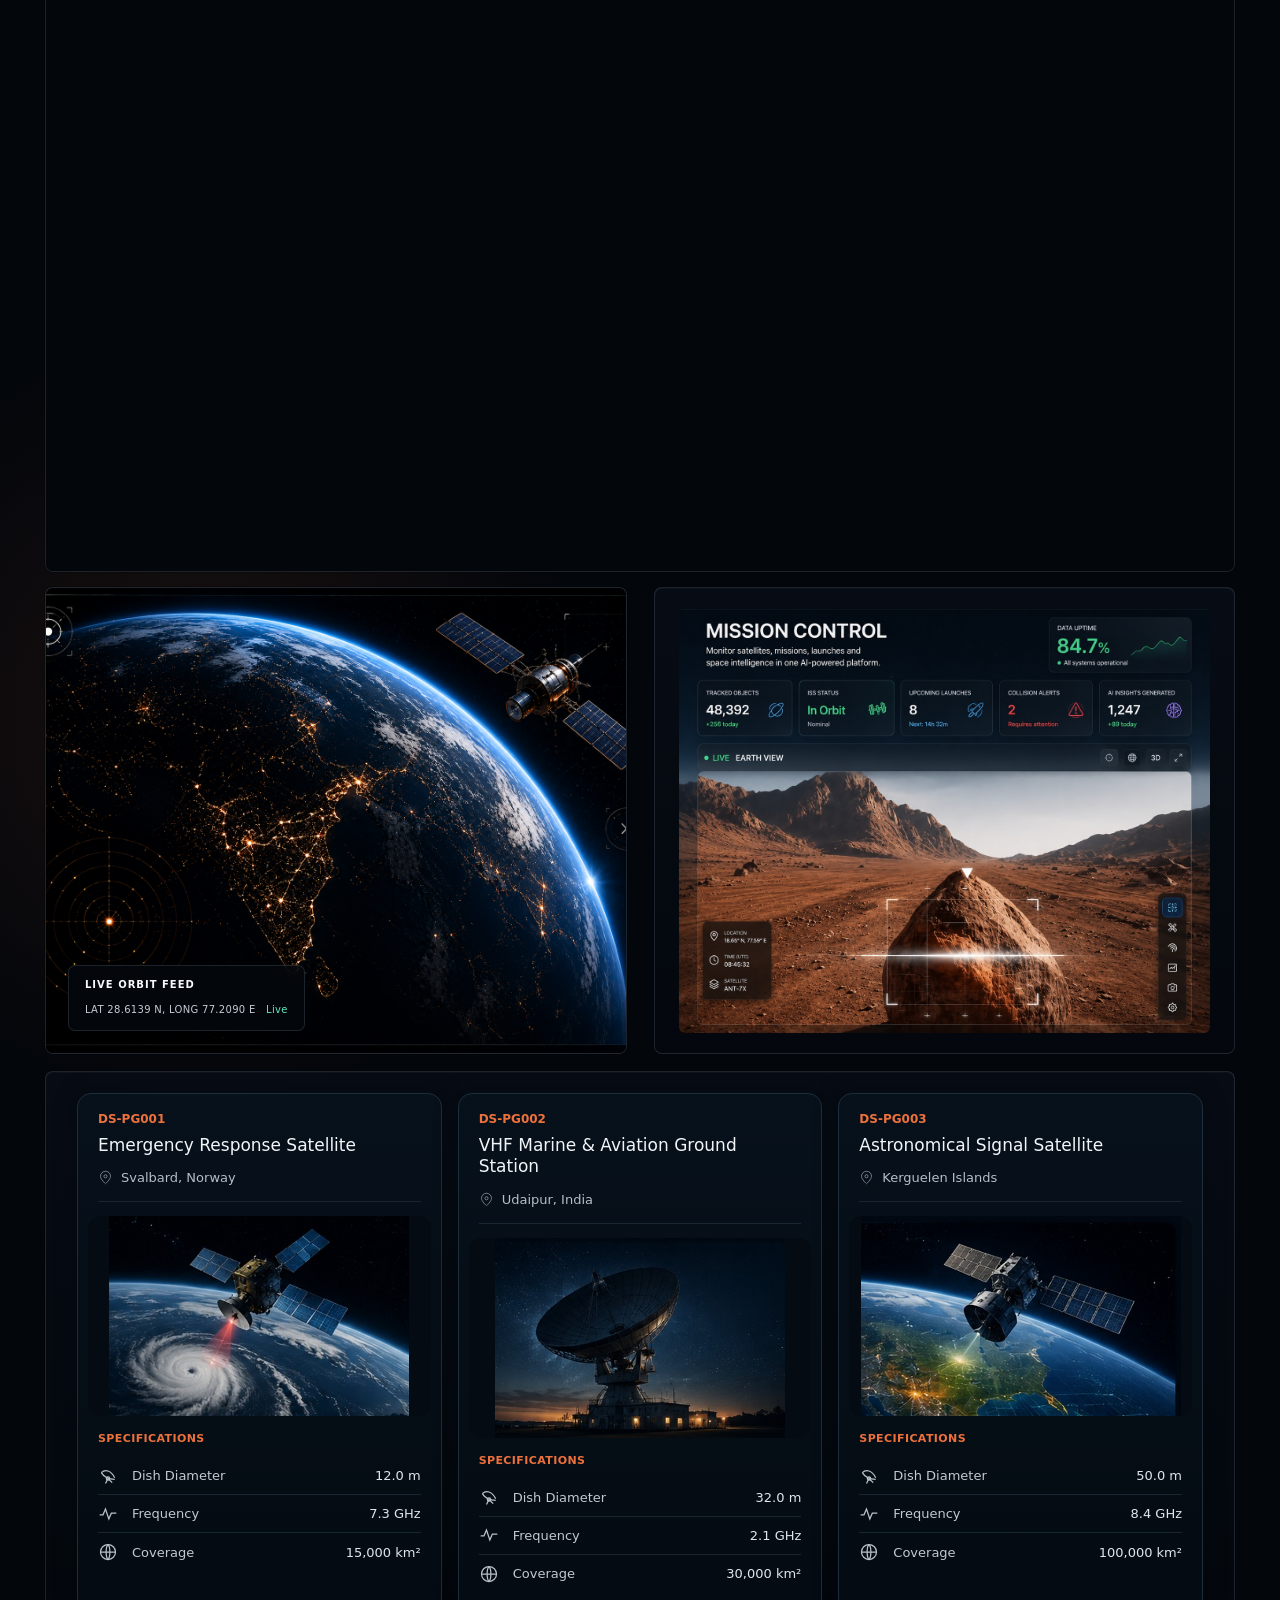
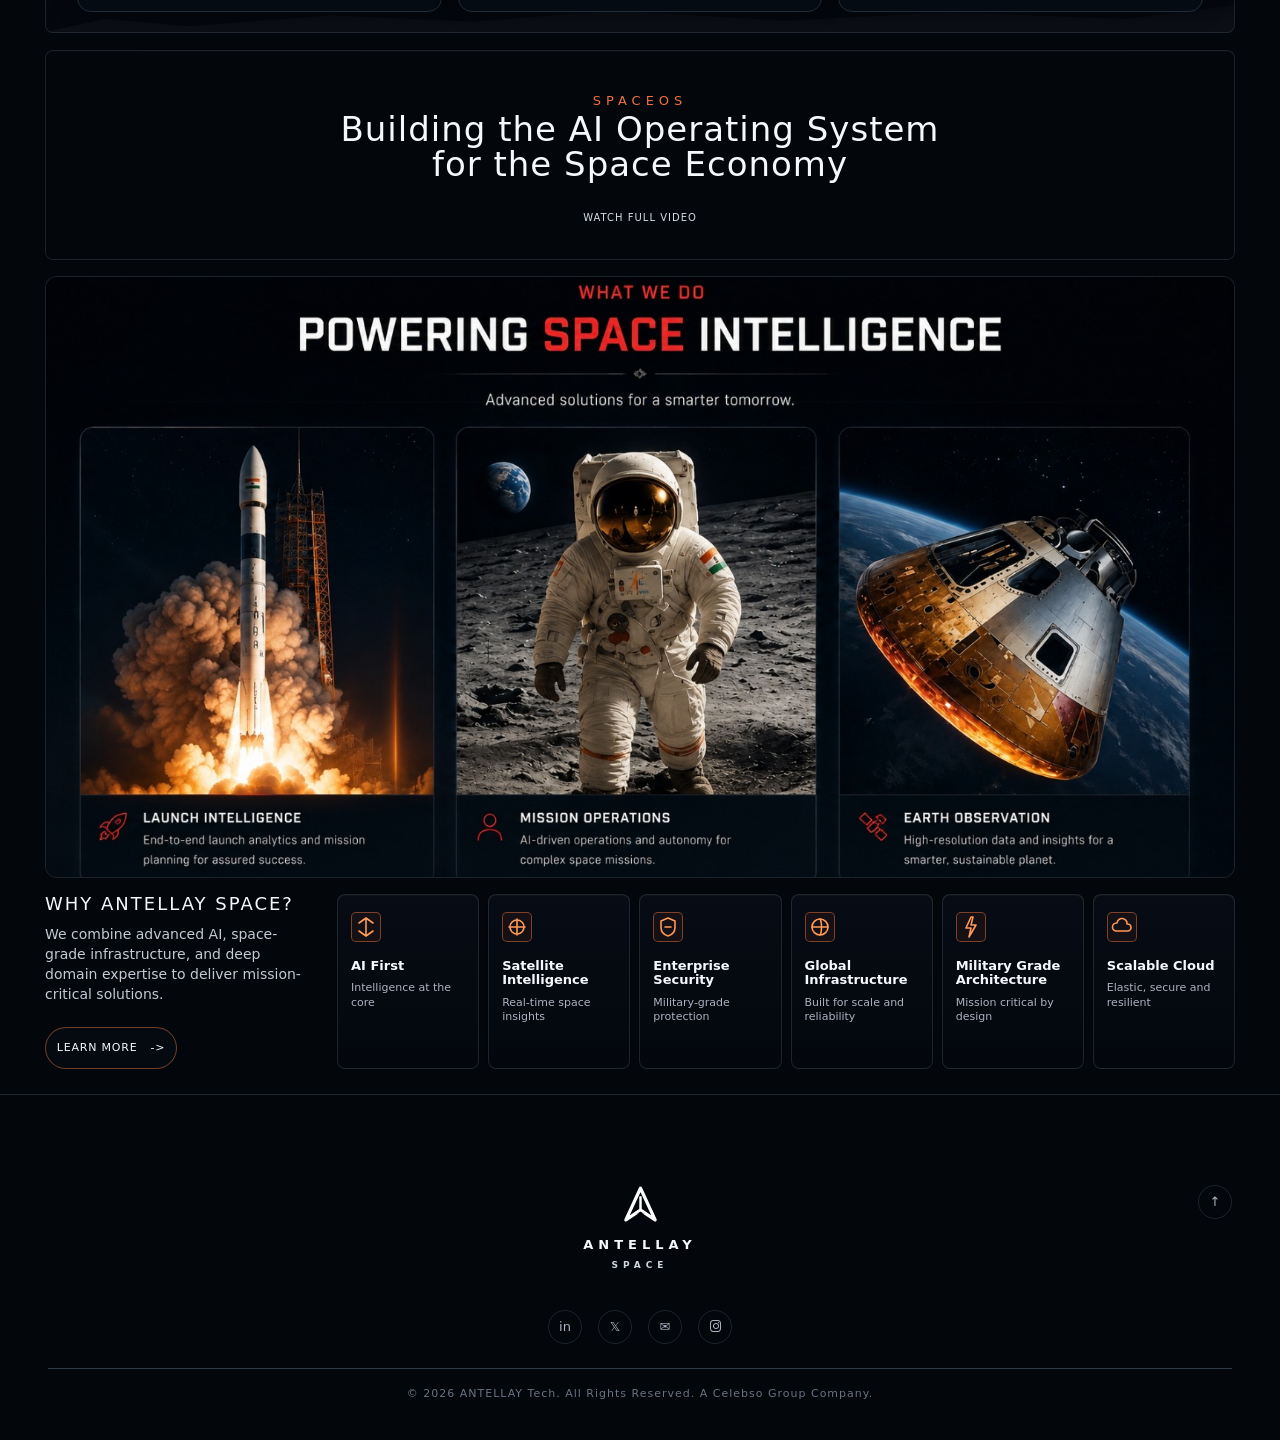
==== commit 1b8b0410: "Add Space OS page, update product/login pages and cleanup unused images" ====
--- a/index.html
+++ b/index.html
@@ -22,10 +22,11 @@
       <a href="architecture.html">Architecture</a>
       <a href="thesis.html">Thesis</a>
       <a href="news.html">News</a>
+      <a href="product.html">Products</a>
       <a href="about.html">About Us</a>
       <a href="contact.html">Contact Us</a>
     </nav>
-    <a class="contact" href="contact.html">Contact Us</a>
+    <a class="contact" href="login.html">Login</a>
     <button class="menu-toggle" type="button" aria-label="Toggle navigation" aria-expanded="false">
       <span></span><span></span><span></span>
     </button>
@@ -36,6 +37,7 @@
     <a href="architecture.html">Architecture</a>
     <a href="thesis.html">Thesis</a>
     <a href="news.html">News</a>
+    <a href="product.html">Products</a>
     <a href="about.html">About Us</a>
     <a href="contact.html">Contact Us</a>
   </div>
--- a/css/style.css
+++ b/css/style.css
@@ -134,7 +134,6 @@
       justify-content: center;
       gap: 20px;
       padding: 0 24px;
-      transition: transform .25s ease, box-shadow .25s ease, border-color .25s ease;
     }
     .contact:after {
       content: "";
@@ -389,7 +388,7 @@
       cursor: pointer;
       transition: transform .25s ease, box-shadow .25s ease, border-color .25s ease;
     }
-    .cta:hover, .contact:hover, .learn:hover {
+    .cta:hover, .learn:hover {
       transform: translateY(-2px);
       border-color: rgba(255, 168, 105, .86);
       box-shadow: inset 0 0 24px rgba(255,255,255,.12), 0 0 34px rgba(239, 112, 57, .55);
